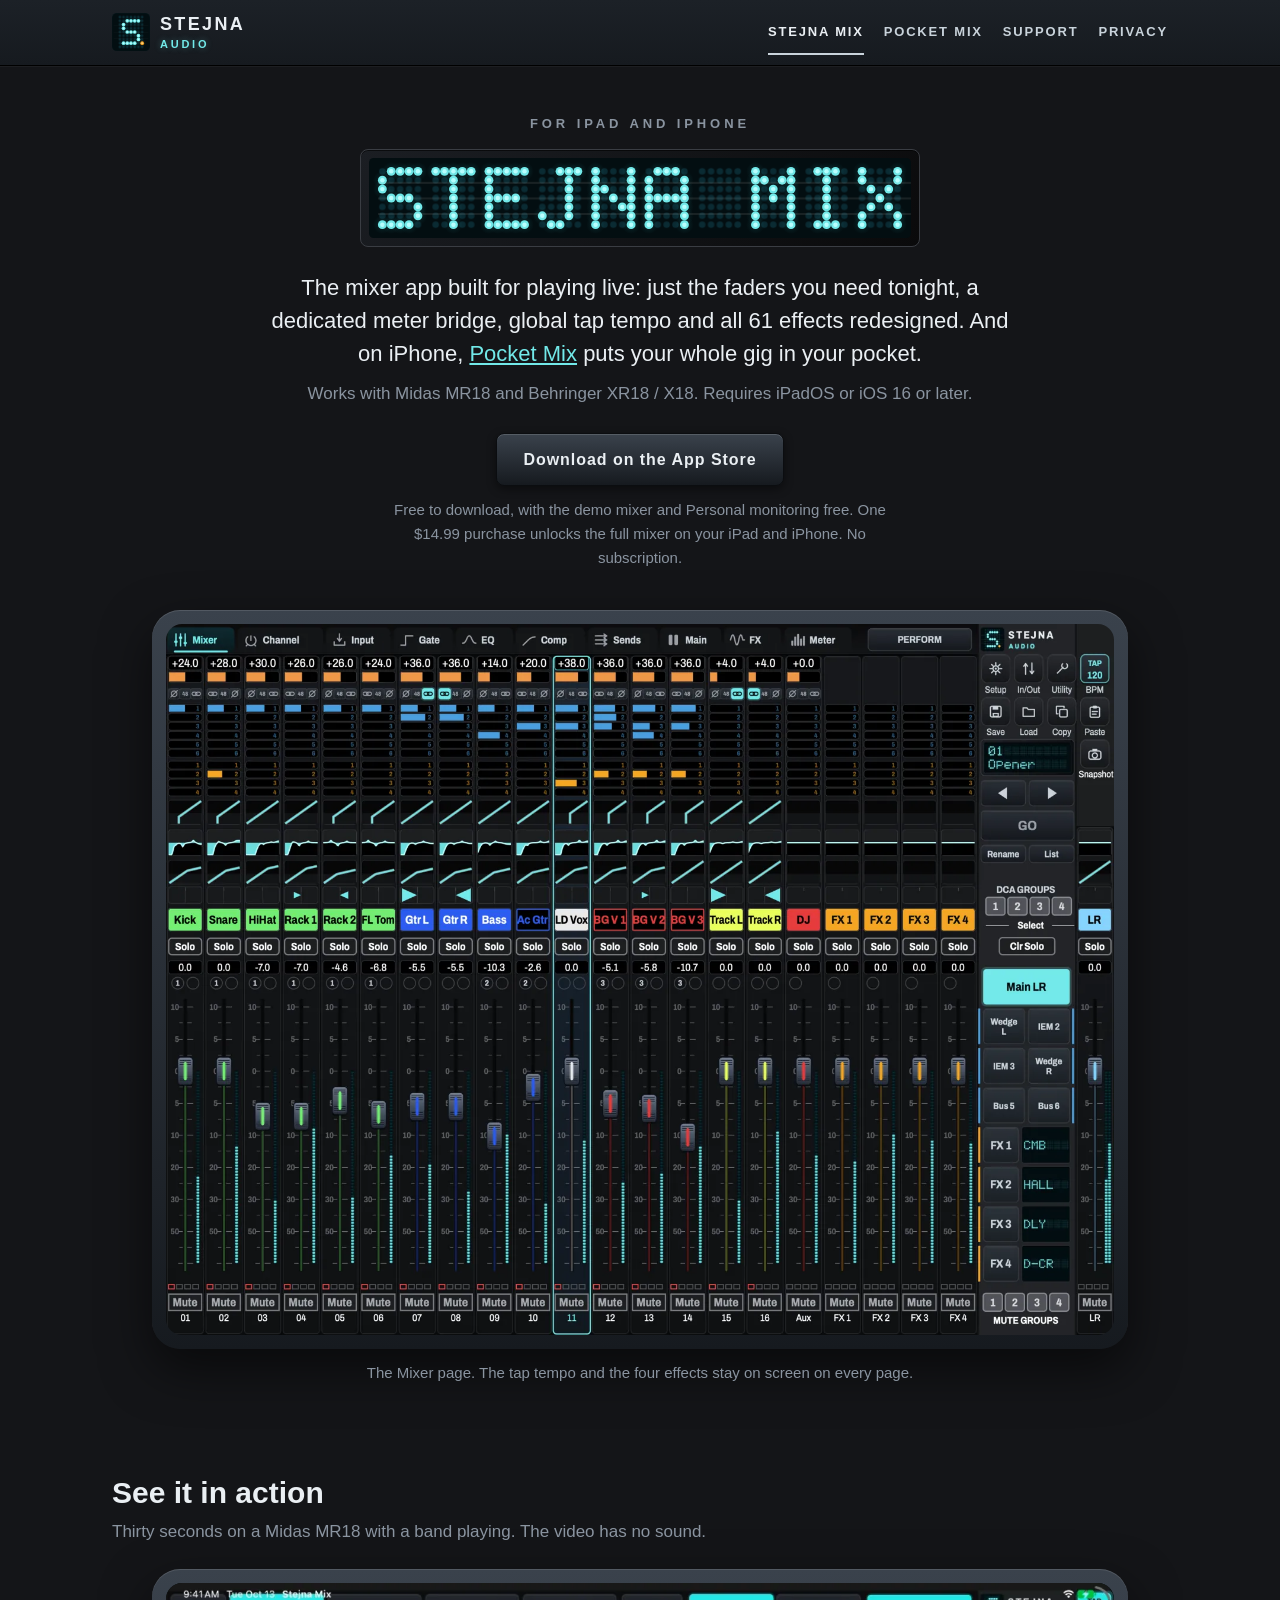
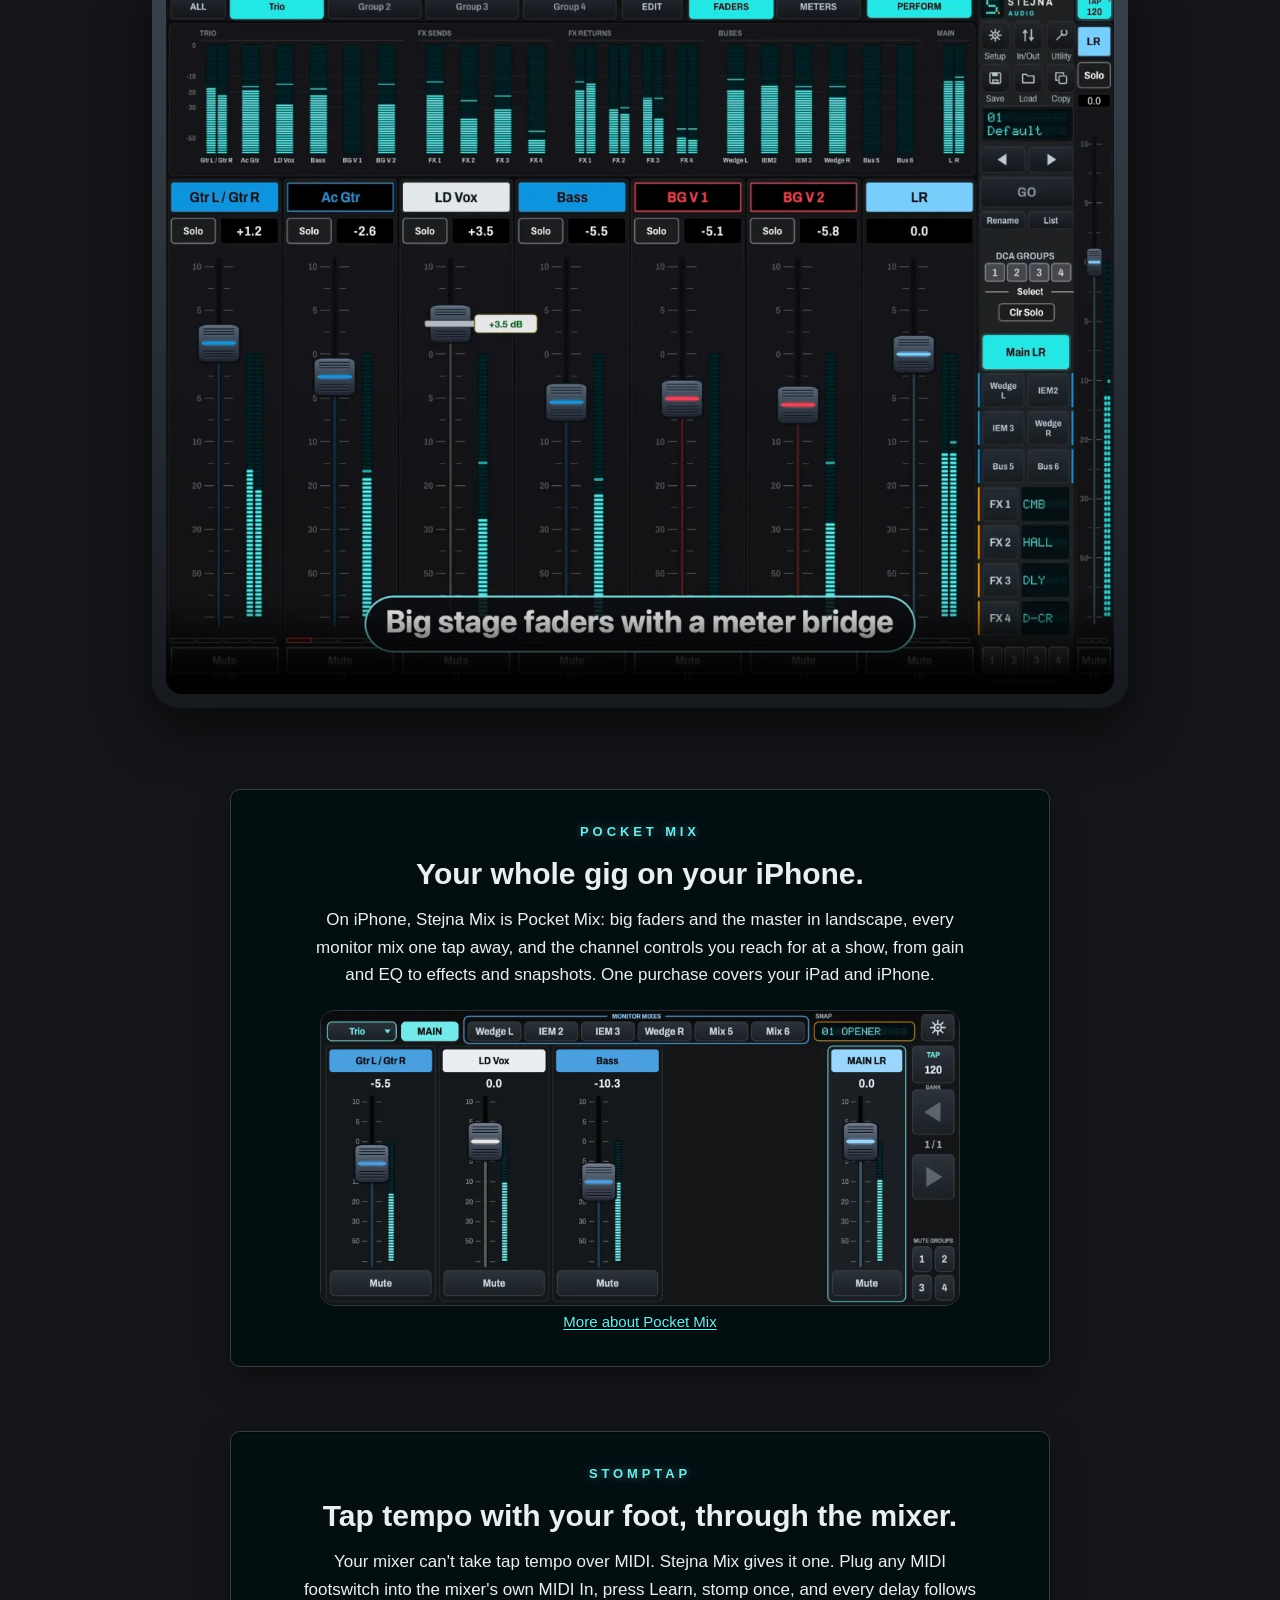
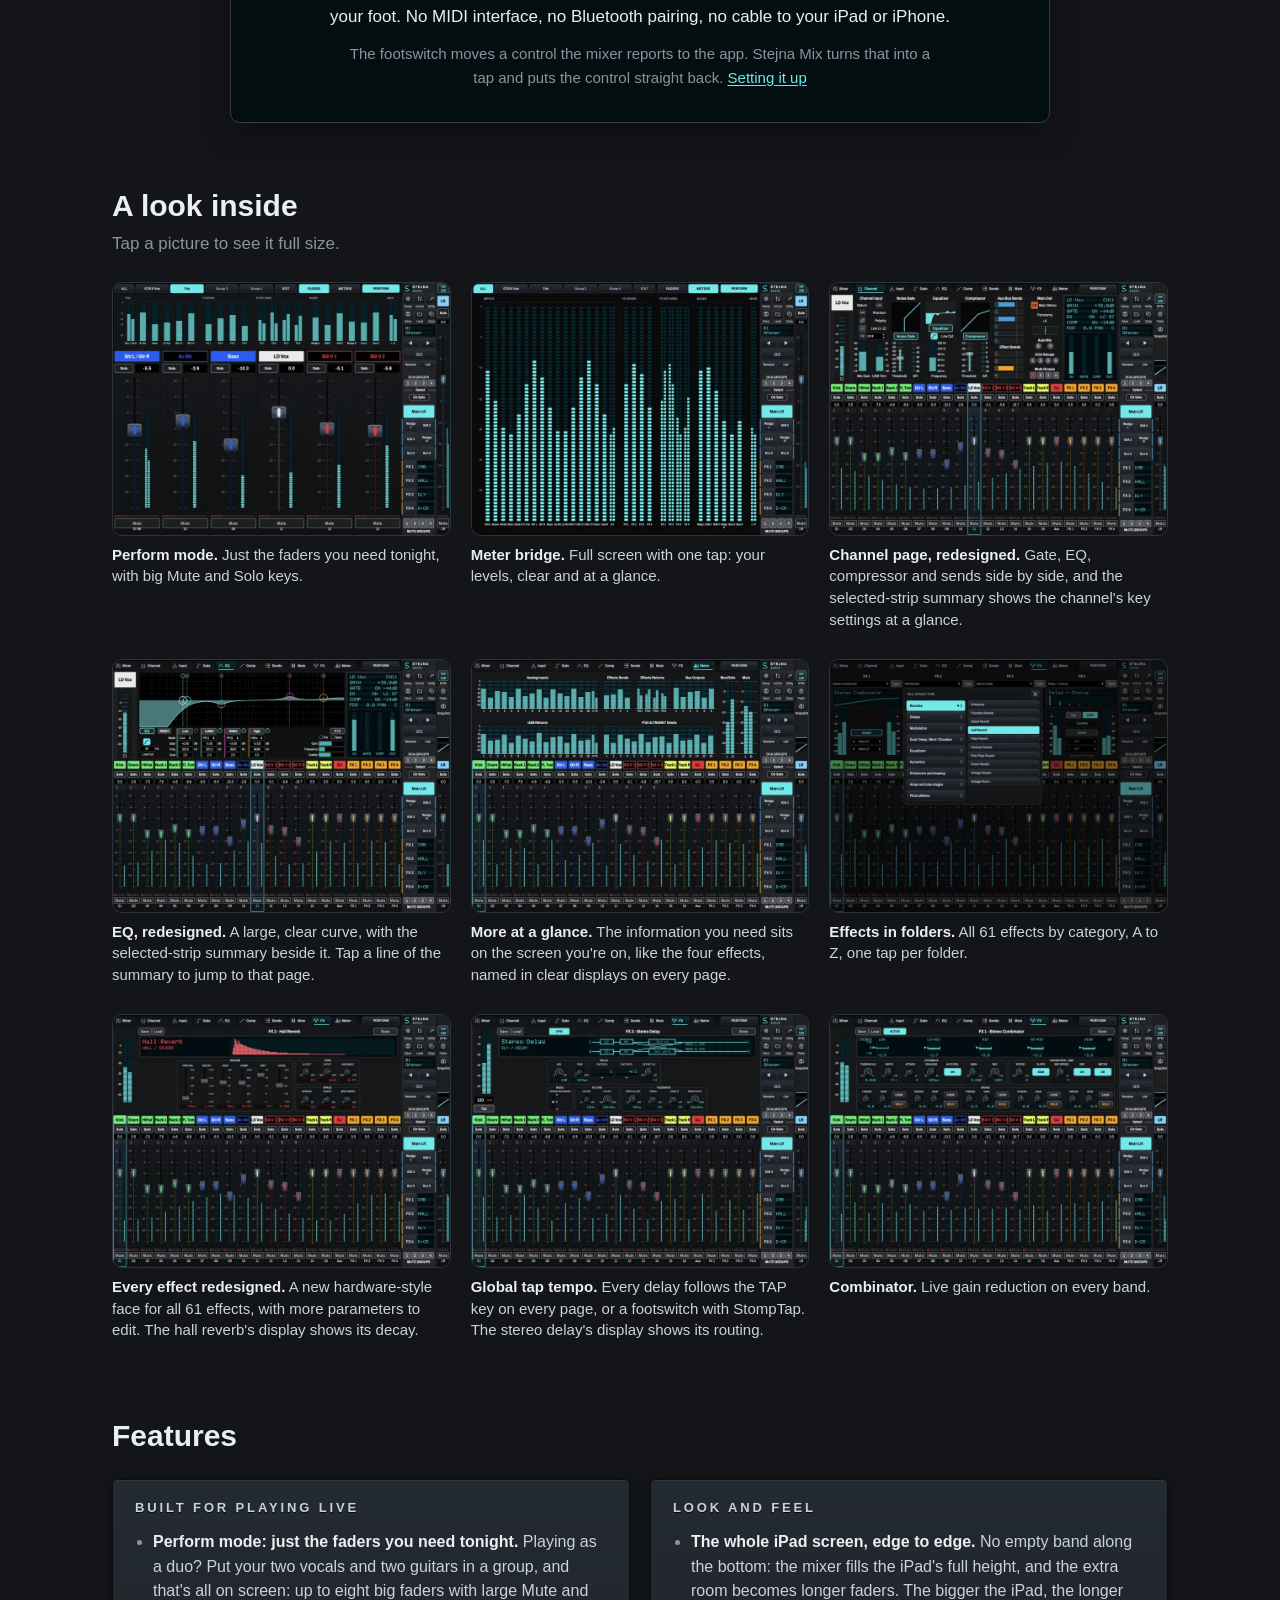
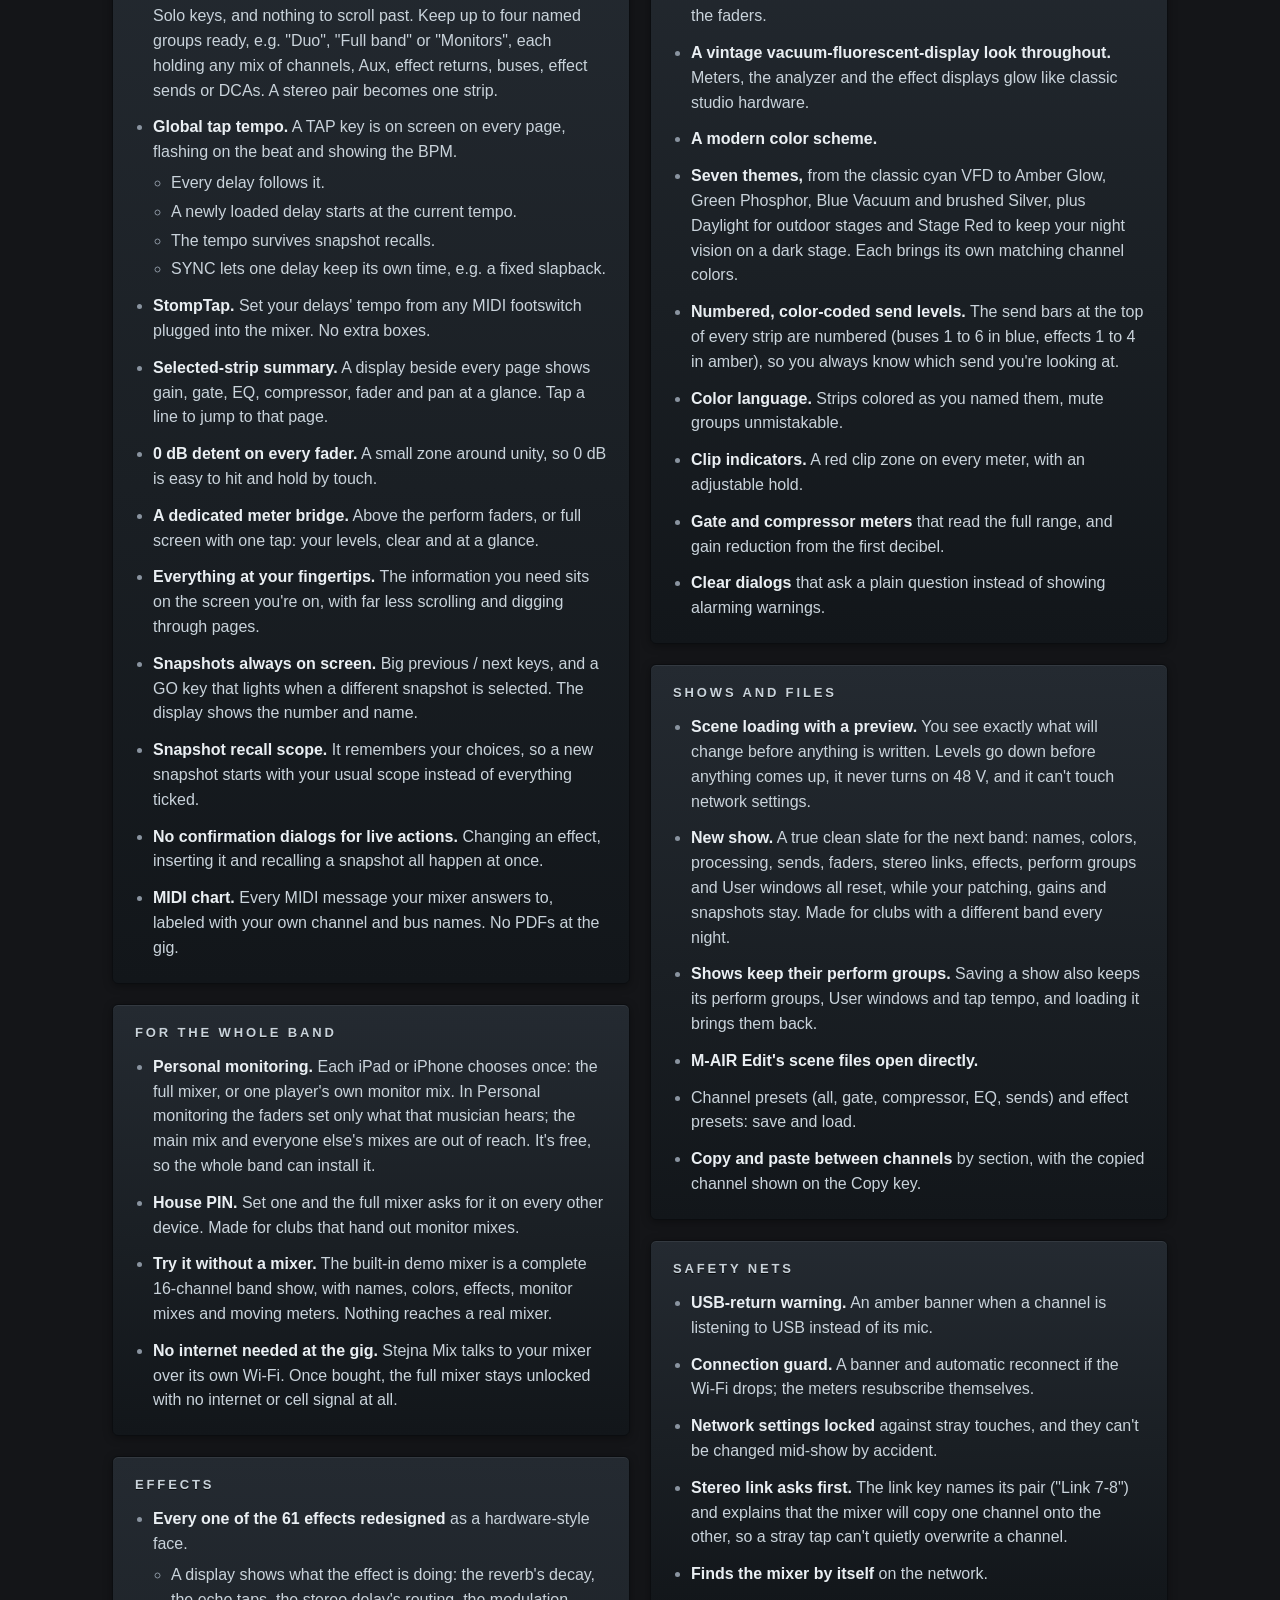
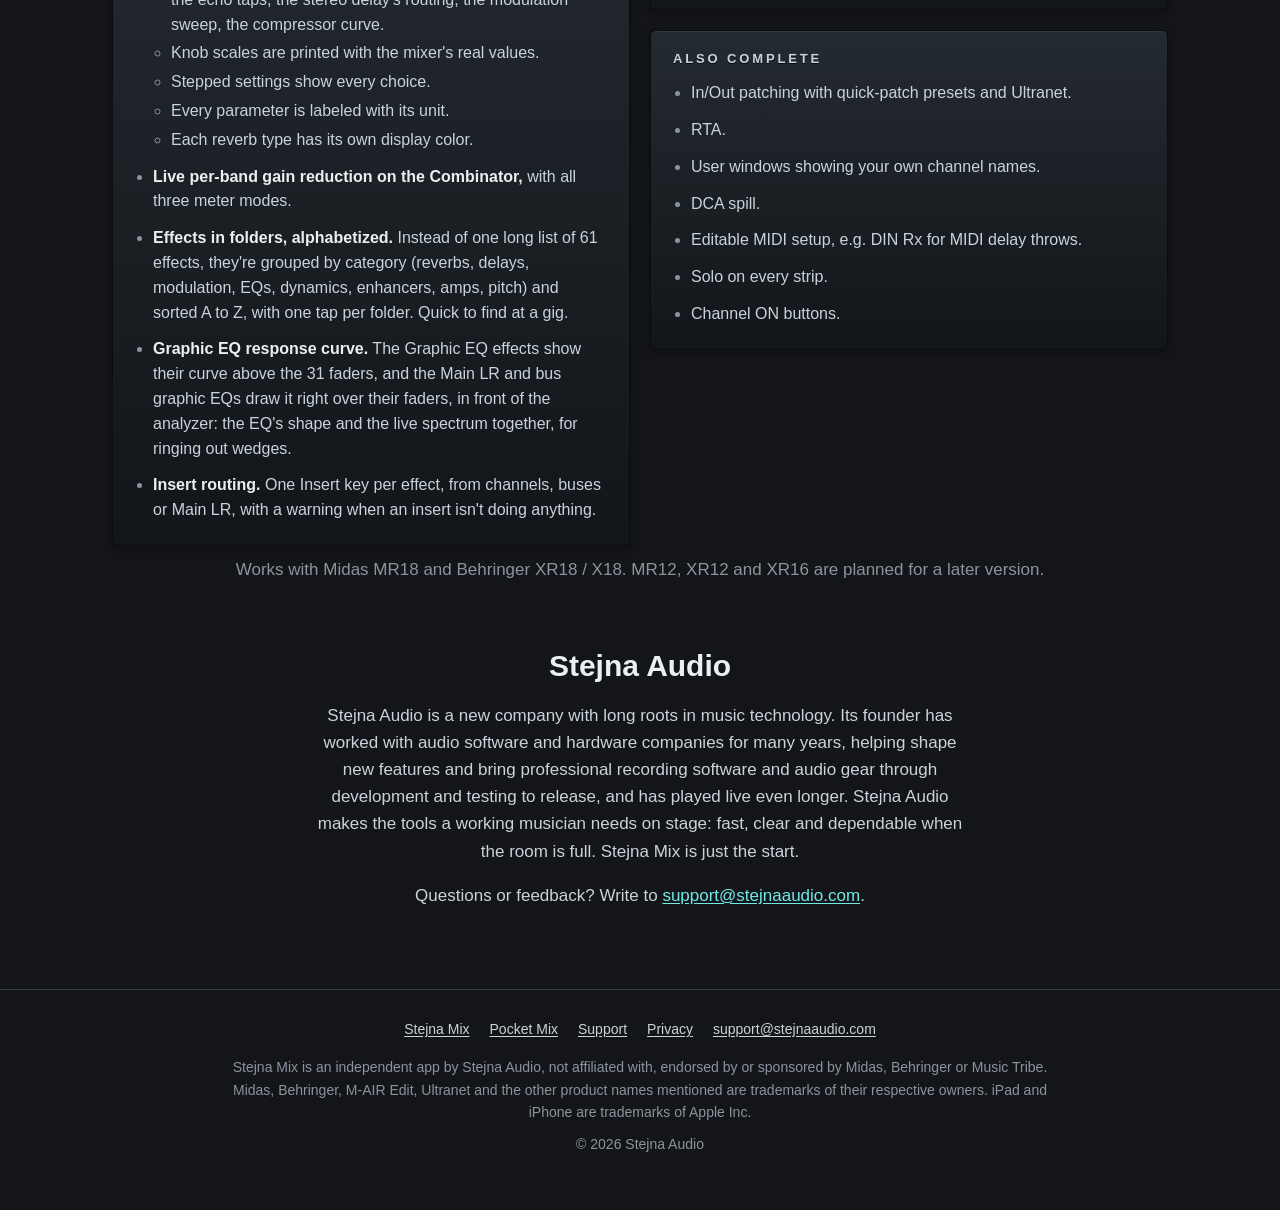
==== index.html @ 7a287438 "App Store links: Stejna Mix is id6821115687 Co-Authored-By: Claude Opus 5.5 <noreply@anthropic.com>" ====
<!doctype html>
<html lang="en">
<head>
<meta charset="utf-8">
<meta name="viewport" content="width=device-width, initial-scale=1">
<title>Stejna Mix for iPad and iPhone · Stejna Audio</title>
<meta name="description" content="Stejna Mix is a mixer app for iPad and iPhone, made for playing live: control a Midas MR18 or Behringer XR18 / X18 over Wi-Fi, with just the faders you need tonight, a dedicated meter bridge, global tap tempo, all 61 effects redesigned, and Pocket Mix on iPhone.">
<link rel="canonical" href="https://stejnaaudio.com/">
<meta name="theme-color" content="#141518">
<link rel="icon" href="/img/emblem.svg" type="image/svg+xml">
<link rel="apple-touch-icon" href="/img/apple-touch-icon.png">
<meta property="og:type" content="website">
<meta property="og:site_name" content="Stejna Audio">
<meta property="og:title" content="Stejna Mix for iPad and iPhone">
<meta property="og:description" content="The mixer app built for playing live, on iPad and iPhone. Works with Midas MR18 and Behringer XR18 / X18.">
<meta property="og:url" content="https://stejnaaudio.com/">
<meta property="og:image" content="https://stejnaaudio.com/img/og.jpg">
<meta name="twitter:card" content="summary_large_image">
<link rel="stylesheet" href="/style.css">
</head>
<body>
<a class="skip" href="#main">Skip to content</a>
<header class="site-head">
  <div class="wrap">
    <a class="masthead" href="/" aria-label="Stejna Audio home"><img src="/img/emblem.svg" alt="" width="38" height="38"><span><span class="top">STEJNA</span><span class="sub">AUDIO</span></span></a>
    <nav aria-label="Site">
      <ul>
        <li><a href="/" aria-current="page">Stejna Mix</a></li>
        <li><a href="/pocket-mix/">Pocket Mix</a></li>
        <li><a href="/support/">Support</a></li>
        <li><a href="/privacy/">Privacy</a></li>
      </ul>
    </nav>
  </div>
</header>

<main id="main">
  <section class="hero wrap">
    <p class="kicker">For iPad and iPhone</p>
    <h1 class="vfd-well"><img src="/img/vfd-title.svg" alt="Stejna Mix" width="610" height="90"></h1>
    <p class="lede">The mixer app built for playing live: just the faders you need tonight, a dedicated meter bridge, global tap tempo and all 61 effects redesigned. And on iPhone, <a href="/pocket-mix/">Pocket Mix</a> puts your whole gig in your pocket.</p>
    <p class="compat">Works with Midas MR18 and Behringer XR18&nbsp;/&nbsp;X18. Requires iPadOS or iOS&nbsp;16 or later.</p>
    <p class="get"><a class="key" href="https://apps.apple.com/app/id6821115687">Download on the App Store</a></p>
    <p class="price">Free to download, with the demo mixer and Personal monitoring free. One $14.99 purchase unlocks the full mixer on your iPad and iPhone. No subscription.</p>
    <figure>
      <div class="device">
        <img src="/img/shots/01_mixer-1600.webp" srcset="/img/shots/01_mixer-800.webp 800w, /img/shots/01_mixer-1600.webp 1600w" sizes="(min-width: 1104px) 1040px, 94vw" width="1600" height="1200" alt="The Stejna Mix mixer page on iPad: sixteen channel strips with faders, sends and meters, and snapshot and tap-tempo controls at the right." fetchpriority="high">
      </div>
      <figcaption>The Mixer page. The tap tempo and the four effects stay on screen on every page.</figcaption>
    </figure>
  </section>

  <section class="section wrap video" aria-labelledby="watch">
    <div class="section-head">
      <h2 id="watch">See it in action</h2>
      <p>Thirty seconds on a Midas MR18 with a band playing. The video has no sound.</p>
    </div>
    <figure>
      <div class="device">
        <video controls muted playsinline preload="none" poster="/video/stejna-mix-ipad-poster.webp" width="1280" height="960" aria-label="Stejna Mix on iPad: the house PIN, the mixer, a channel's detail panel, the effects, building a Perform group with big faders and a meter bridge, and Personal monitoring.">
          <source src="/video/stejna-mix-ipad.mp4" type="video/mp4">
        </video>
      </div>
    </figure>
  </section>

  <section class="section wrap" aria-labelledby="pocket">
    <div class="spotlight with-shot">
      <p class="kicker">Pocket Mix</p>
      <h2 id="pocket">Your whole gig on your iPhone.</h2>
      <p>On iPhone, Stejna Mix is Pocket Mix: big faders and the master in landscape, every monitor mix one tap away, and the channel controls you reach for at a show, from gain and EQ to effects and snapshots. One purchase covers your iPad and iPhone.</p>
      <img src="/img/phone/01_trio-1800.webp" srcset="/img/phone/01_trio-900.webp 900w, /img/phone/01_trio-1800.webp 1800w" sizes="(min-width: 760px) 640px, 90vw" width="1800" height="829" loading="lazy" alt="Pocket Mix on iPhone: three faders for a trio, the master and the mute groups.">
      <p class="how"><a href="/pocket-mix/">More about Pocket Mix</a></p>
    </div>
  </section>

  <section class="section wrap" aria-labelledby="stomptap">
    <div class="spotlight">
      <p class="kicker">StompTap</p>
      <h2 id="stomptap">Tap tempo with your foot, through the mixer.</h2>
      <p>Your mixer can't take tap tempo over MIDI. Stejna Mix gives it one. Plug any MIDI footswitch into the mixer's own MIDI In, press Learn, stomp once, and every delay follows your foot. No MIDI interface, no Bluetooth pairing, no cable to your iPad or iPhone.</p>
      <p class="how">The footswitch moves a control the mixer reports to the app. Stejna Mix turns that into a tap and puts the control straight back. <a href="/support/#stomptap">Setting it up</a></p>
    </div>
  </section>

  <section class="section wrap" aria-labelledby="look">
    <div class="section-head">
      <h2 id="look">A look inside</h2>
      <p>Tap a picture to see it full size.</p>
    </div>
    <ul class="shots">
      <li><figure><a href="/img/shots/02_perform-1600.webp"><img src="/img/shots/02_perform-800.webp" width="800" height="600" loading="lazy" alt="Perform mode: six big faders for a trio, with large Mute and Solo keys."></a>
        <figcaption><strong>Perform mode.</strong> Just the faders you need tonight, with big Mute and Solo keys.</figcaption></figure></li>
      <li><figure><a href="/img/shots/03_perform_meters-1600.webp"><img src="/img/shots/03_perform_meters-800.webp" width="800" height="600" loading="lazy" alt="The meter bridge full screen: every input, effect, bus and main level."></a>
        <figcaption><strong>Meter bridge.</strong> Full screen with one tap: your levels, clear and at a glance.</figcaption></figure></li>
      <li><figure><a href="/img/shots/08_channel-1600.webp"><img src="/img/shots/08_channel-800.webp" width="800" height="600" loading="lazy" alt="The channel page: input, gate, EQ, compressor and sends for one channel."></a>
        <figcaption><strong>Channel page, redesigned.</strong> Gate, EQ, compressor and sends side by side, and the selected-strip summary shows the channel's key settings at a glance.</figcaption></figure></li>
      <li><figure><a href="/img/shots/09_eq-1600.webp"><img src="/img/shots/09_eq-800.webp" width="800" height="600" loading="lazy" alt="The EQ page: a four-band EQ curve with a low cut, and the selected-strip summary display."></a>
        <figcaption><strong>EQ, redesigned.</strong> A large, clear curve, with the selected-strip summary beside it. Tap a line of the summary to jump to that page.</figcaption></figure></li>
      <li><figure><a href="/img/shots/10_meters-1600.webp"><img src="/img/shots/10_meters-800.webp" width="800" height="600" loading="lazy" alt="The meters page, with every level at once, and the four effects named in clear displays at the right."></a>
        <figcaption><strong>More at a glance.</strong> The information you need sits on the screen you're on, like the four effects, named in clear displays on every page.</figcaption></figure></li>
      <li><figure><a href="/img/shots/07_effect_browser-1600.webp"><img src="/img/shots/07_effect_browser-800.webp" width="800" height="600" loading="lazy" alt="The effect browser: folders for reverbs, delays, modulation, EQs, dynamics, enhancers, amps and pitch."></a>
        <figcaption><strong>Effects in folders.</strong> All 61 effects by category, A to Z, one tap per folder.</figcaption></figure></li>
      <li><figure><a href="/img/shots/04_hall_reverb-1600.webp"><img src="/img/shots/04_hall_reverb-800.webp" width="800" height="600" loading="lazy" alt="The Hall Reverb effect face, with a display drawing the reverb's decay."></a>
        <figcaption><strong>Every effect redesigned.</strong> A new hardware-style face for all 61 effects, with more parameters to edit. The hall reverb's display shows its decay.</figcaption></figure></li>
      <li><figure><a href="/img/shots/05_delay-1600.webp"><img src="/img/shots/05_delay-800.webp" width="800" height="600" loading="lazy" alt="The Stereo Delay effect face, with a display showing the delay's routing."></a>
        <figcaption><strong>Global tap tempo.</strong> Every delay follows the TAP key on every page, or a footswitch with StompTap. The stereo delay's display shows its routing.</figcaption></figure></li>
      <li><figure><a href="/img/shots/06_combinator-1600.webp"><img src="/img/shots/06_combinator-800.webp" width="800" height="600" loading="lazy" alt="The Stereo Combinator effect face, with five bands and gain-reduction meters."></a>
        <figcaption><strong>Combinator.</strong> Live gain reduction on every band.</figcaption></figure></li>
    </ul>
  </section>

  <section class="section wrap" aria-labelledby="features">
    <h2 id="features">Features</h2>
    <div class="features">
      <article class="card">
        <h3>Built for playing live</h3>
        <ul>
          <li><strong>Perform mode: just the faders you need tonight.</strong> Playing as a duo? Put your two vocals and two guitars in a group, and that's all on screen: up to eight big faders with large Mute and Solo keys, and nothing to scroll past. Keep up to four named groups ready, e.g. "Duo", "Full band" or "Monitors", each holding any mix of channels, Aux, effect returns, buses, effect sends or DCAs. A stereo pair becomes one strip.</li>
          <li><strong>Global tap tempo.</strong> A TAP key is on screen on every page, flashing on the beat and showing the BPM.
            <ul>
              <li>Every delay follows it.</li>
              <li>A newly loaded delay starts at the current tempo.</li>
              <li>The tempo survives snapshot recalls.</li>
              <li>SYNC lets one delay keep its own time, e.g. a fixed slapback.</li>
            </ul>
          </li>
          <li><strong>StompTap.</strong> Set your delays' tempo from any MIDI footswitch plugged into the mixer. No extra boxes.</li>
          <li><strong>Selected-strip summary.</strong> A display beside every page shows gain, gate, EQ, compressor, fader and pan at a glance. Tap a line to jump to that page.</li>
          <li><strong>0 dB detent on every fader.</strong> A small zone around unity, so 0 dB is easy to hit and hold by touch.</li>
          <li><strong>A dedicated meter bridge.</strong> Above the perform faders, or full screen with one tap: your levels, clear and at a glance.</li>
          <li><strong>Everything at your fingertips.</strong> The information you need sits on the screen you're on, with far less scrolling and digging through pages.</li>
          <li><strong>Snapshots always on screen.</strong> Big previous / next keys, and a GO key that lights when a different snapshot is selected. The display shows the number and name.</li>
          <li><strong>Snapshot recall scope.</strong> It remembers your choices, so a new snapshot starts with your usual scope instead of everything ticked.</li>
          <li><strong>No confirmation dialogs for live actions.</strong> Changing an effect, inserting it and recalling a snapshot all happen at once.</li>
          <li><strong>MIDI chart.</strong> Every MIDI message your mixer answers to, labeled with your own channel and bus names. No PDFs at the gig.</li>
        </ul>
      </article>

      <article class="card">
        <h3>For the whole band</h3>
        <ul>
          <li><strong>Personal monitoring.</strong> Each iPad or iPhone chooses once: the full mixer, or one player's own monitor mix. In Personal monitoring the faders set only what that musician hears; the main mix and everyone else's mixes are out of reach. It's free, so the whole band can install it.</li>
          <li><strong>House PIN.</strong> Set one and the full mixer asks for it on every other device. Made for clubs that hand out monitor mixes.</li>
          <li><strong>Try it without a mixer.</strong> The built-in demo mixer is a complete 16-channel band show, with names, colors, effects, monitor mixes and moving meters. Nothing reaches a real mixer.</li>
          <li><strong>No internet needed at the gig.</strong> Stejna Mix talks to your mixer over its own Wi-Fi. Once bought, the full mixer stays unlocked with no internet or cell signal at all.</li>
        </ul>
      </article>

      <article class="card">
        <h3>Effects</h3>
        <ul>
          <li><strong>Every one of the 61 effects redesigned</strong> as a hardware-style face.
            <ul>
              <li>A display shows what the effect is doing: the reverb's decay, the echo taps, the stereo delay's routing, the modulation sweep, the compressor curve.</li>
              <li>Knob scales are printed with the mixer's real values.</li>
              <li>Stepped settings show every choice.</li>
              <li>Every parameter is labeled with its unit.</li>
              <li>Each reverb type has its own display color.</li>
            </ul>
          </li>
          <li><strong>Live per-band gain reduction on the Combinator,</strong> with all three meter modes.</li>
          <li><strong>Effects in folders, alphabetized.</strong> Instead of one long list of 61 effects, they're grouped by category (reverbs, delays, modulation, EQs, dynamics, enhancers, amps, pitch) and sorted A to Z, with one tap per folder. Quick to find at a gig.</li>
          <li><strong>Graphic EQ response curve.</strong> The Graphic EQ effects show their curve above the 31 faders, and the Main LR and bus graphic EQs draw it right over their faders, in front of the analyzer: the EQ's shape and the live spectrum together, for ringing out wedges.</li>
          <li><strong>Insert routing.</strong> One Insert key per effect, from channels, buses or Main LR, with a warning when an insert isn't doing anything.</li>
        </ul>
      </article>

      <article class="card">
        <h3>Look and feel</h3>
        <ul>
          <li><strong>The whole iPad screen, edge to edge.</strong> No empty band along the bottom: the mixer fills the iPad's full height, and the extra room becomes longer faders. The bigger the iPad, the longer the faders.</li>
          <li><strong>A vintage vacuum-fluorescent-display look throughout.</strong> Meters, the analyzer and the effect displays glow like classic studio hardware.</li>
          <li><strong>A modern color scheme.</strong></li>
          <li><strong>Seven themes,</strong> from the classic cyan VFD to Amber Glow, Green Phosphor, Blue Vacuum and brushed Silver, plus Daylight for outdoor stages and Stage Red to keep your night vision on a dark stage. Each brings its own matching channel colors.</li>
          <li><strong>Numbered, color-coded send levels.</strong> The send bars at the top of every strip are numbered (buses 1 to 6 in blue, effects 1 to 4 in amber), so you always know which send you're looking at.</li>
          <li><strong>Color language.</strong> Strips colored as you named them, mute groups unmistakable.</li>
          <li><strong>Clip indicators.</strong> A red clip zone on every meter, with an adjustable hold.</li>
          <li><strong>Gate and compressor meters</strong> that read the full range, and gain reduction from the first decibel.</li>
          <li><strong>Clear dialogs</strong> that ask a plain question instead of showing alarming warnings.</li>
        </ul>
      </article>

      <article class="card">
        <h3>Shows and files</h3>
        <ul>
          <li><strong>Scene loading with a preview.</strong> You see exactly what will change before anything is written. Levels go down before anything comes up, it never turns on 48 V, and it can't touch network settings.</li>
          <li><strong>New show.</strong> A true clean slate for the next band: names, colors, processing, sends, faders, stereo links, effects, perform groups and User windows all reset, while your patching, gains and snapshots stay. Made for clubs with a different band every night.</li>
          <li><strong>Shows keep their perform groups.</strong> Saving a show also keeps its perform groups, User windows and tap tempo, and loading it brings them back.</li>
          <li><strong>M-AIR Edit's scene files open directly.</strong></li>
          <li>Channel presets (all, gate, compressor, EQ, sends) and effect presets: save and load.</li>
          <li><strong>Copy and paste between channels</strong> by section, with the copied channel shown on the Copy key.</li>
        </ul>
      </article>

      <article class="card">
        <h3>Safety nets</h3>
        <ul>
          <li><strong>USB-return warning.</strong> An amber banner when a channel is listening to USB instead of its mic.</li>
          <li><strong>Connection guard.</strong> A banner and automatic reconnect if the Wi-Fi drops; the meters resubscribe themselves.</li>
          <li><strong>Network settings locked</strong> against stray touches, and they can't be changed mid-show by accident.</li>
          <li><strong>Stereo link asks first.</strong> The link key names its pair ("Link 7-8") and explains that the mixer will copy one channel onto the other, so a stray tap can't quietly overwrite a channel.</li>
          <li><strong>Finds the mixer by itself</strong> on the network.</li>
        </ul>
      </article>

      <article class="card">
        <h3>Also complete</h3>
        <ul>
          <li>In/Out patching with quick-patch presets and Ultranet.</li>
          <li>RTA.</li>
          <li>User windows showing your own channel names.</li>
          <li>DCA spill.</li>
          <li>Editable MIDI setup, e.g. DIN Rx for MIDI delay throws.</li>
          <li>Solo on every strip.</li>
          <li>Channel ON buttons.</li>
        </ul>
      </article>
    </div>
    <p class="compat">Works with Midas MR18 and Behringer XR18&nbsp;/&nbsp;X18. MR12, XR12 and XR16 are planned for a later version.</p>
  </section>

  <section class="section wrap about" aria-labelledby="about">
    <h2 id="about">Stejna Audio</h2>
    <p>Stejna Audio is a new company with long roots in music technology. Its founder has worked with audio software and hardware companies for many years, helping shape new features and bring professional recording software and audio gear through development and testing to release, and has played live even longer. Stejna Audio makes the tools a working musician needs on stage: fast, clear and dependable when the room is full. Stejna Mix is just the start.</p>
    <p>Questions or feedback? Write to <a href="mailto:support@stejnaaudio.com">support@stejnaaudio.com</a>.</p>
  </section>
</main>

<footer class="site-foot">
  <div class="wrap">
    <ul>
      <li><a href="/">Stejna Mix</a></li>
      <li><a href="/pocket-mix/">Pocket Mix</a></li>
      <li><a href="/support/">Support</a></li>
      <li><a href="/privacy/">Privacy</a></li>
      <li><a href="mailto:support@stejnaaudio.com">support@stejnaaudio.com</a></li>
    </ul>
    <p>Stejna Mix is an independent app by Stejna Audio, not affiliated with, endorsed by or sponsored by Midas, Behringer or Music Tribe. Midas, Behringer, M-AIR Edit, Ultranet and the other product names mentioned are trademarks of their respective owners. iPad and iPhone are trademarks of Apple Inc.</p>
    <p>© 2026 Stejna Audio</p>
  </div>
</footer>
</body>
</html>
---- style.css ----
/* stejnaaudio.com -- one stylesheet for every page.
   Colours are the app's (app/Source/Vfd.h, Brand.h), which cite the brand's source of truth; change them there first.
   Colour lives on the glass; the metal stays neutral. Amber appears only inside the mark (the emblem's anode, the
   wordmark's dot): what amber means elsewhere is still an open brand decision. */

:root {
  color-scheme: dark;
  --metal: #141518;                       /* the page: the editor background */
  --face-top: #242A31; --face-mid: #1A1F24; --face-bot: #12161A;   /* a module face, lit from the top */
  --bezel-top: #3A424C; --bezel-bot: #161A1F;                      /* machined metal (the emblem's bezel) */
  --glass: #030E11;                       /* never black */
  --cyan: #72E9E9;                        /* the measured phosphor */
  --core: #B9FFFF;
  --ink: #EAEFF3;                         /* white ink: headings */
  --text: #C9D3DB;                        /* silkscreen: body text */
  --dim: #8A94A0;                         /* labels */
  --rule: #3A3D43;
  --pill-off: #11151A; --pill-rim: #39434E;
  --wrap: 1120px;
  --gutter: clamp(16px, 4vw, 32px);
}

* { box-sizing: border-box; }
html { -webkit-text-size-adjust: 100%; }
body {
  margin: 0; background: var(--metal); color: var(--text);
  font: 17px/1.6 -apple-system, BlinkMacSystemFont, "Segoe UI", Helvetica, Arial, sans-serif;
}
img { max-width: 100%; height: auto; display: block; }
a { color: var(--cyan); text-underline-offset: 2px; }
a:hover { color: var(--core); }
:focus-visible { outline: 2px solid var(--cyan); outline-offset: 3px; border-radius: 2px; }
h1, h2, h3 { color: var(--ink); line-height: 1.25; }
strong { color: var(--ink); }
.wrap { max-width: var(--wrap); margin: 0 auto; padding: 0 var(--gutter); }
.skip { position: absolute; left: -9999px; }
.skip:focus { left: 16px; top: 8px; z-index: 1; background: var(--glass); padding: 8px 12px; }

/* ---- header: the masthead (the app's: emblem, STEJNA in white ink over AUDIO in cyan) and the page links */
.site-head {
  background: linear-gradient(#1C2127, #161A1F);
  border-bottom: 1px solid #000; box-shadow: 0 1px 0 rgba(255, 255, 255, .04);
}
.site-head .wrap {
  display: flex; flex-wrap: wrap; align-items: center; justify-content: space-between;
  gap: 4px 24px; min-height: 64px; padding-top: 10px; padding-bottom: 10px;
}
.masthead { display: flex; align-items: center; gap: 10px; text-decoration: none; }
.masthead img { width: 38px; height: 38px; }
.masthead span { display: flex; flex-direction: column; font-weight: 700; line-height: 1; }
.masthead .top { color: var(--ink); font-size: 18px; letter-spacing: .13em; }
.masthead .sub { color: var(--cyan); font-size: 11px; letter-spacing: .25em; margin-top: 6px; text-shadow: 0 0 6px rgba(114, 233, 233, .35); }
.site-head ul { list-style: none; display: flex; flex-wrap: wrap; gap: 0 20px; margin: 0; padding: 0; }
.site-head nav a {
  display: block; padding: 12px 0; color: var(--text); text-decoration: none;
  font-size: 13px; font-weight: 700; letter-spacing: .14em; text-transform: uppercase;
}
.site-head nav a:hover { color: var(--ink); }
.site-head nav a[aria-current="page"] { color: var(--ink); box-shadow: inset 0 -2px 0 var(--text); }

/* ---- hero */
.hero { padding-top: 48px; padding-bottom: 8px; text-align: center; }
.kicker { margin: 0; color: var(--dim); font-size: 13px; font-weight: 700; letter-spacing: .3em; text-transform: uppercase; }
.vfd-well {      /* the well a VFD sits in (Vfd.h): dark metal, a hairline rim */
  margin: 14px auto 0; max-width: 560px; padding: 8px; border-radius: 8px;
  background: linear-gradient(135deg, #1B1E23, #0A0A0B); border: 1px solid var(--rule);
  box-shadow: inset 0 1px 0 rgba(0, 0, 0, .6);
}
.vfd-well img { width: 100%; }
.lede { margin: 24px auto 0; max-width: 34em; color: var(--ink); font-size: clamp(19px, 2.4vw, 22px); line-height: 1.5; }
.compat { margin: 10px auto 0; color: var(--dim); text-align: center; }
.status { display: flex; flex-wrap: wrap; justify-content: center; gap: 10px; margin: 24px 0 0; padding: 0; list-style: none; }
.pill {          /* pills show a STATE, never an action */
  display: inline-block; padding: 7px 16px; border-radius: 999px; font-size: 13px; font-weight: 700;
  letter-spacing: .1em; text-transform: uppercase; background: var(--pill-off); border: 1px solid var(--pill-rim); color: var(--dim);
}
.pill.on { color: var(--cyan); border-color: rgba(114, 233, 233, .55); box-shadow: 0 0 10px rgba(114, 233, 233, .15); }

/* an iPad screen in a machined bezel */
.device {
  margin: 40px auto 0; max-width: 1040px; padding: clamp(6px, 1.2vw, 14px); border-radius: clamp(14px, 2.4vw, 28px);
  background: linear-gradient(var(--bezel-top), var(--bezel-bot));
  box-shadow: inset 0 1px 0 rgba(255, 255, 255, .12), 0 20px 50px rgba(0, 0, 0, .55);
}
.device img { width: 100%; border-radius: clamp(8px, 1.4vw, 16px); background: var(--glass); }
.hero figcaption { margin-top: 12px; color: var(--dim); font-size: 15px; }

/* ---- sections */
.section { padding-top: 64px; }
.section > h2, .section-head h2 { margin: 0; font-size: clamp(24px, 3vw, 30px); }
.section-head p { margin: 6px 0 0; color: var(--dim); }

/* screenshots: a swipeable row on phones, a grid from tablet width */
.shots {
  list-style: none; margin: 24px 0 0; padding: 0 0 12px;
  display: grid; gap: 16px; grid-auto-flow: column; grid-auto-columns: min(84%, 420px);
  overflow-x: auto; scroll-snap-type: x mandatory; overscroll-behavior-x: contain;
}
.shots li { scroll-snap-align: start; }
.shots figure { margin: 0; }
.shots a { display: block; border-radius: 10px; }
.shots img { width: 100%; aspect-ratio: 4 / 3; border-radius: 10px; border: 1px solid #2C333B; background: var(--glass); }
.shots figcaption { margin-top: 8px; font-size: 15px; line-height: 1.45; }
@media (min-width: 760px) {
  .shots { grid-auto-flow: row; grid-template-columns: repeat(3, 1fr); overflow: visible; gap: 28px 20px; }
}

/* features: rack-module cards in balanced columns */
.features { margin-top: 24px; columns: 2 380px; column-gap: 20px; }
.card {
  break-inside: avoid; margin: 0 0 20px; padding: 20px 22px 10px; border-radius: 6px;
  background: linear-gradient(var(--face-top), var(--face-mid) 55%, var(--face-bot));
  border: 1px solid #0B0D10; box-shadow: inset 0 1px 0 rgba(255, 255, 255, .07), 0 2px 8px rgba(0, 0, 0, .35);
}
.card h3, .silk {    /* engraved silkscreen: neutral ink, never a phosphor */
  margin: 0 0 14px; color: var(--text); font-size: 13px; font-weight: 700; letter-spacing: .22em; text-transform: uppercase;
  text-shadow: 0 1px 0 rgba(0, 0, 0, .75), 0 -1px 0 rgba(255, 255, 255, .06);
}
.card ul { margin: 0; padding-left: 18px; }
.card li { margin: 0 0 12px; font-size: 16px; line-height: 1.55; }
.card li ul { margin-top: 6px; }
.card li li { margin-bottom: 4px; }
li::marker { color: var(--dim); }

.about { max-width: 720px; text-align: center; }

/* a feature spotlight: a pane of glass, the phosphor on it */
.spotlight {
  max-width: 820px; margin: 0 auto; padding: 32px clamp(18px, 4vw, 44px); text-align: center; border-radius: 10px;
  background: var(--glass); border: 1px solid var(--rule); box-shadow: inset 0 1px 0 rgba(0, 0, 0, .6), 0 10px 30px rgba(0, 0, 0, .35);
}
.spotlight .kicker { color: var(--cyan); text-shadow: 0 0 8px rgba(114, 233, 233, .45); }
.spotlight h2 { margin: 10px 0 14px; font-size: clamp(22px, 3vw, 30px); }
.spotlight p { margin: 0 auto 12px; max-width: 40em; color: var(--ink); }
.spotlight .how { margin-bottom: 0; color: var(--dim); font-size: 15px; }

/* ---- reading pages (support, privacy) */
.prose { max-width: 720px; padding-top: 48px; }
.prose h1 { margin: 6px 0 6px; font-size: clamp(28px, 4vw, 34px); }
.prose h2 { margin: 40px 0 8px; font-size: 21px; }
.prose h3 { margin: 28px 0 6px; font-size: 18px; }
.prose p, .prose li { margin: 0 0 12px; }
.prose ul, .prose ol { padding-left: 22px; }
.date { margin: 0 0 32px; color: var(--dim); }
.summary {     /* a line on the glass */
  margin: 0 0 8px; padding: 14px 18px; border-radius: 6px; background: var(--glass);
  border: 1px solid #0F2A31; border-left: 3px solid var(--cyan);
}
.contact { margin: 16px 0 0; padding: 18px 20px; border-radius: 6px; background: linear-gradient(var(--face-top), var(--face-bot)); border: 1px solid #0B0D10; }
.contact p:last-child { margin-bottom: 0; }
.big-link { font-size: 20px; font-weight: 700; }

/* ---- footer */
.site-foot { margin-top: 80px; border-top: 1px solid var(--rule); padding: 28px 0 44px; color: var(--dim); font-size: 14px; text-align: center; }
.site-foot p { margin: 0 auto 10px; max-width: 60em; }
.site-foot ul { list-style: none; display: flex; flex-wrap: wrap; justify-content: center; gap: 4px 20px; margin: 0 0 16px; padding: 0; }
.site-foot a { color: var(--text); }
.site-foot a:hover { color: var(--ink); }

/* ---- launch (1.0): the App Store key, the price line, an iPhone in a bezel, the three-up, the phone screenshots, the video */
.get { margin: 26px 0 0; text-align: center; }
.key {           /* a raised-metal key: an ACTION (pills show state) */
  display: inline-block; padding: 13px 26px; border-radius: 8px; text-decoration: none;
  color: var(--ink); font-size: 16px; font-weight: 700; letter-spacing: .06em;
  background: linear-gradient(var(--bezel-top), var(--bezel-bot)); border: 1px solid #0B0D10;
  box-shadow: inset 0 1px 0 rgba(255, 255, 255, .14), 0 3px 10px rgba(0, 0, 0, .45);
}
.key:hover { color: var(--core); box-shadow: inset 0 1px 0 rgba(255, 255, 255, .18), 0 3px 14px rgba(114, 233, 233, .18); }
.price { margin: 12px auto 0; max-width: 34em; color: var(--dim); font-size: 15px; text-align: center; }
.device.phone { max-width: 980px; padding: clamp(6px, 1vw, 12px); border-radius: clamp(22px, 4.5vw, 52px); }
.device.phone img { border-radius: clamp(16px, 3.6vw, 42px); }
.trio { margin-top: 24px; display: grid; gap: 20px; }
@media (min-width: 860px) { .trio { grid-template-columns: repeat(3, 1fr); } }
.trio .card p { margin: 0 0 12px; font-size: 16px; line-height: 1.55; }
.phone-shots { grid-auto-columns: min(92%, 560px); }
.phone-shots img { aspect-ratio: 2868 / 1320; }
@media (min-width: 760px) { .phone-shots { grid-template-columns: repeat(2, 1fr); } }
.video .device { margin-top: 24px; }
.video video { display: block; width: 100%; height: auto; border-radius: clamp(8px, 1.4vw, 16px); background: var(--glass); }
.video figcaption { margin-top: 12px; color: var(--dim); font-size: 15px; text-align: center; }
.spotlight.with-shot img { margin: 22px auto 4px; max-width: 640px; width: 100%; border-radius: 14px; border: 1px solid #2C333B; }
.video .device.phone video { border-radius: clamp(16px, 3.6vw, 42px); }
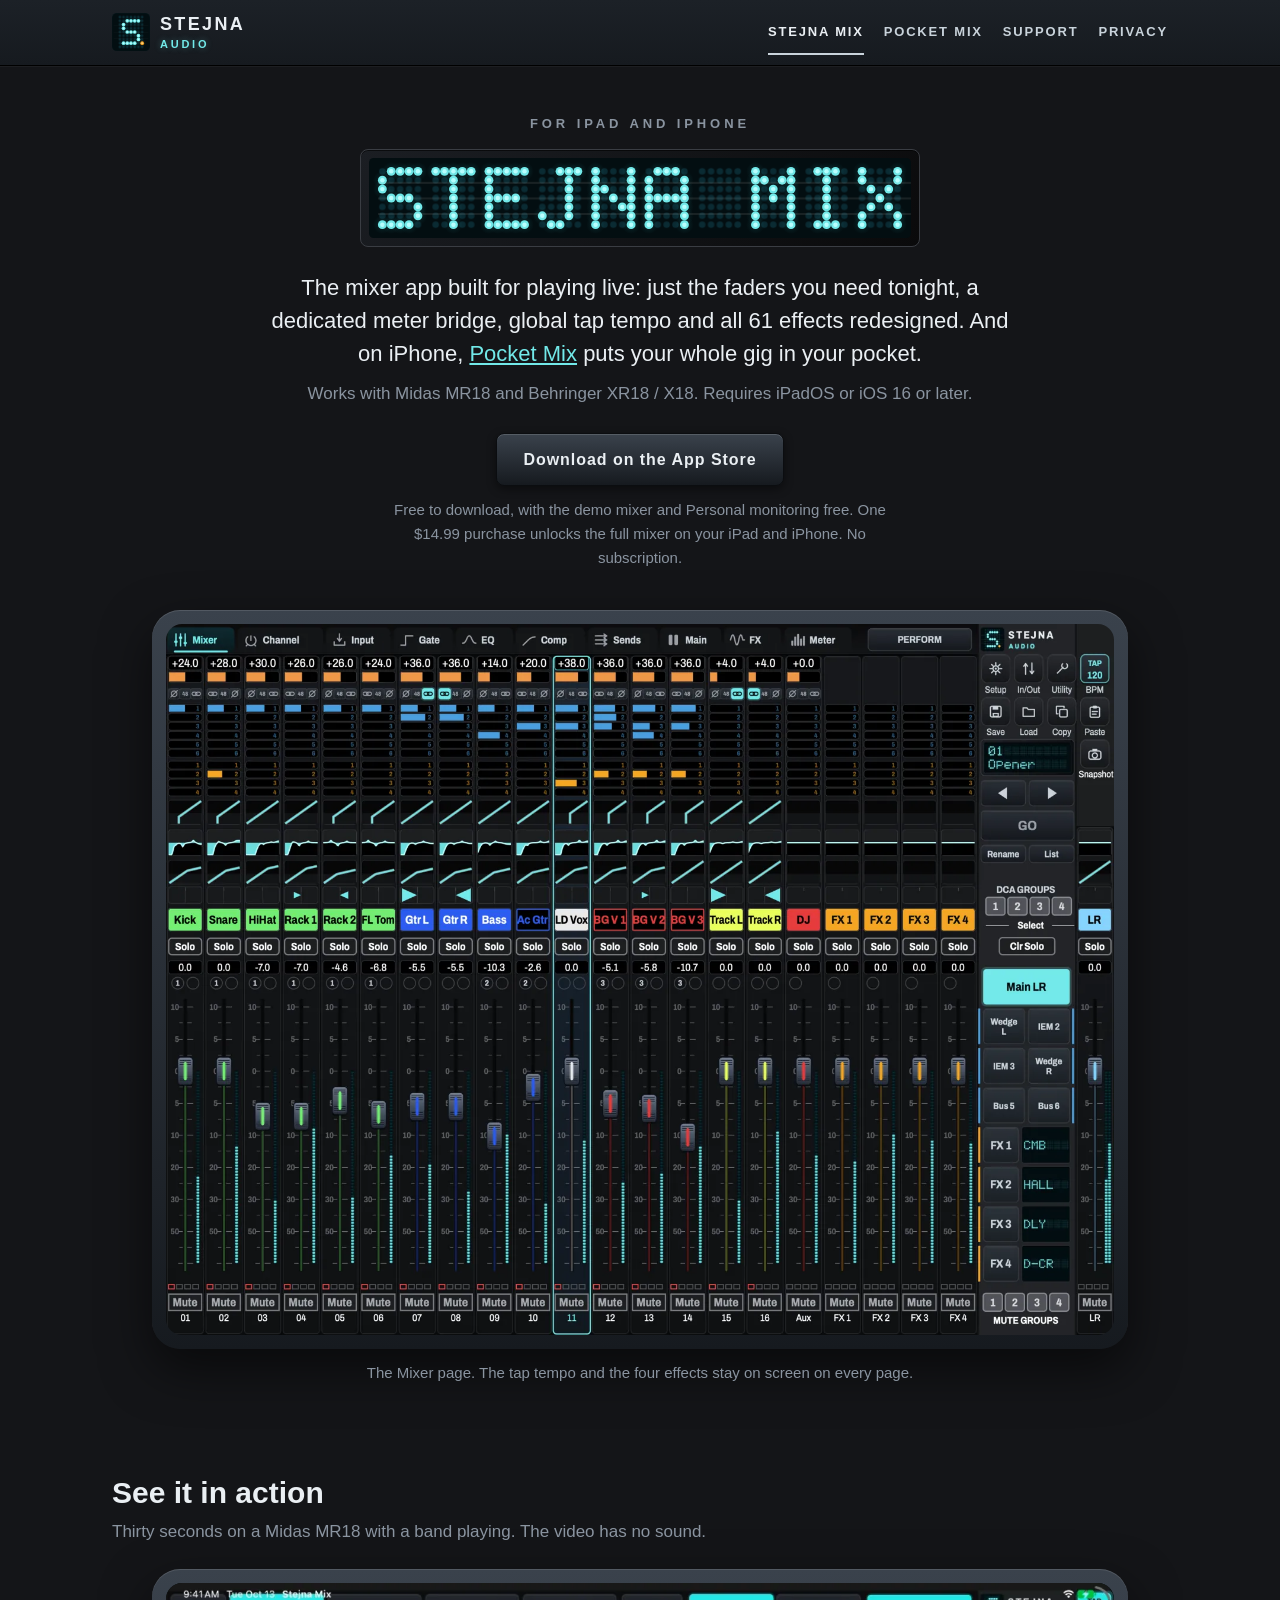
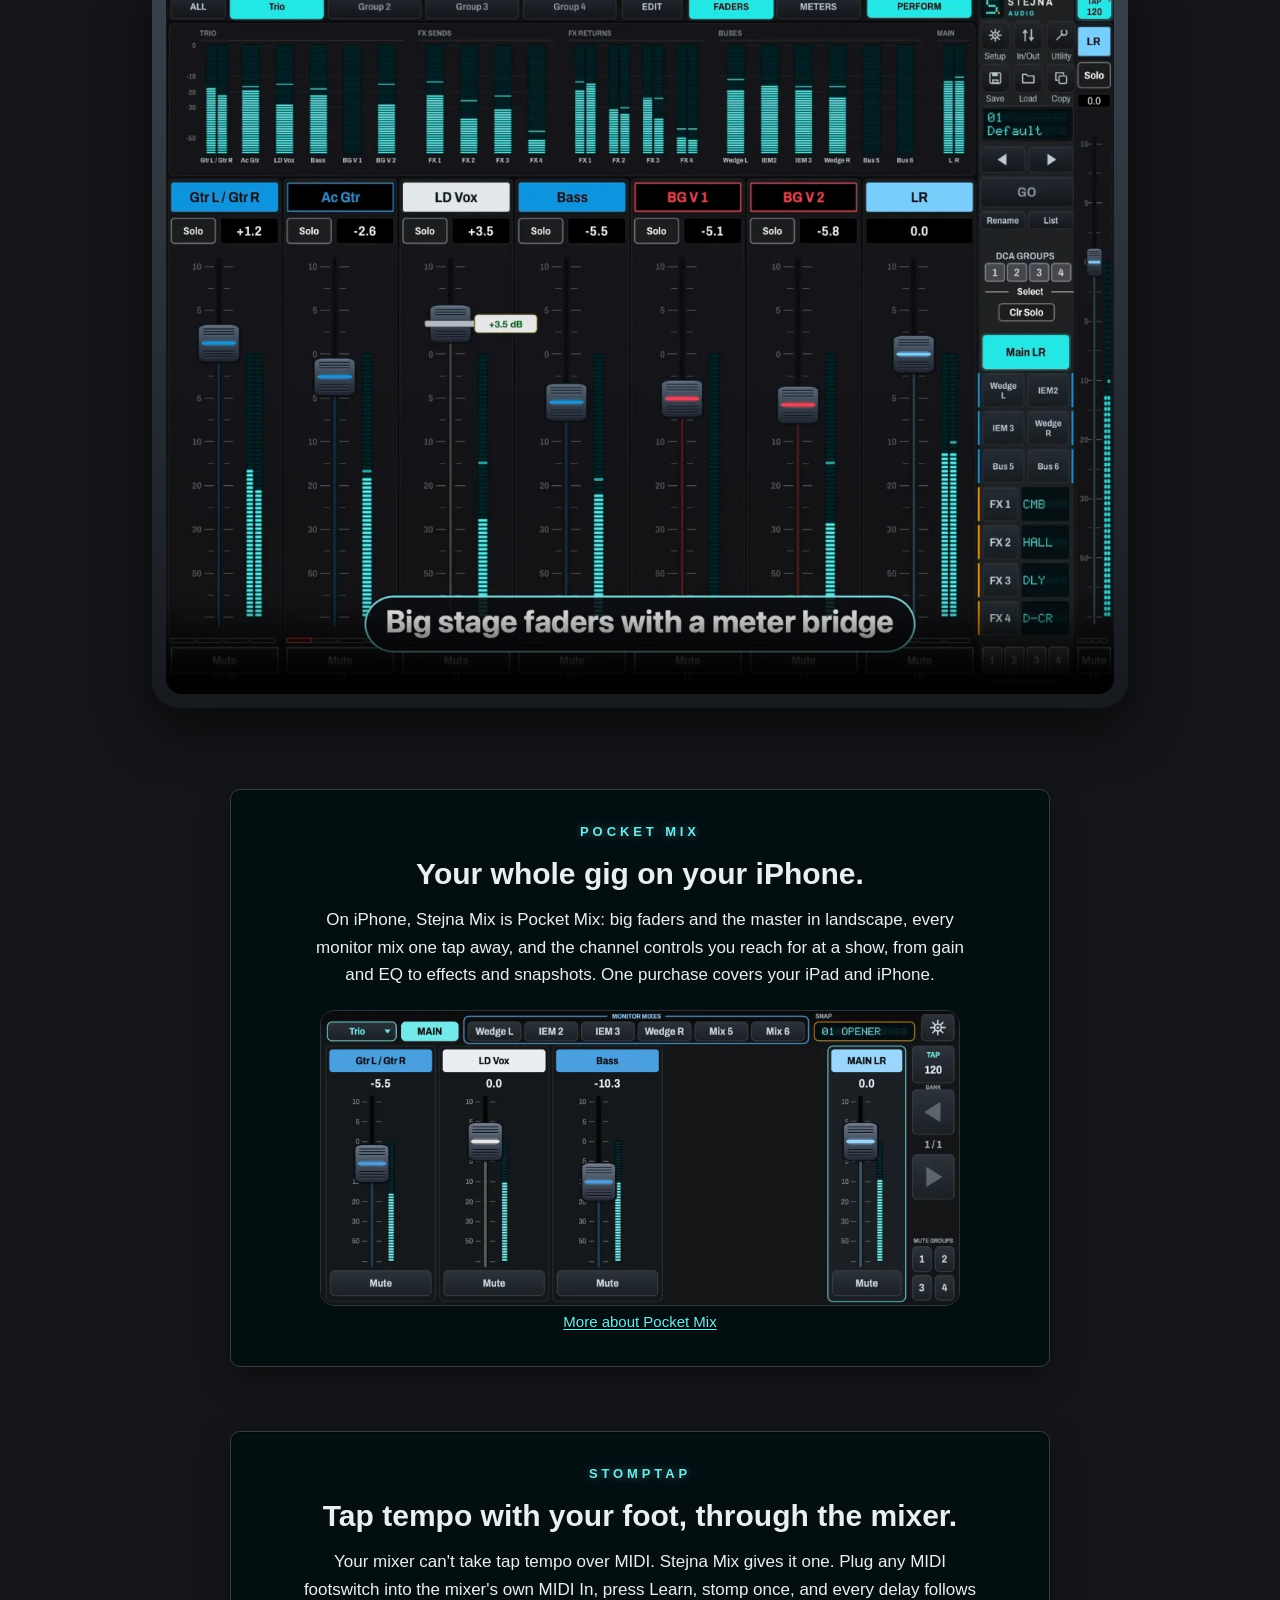
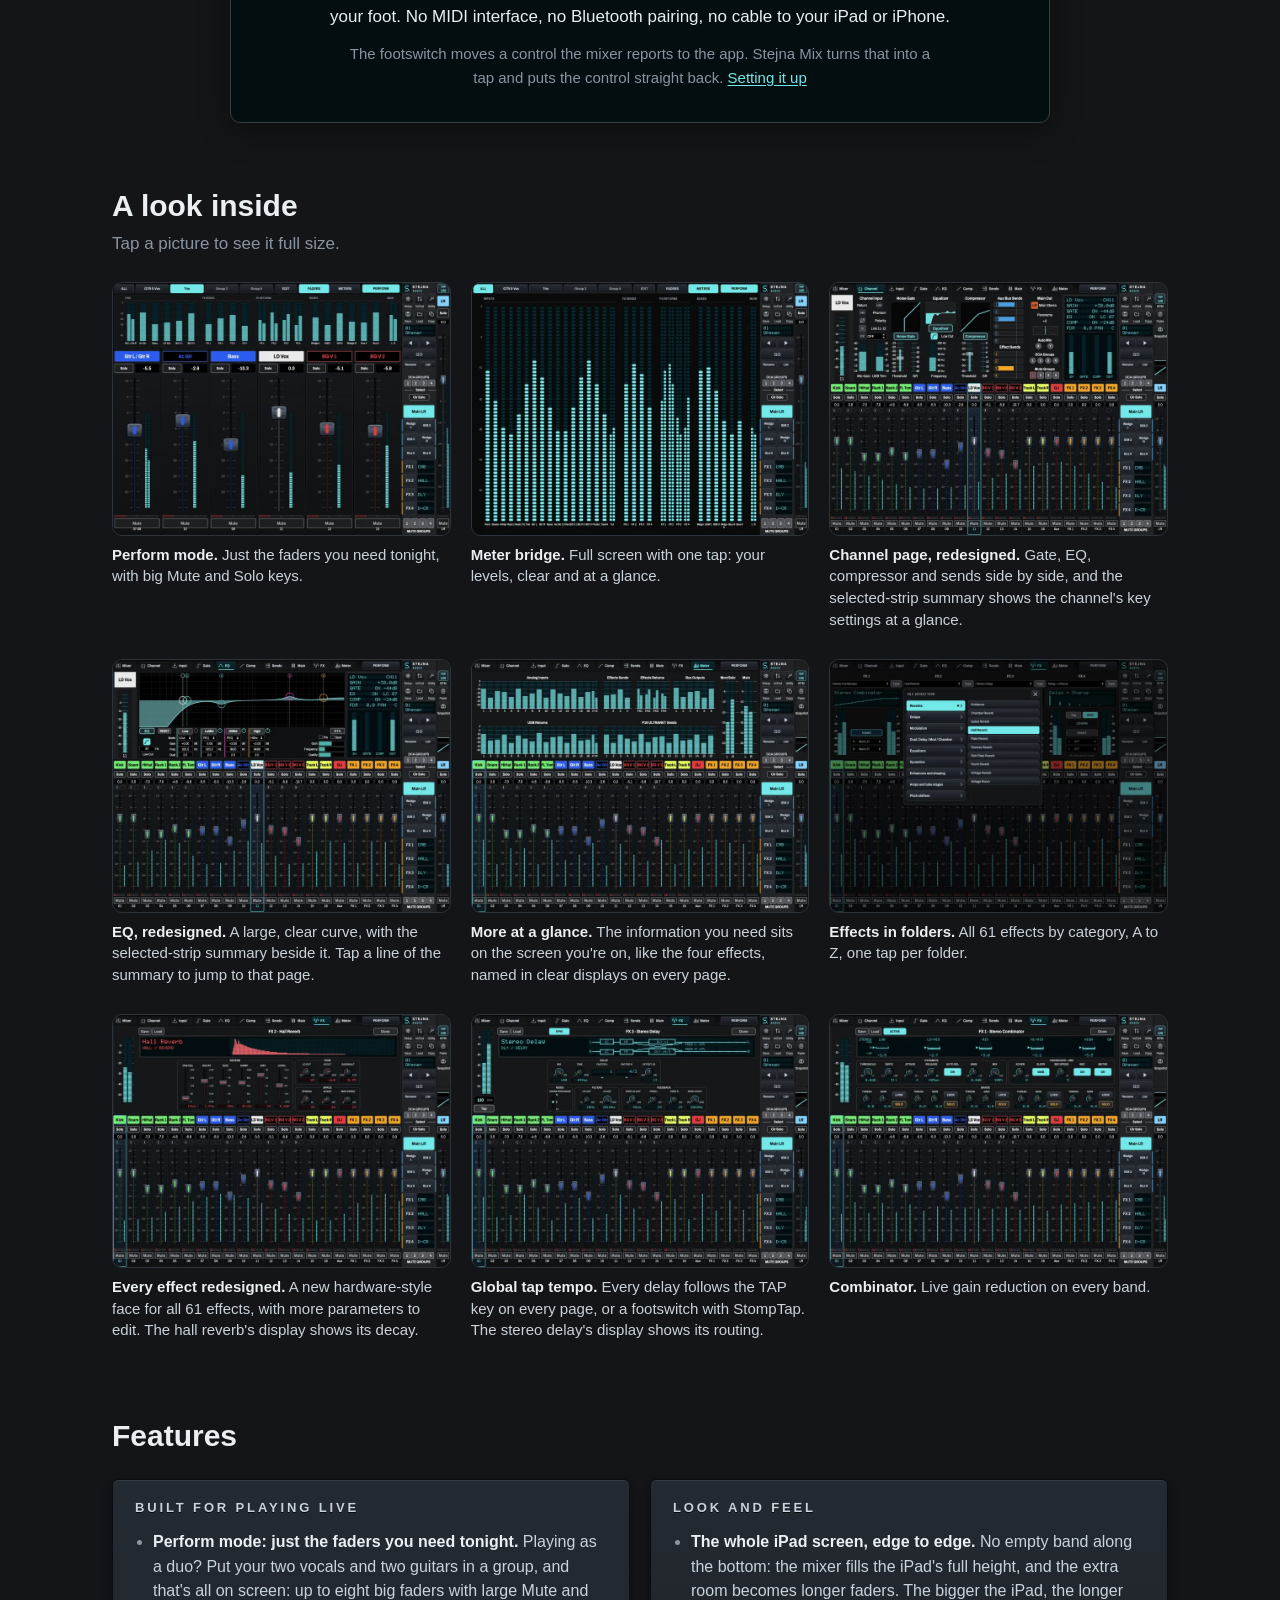
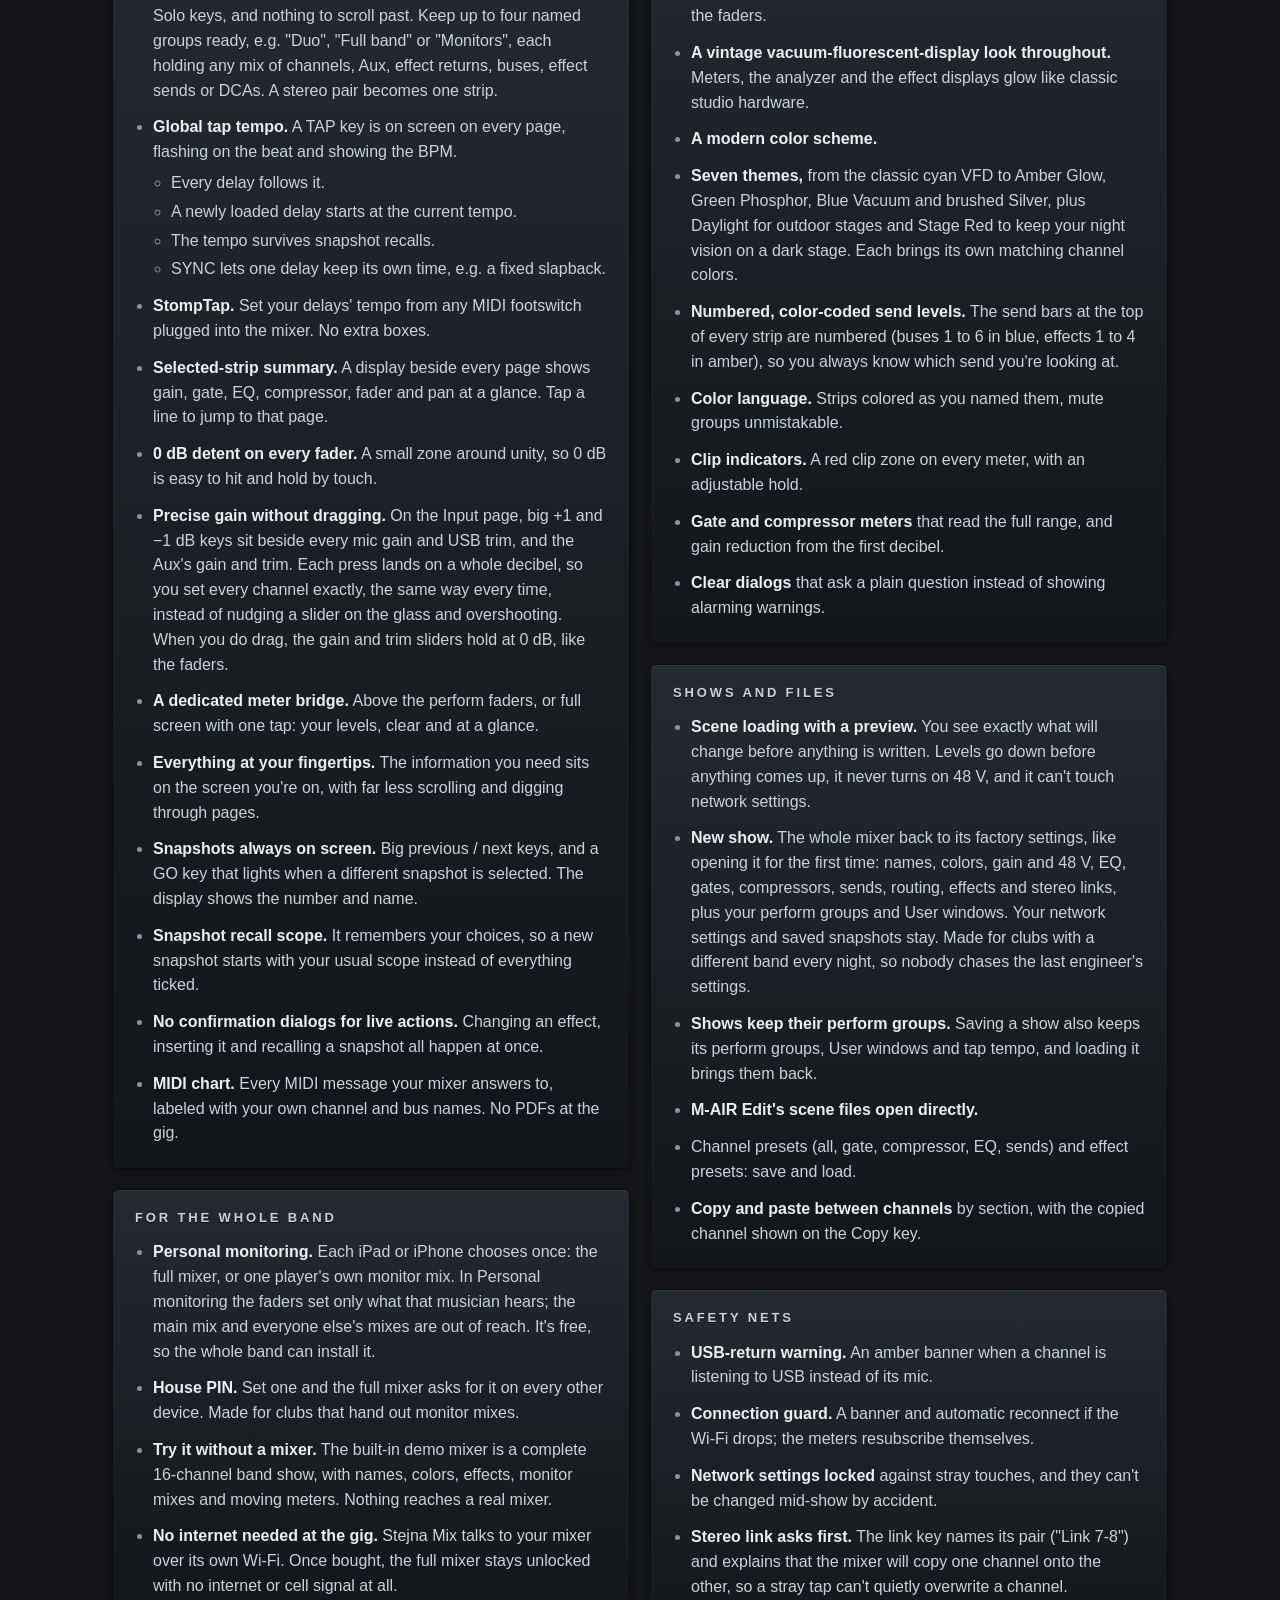
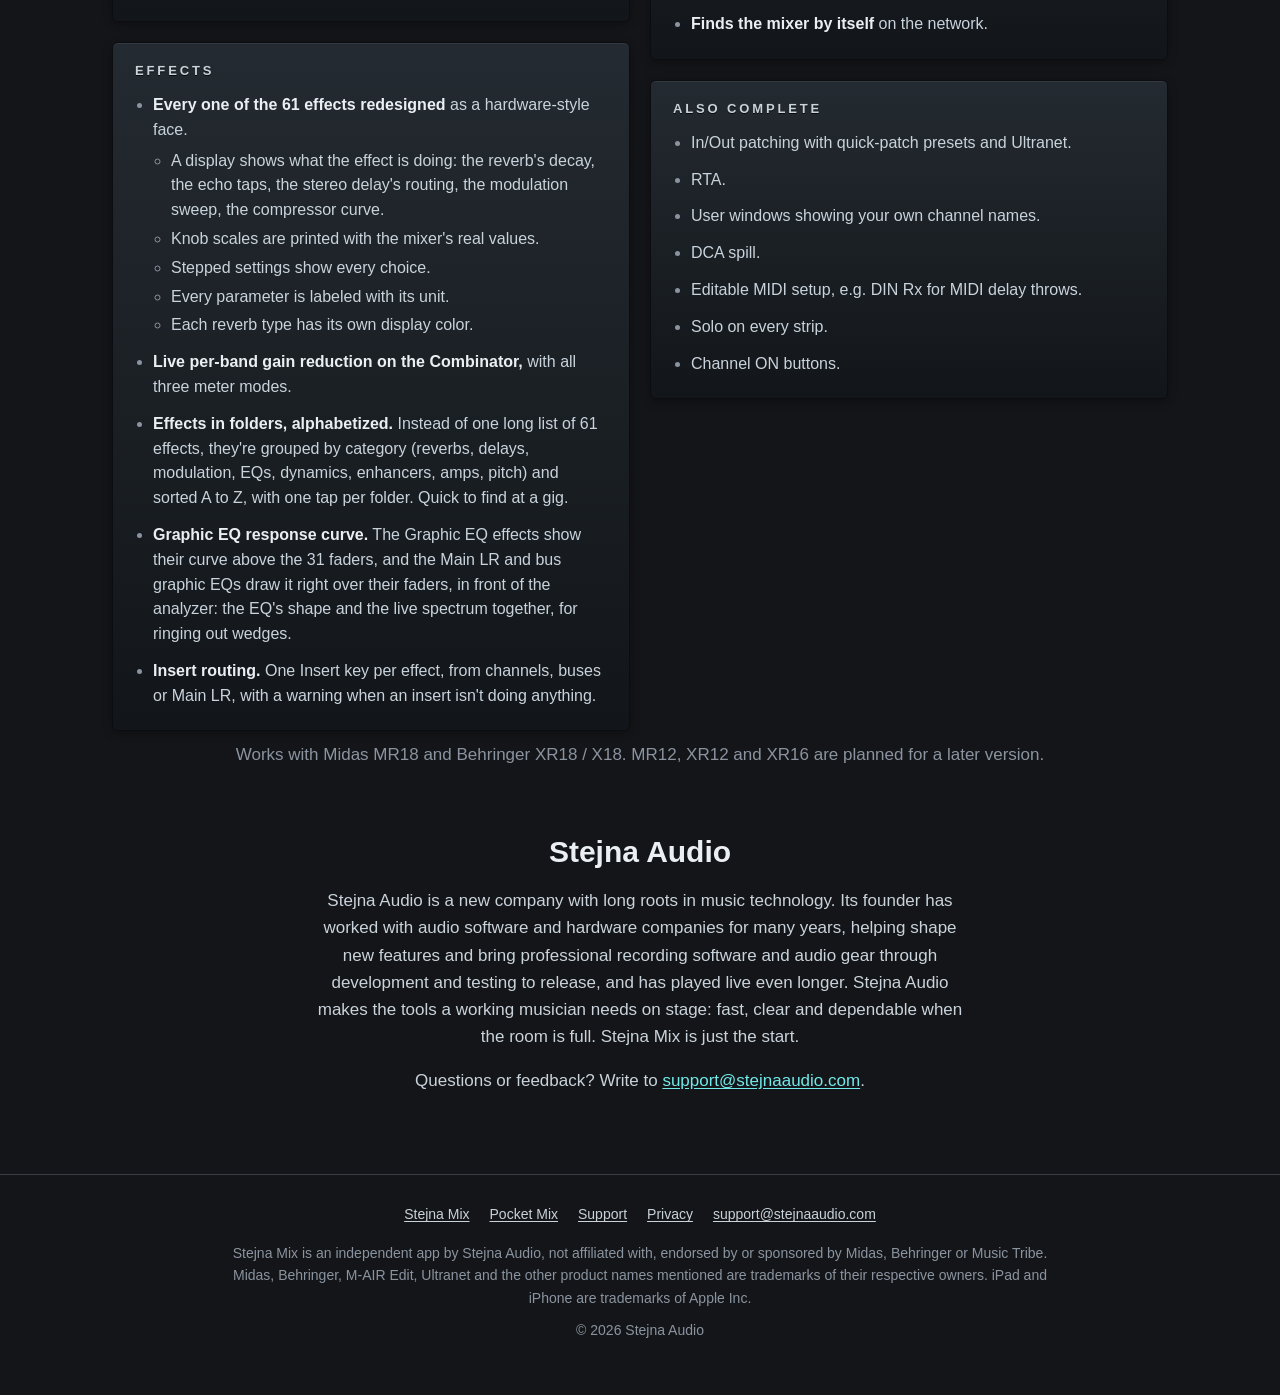
==== commit 67a591d3: "Features: precise gain (+1 / -1 dB keys, 0 dB detent); New show is now a factory reset Co-Authored-B" ====
--- a/index.html
+++ b/index.html
@@ -128,6 +128,7 @@
           <li><strong>StompTap.</strong> Set your delays' tempo from any MIDI footswitch plugged into the mixer. No extra boxes.</li>
           <li><strong>Selected-strip summary.</strong> A display beside every page shows gain, gate, EQ, compressor, fader and pan at a glance. Tap a line to jump to that page.</li>
           <li><strong>0 dB detent on every fader.</strong> A small zone around unity, so 0 dB is easy to hit and hold by touch.</li>
+          <li><strong>Precise gain without dragging.</strong> On the Input page, big +1 and &minus;1&nbsp;dB keys sit beside every mic gain and USB trim, and the Aux's gain and trim. Each press lands on a whole decibel, so you set every channel exactly, the same way every time, instead of nudging a slider on the glass and overshooting. When you do drag, the gain and trim sliders hold at 0&nbsp;dB, like the faders.</li>
           <li><strong>A dedicated meter bridge.</strong> Above the perform faders, or full screen with one tap: your levels, clear and at a glance.</li>
           <li><strong>Everything at your fingertips.</strong> The information you need sits on the screen you're on, with far less scrolling and digging through pages.</li>
           <li><strong>Snapshots always on screen.</strong> Big previous / next keys, and a GO key that lights when a different snapshot is selected. The display shows the number and name.</li>
@@ -185,7 +186,7 @@
         <h3>Shows and files</h3>
         <ul>
           <li><strong>Scene loading with a preview.</strong> You see exactly what will change before anything is written. Levels go down before anything comes up, it never turns on 48 V, and it can't touch network settings.</li>
-          <li><strong>New show.</strong> A true clean slate for the next band: names, colors, processing, sends, faders, stereo links, effects, perform groups and User windows all reset, while your patching, gains and snapshots stay. Made for clubs with a different band every night.</li>
+          <li><strong>New show.</strong> The whole mixer back to its factory settings, like opening it for the first time: names, colors, gain and 48&nbsp;V, EQ, gates, compressors, sends, routing, effects and stereo links, plus your perform groups and User windows. Your network settings and saved snapshots stay. Made for clubs with a different band every night, so nobody chases the last engineer's settings.</li>
           <li><strong>Shows keep their perform groups.</strong> Saving a show also keeps its perform groups, User windows and tap tempo, and loading it brings them back.</li>
           <li><strong>M-AIR Edit's scene files open directly.</strong></li>
           <li>Channel presets (all, gate, compressor, EQ, sends) and effect presets: save and load.</li>
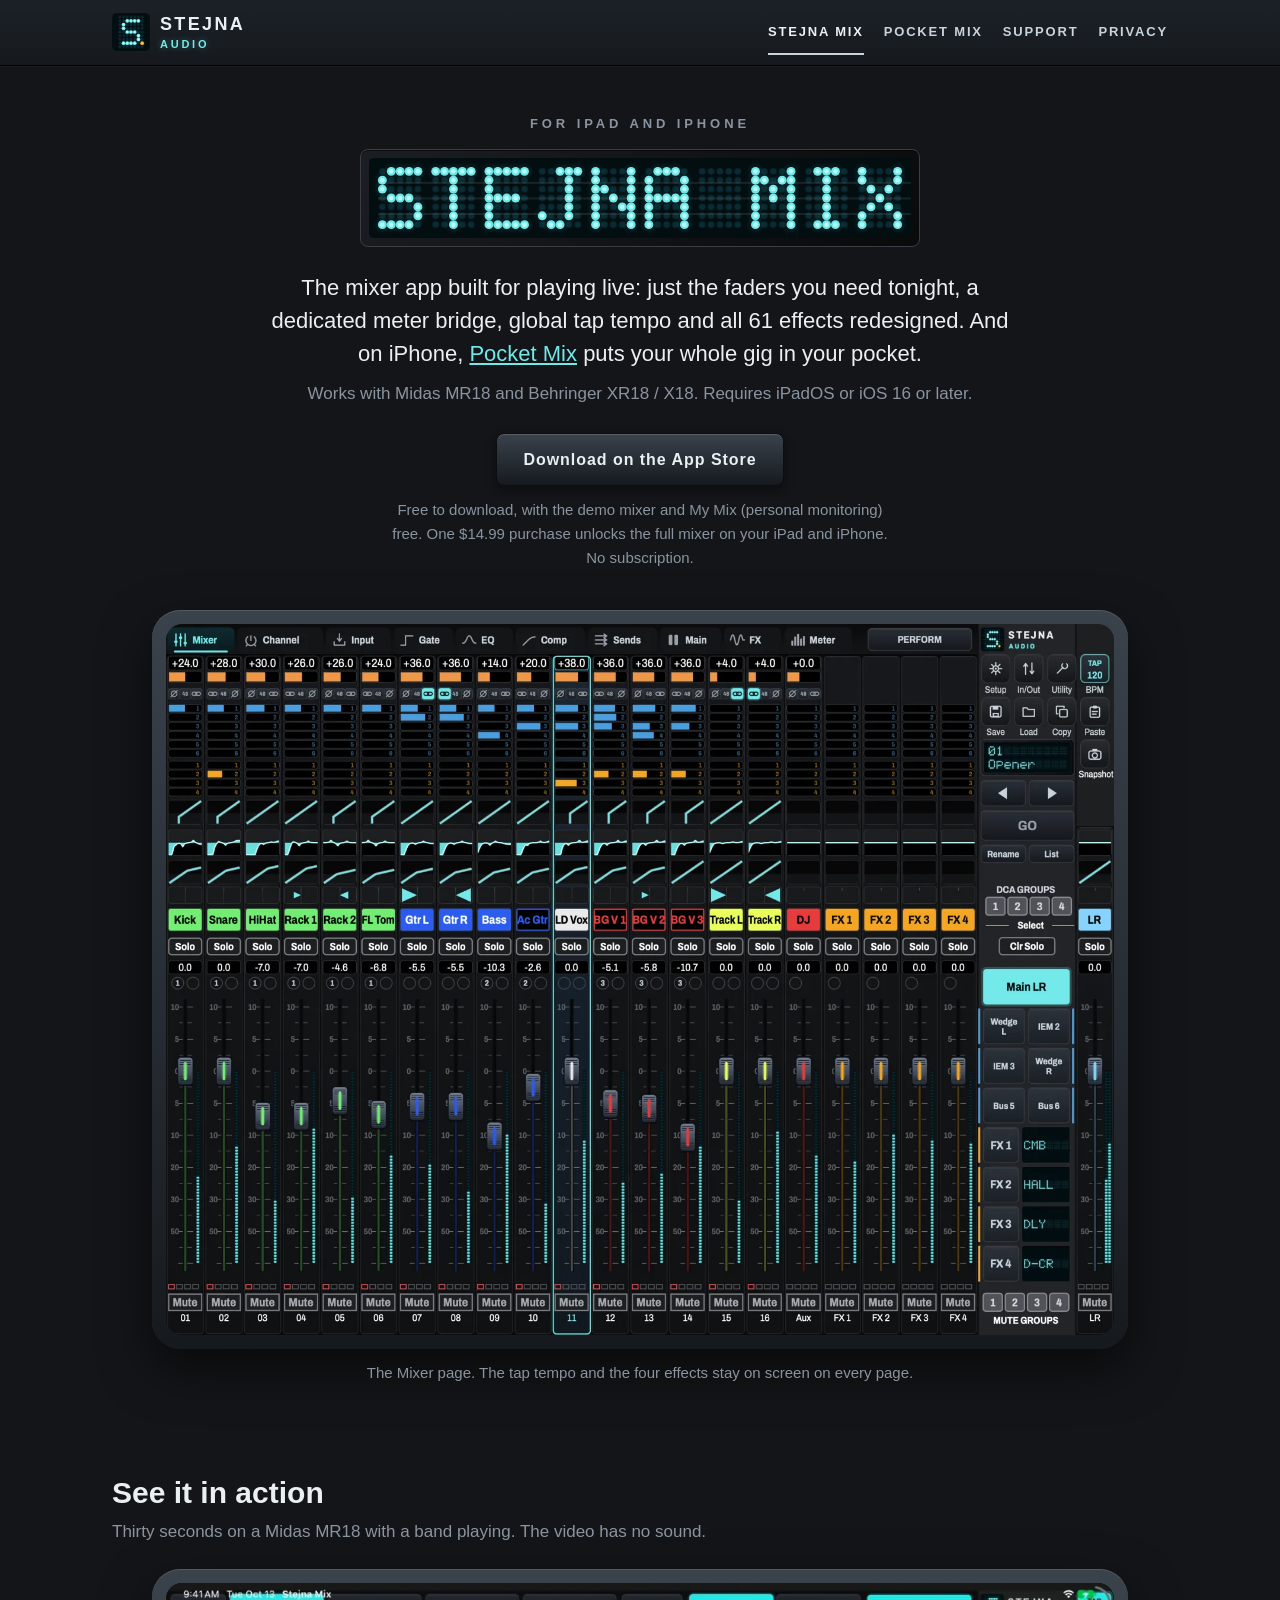
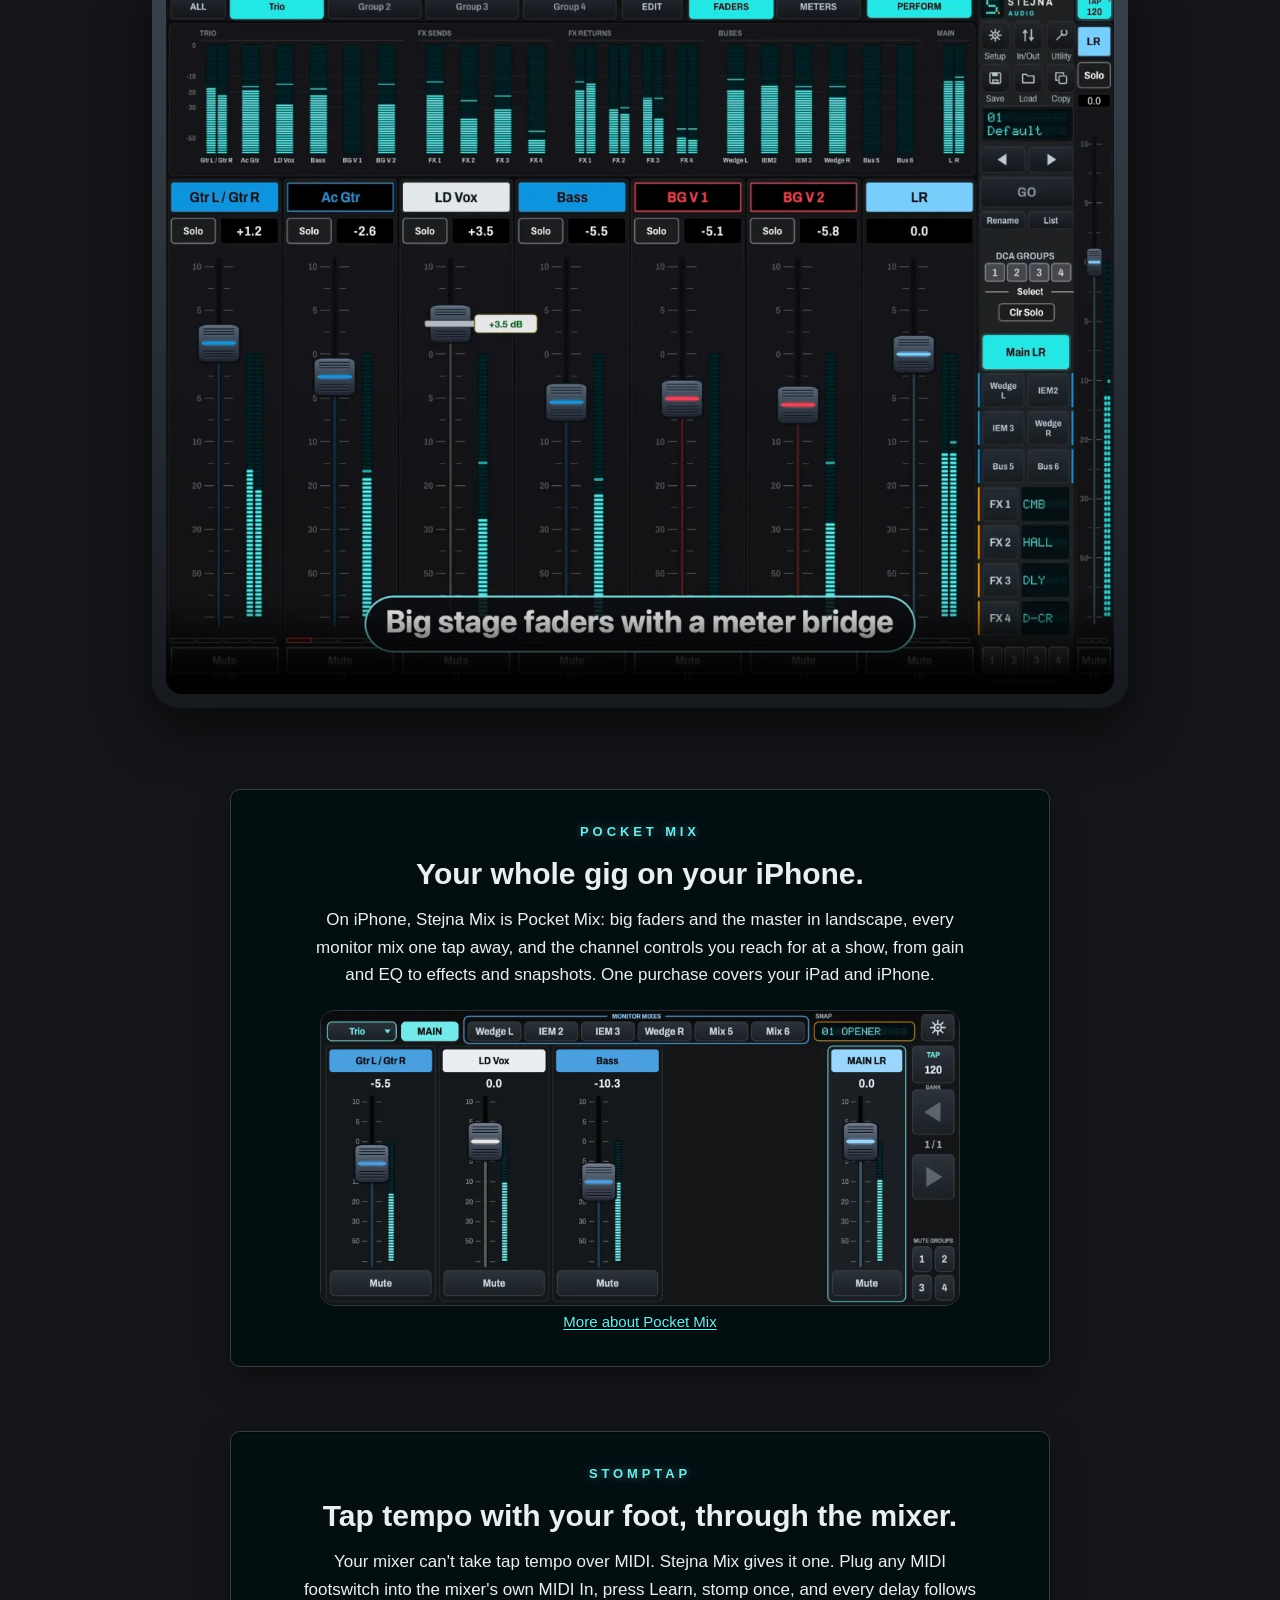
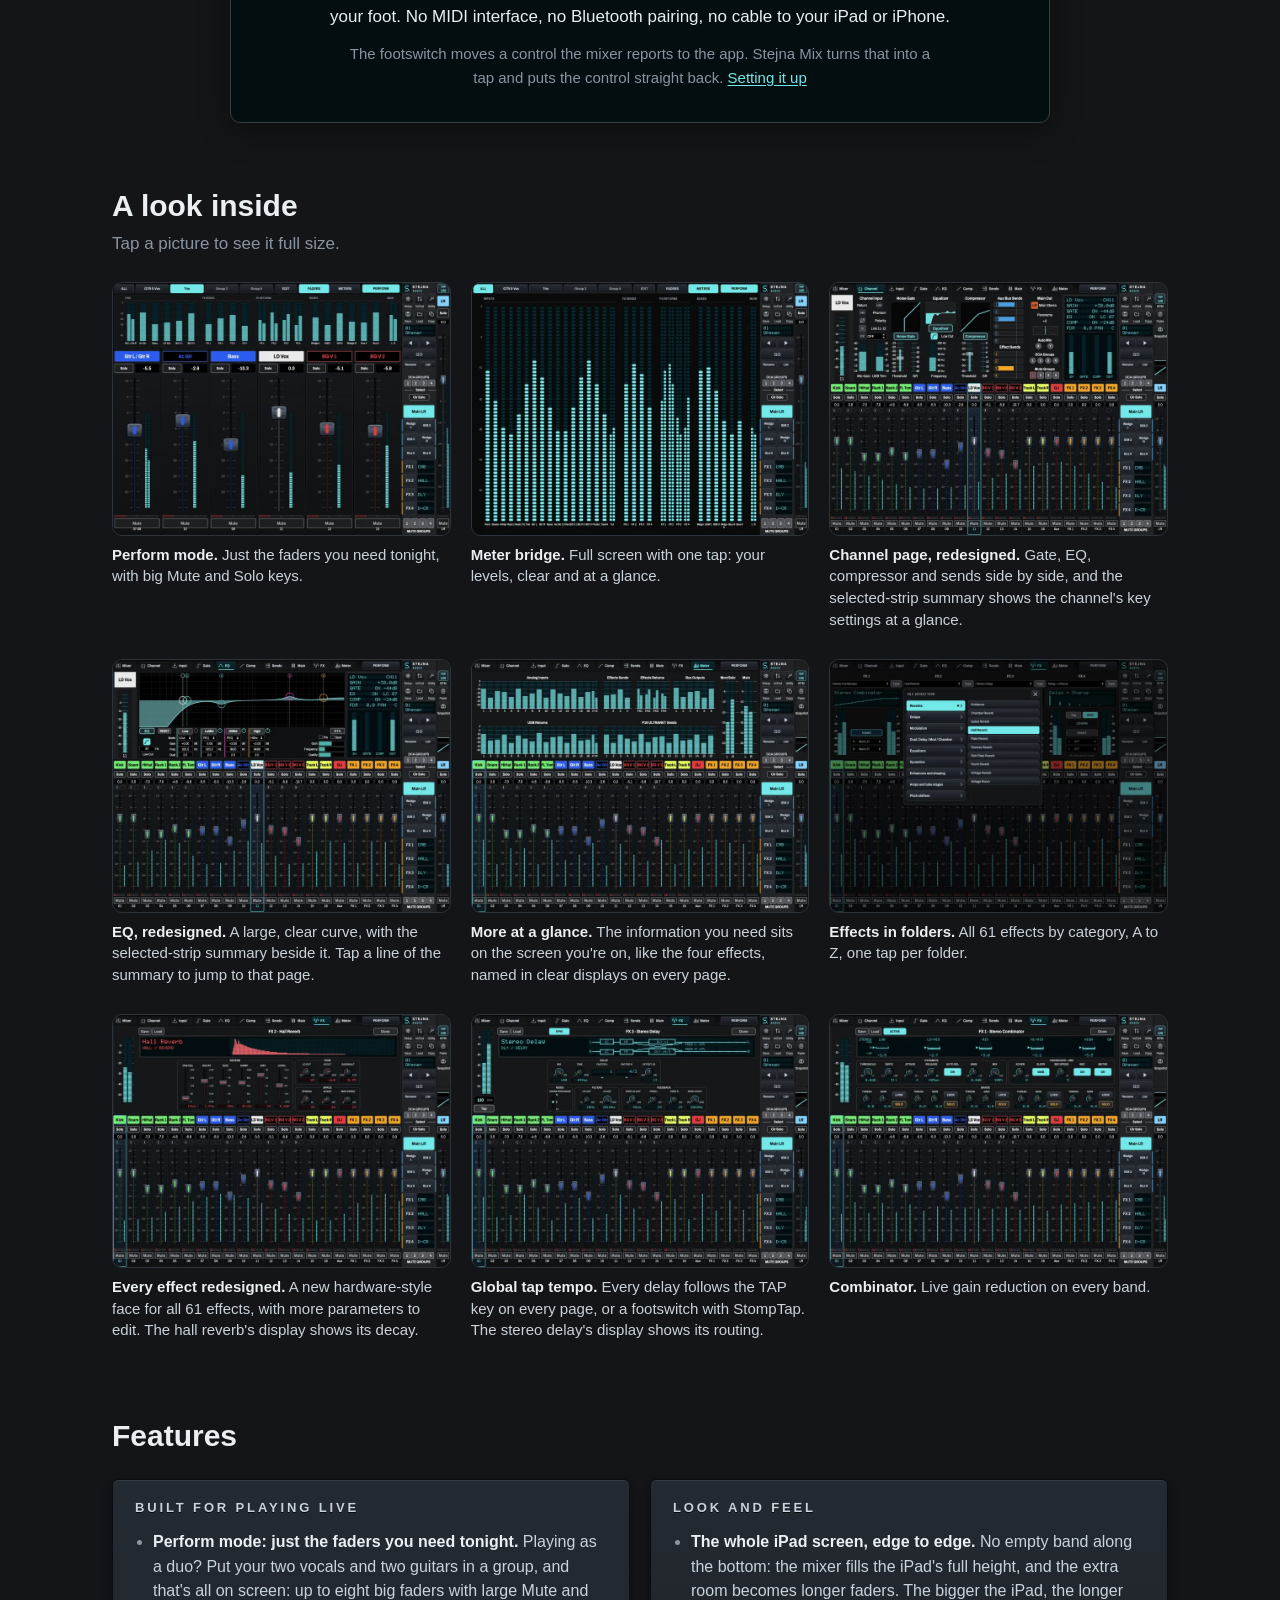
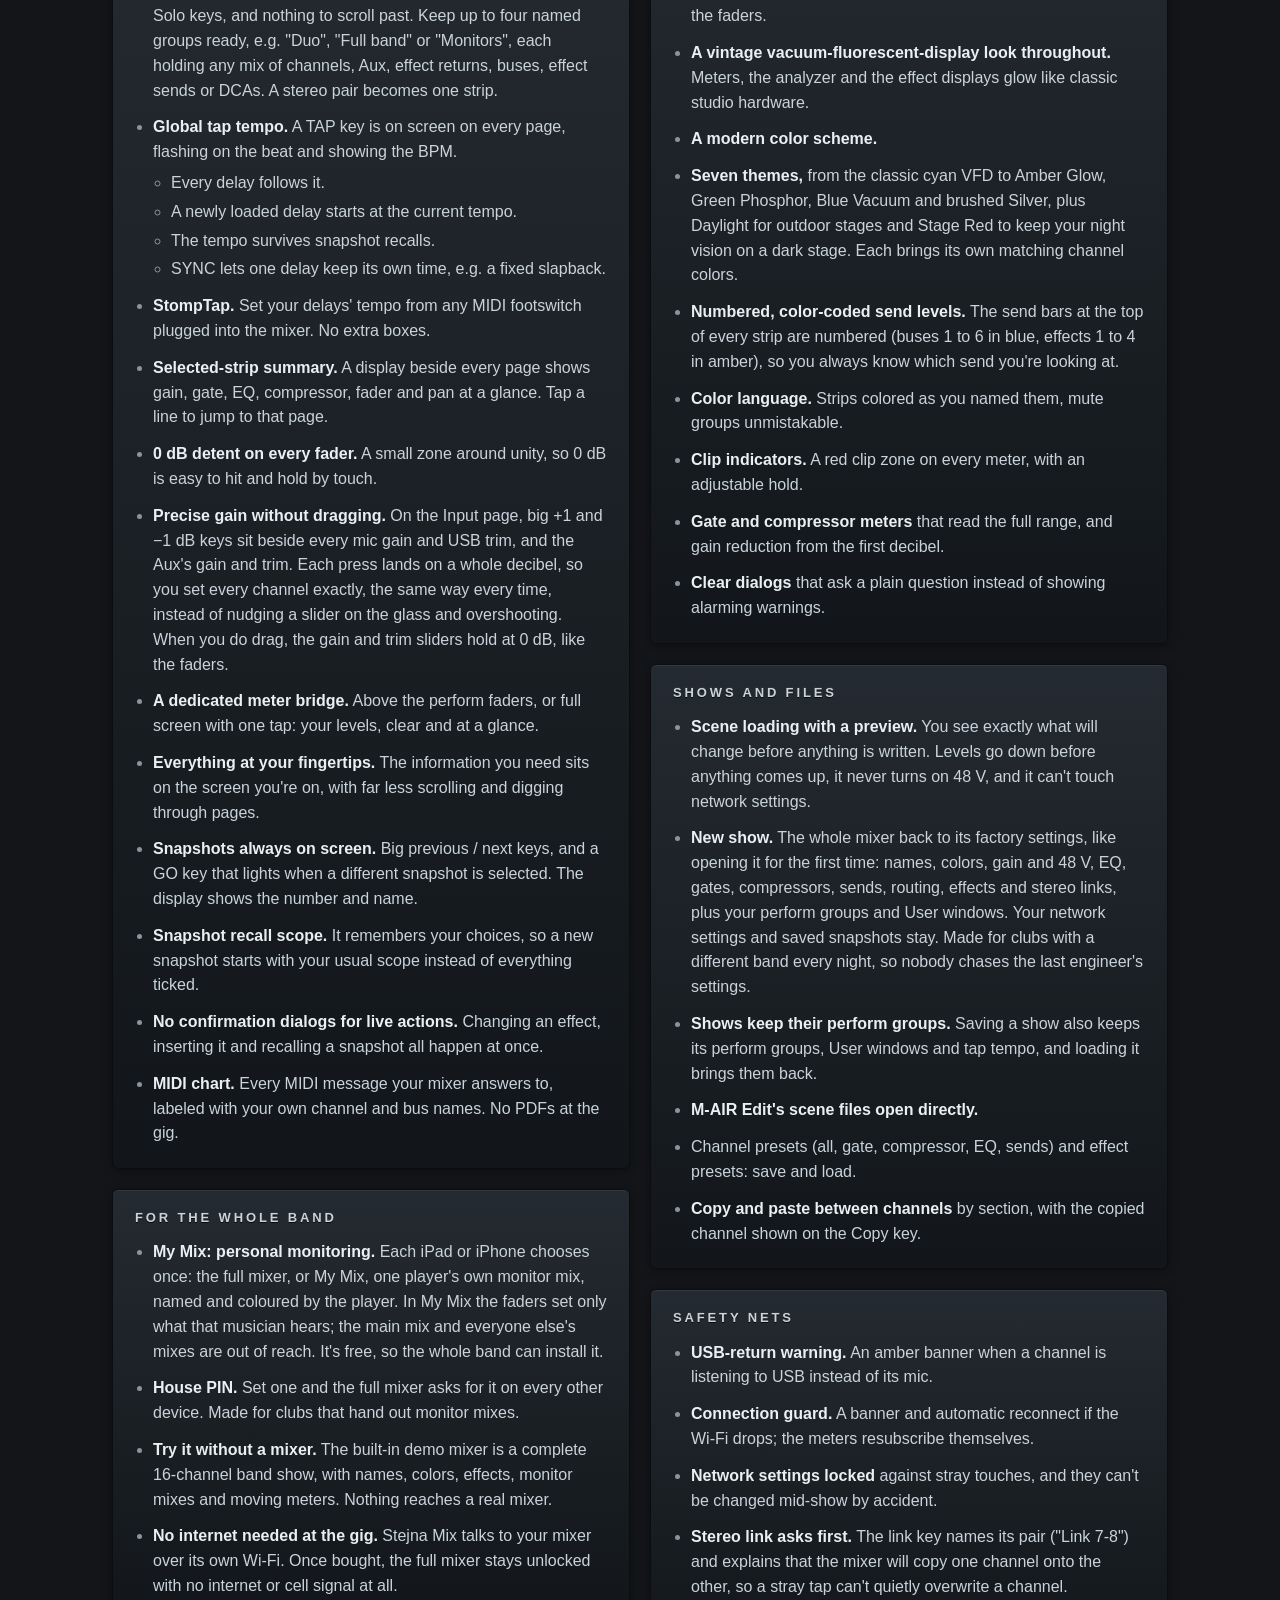
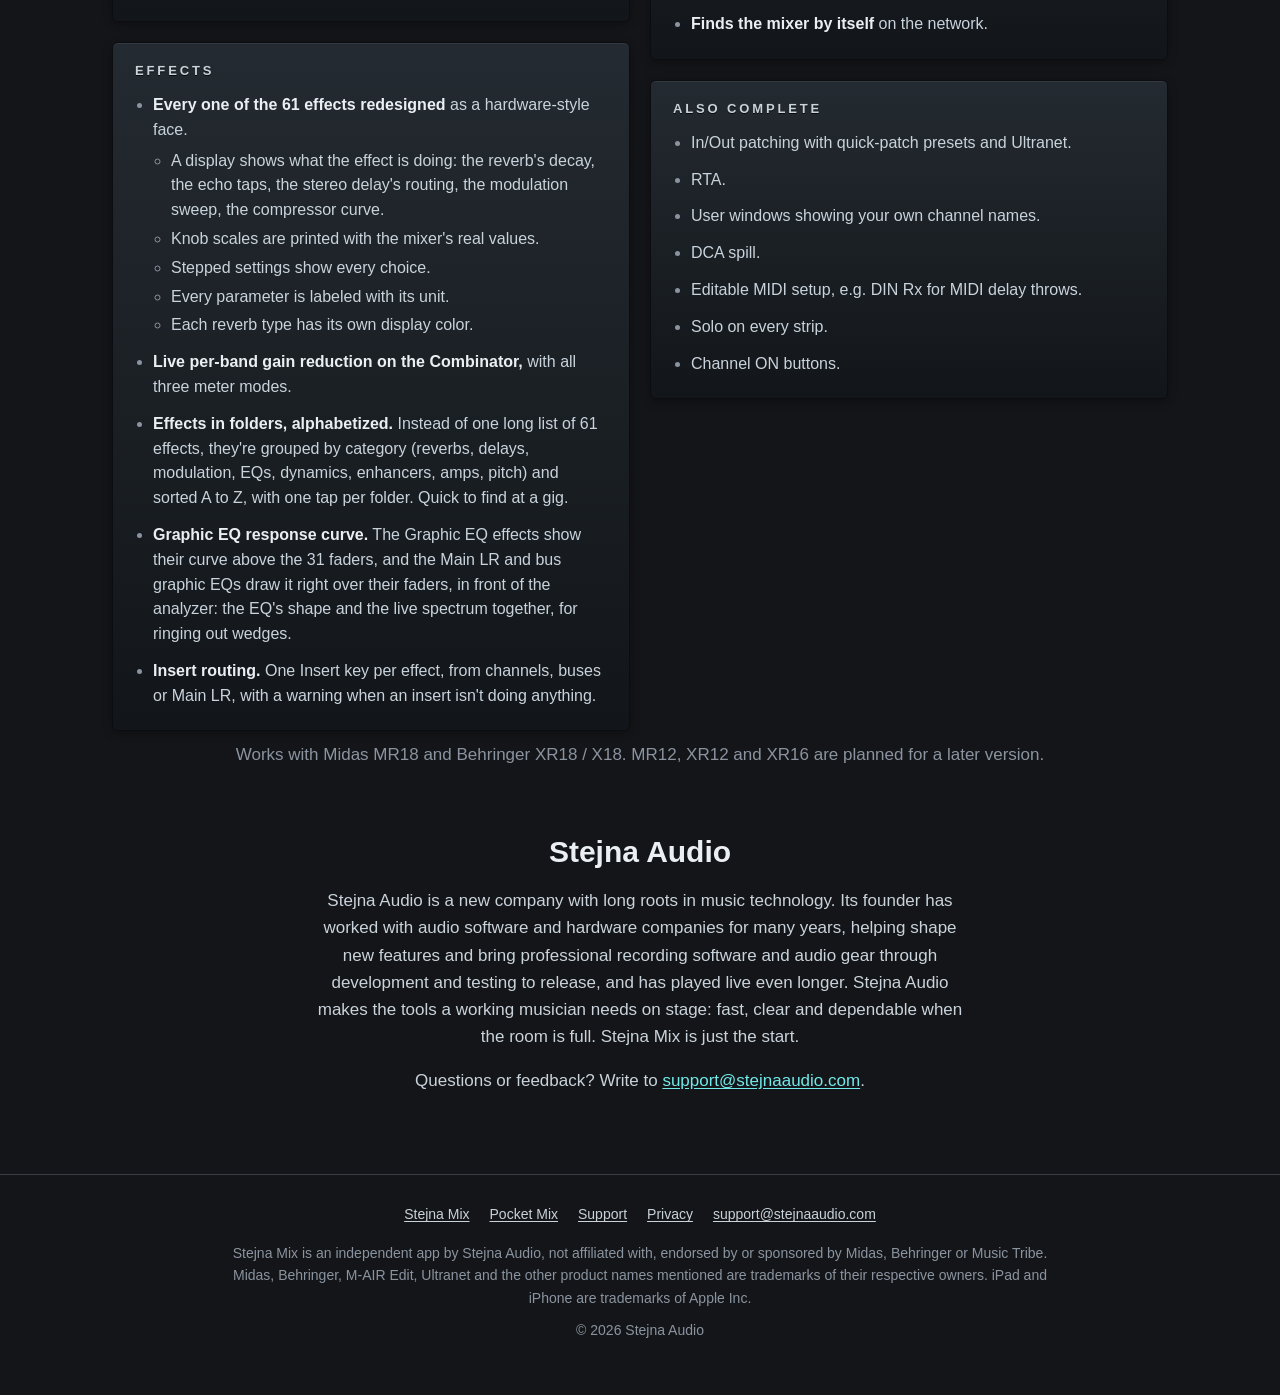
==== commit 480958d4: "Launch copy: Personal monitoring is now My Mix (players name and colour their own mix) Co-Authored-B" ====
--- a/index.html
+++ b/index.html
@@ -41,7 +41,7 @@
     <p class="lede">The mixer app built for playing live: just the faders you need tonight, a dedicated meter bridge, global tap tempo and all 61 effects redesigned. And on iPhone, <a href="/pocket-mix/">Pocket Mix</a> puts your whole gig in your pocket.</p>
     <p class="compat">Works with Midas MR18 and Behringer XR18&nbsp;/&nbsp;X18. Requires iPadOS or iOS&nbsp;16 or later.</p>
     <p class="get"><a class="key" href="https://apps.apple.com/app/id6821115687">Download on the App Store</a></p>
-    <p class="price">Free to download, with the demo mixer and Personal monitoring free. One $14.99 purchase unlocks the full mixer on your iPad and iPhone. No subscription.</p>
+    <p class="price">Free to download, with the demo mixer and My Mix (personal monitoring) free. One $14.99 purchase unlocks the full mixer on your iPad and iPhone. No subscription.</p>
     <figure>
       <div class="device">
         <img src="/img/shots/01_mixer-1600.webp" srcset="/img/shots/01_mixer-800.webp 800w, /img/shots/01_mixer-1600.webp 1600w" sizes="(min-width: 1104px) 1040px, 94vw" width="1600" height="1200" alt="The Stejna Mix mixer page on iPad: sixteen channel strips with faders, sends and meters, and snapshot and tap-tempo controls at the right." fetchpriority="high">
@@ -57,7 +57,7 @@
     </div>
     <figure>
       <div class="device">
-        <video controls muted playsinline preload="none" poster="/video/stejna-mix-ipad-poster.webp" width="1280" height="960" aria-label="Stejna Mix on iPad: the house PIN, the mixer, a channel's detail panel, the effects, building a Perform group with big faders and a meter bridge, and Personal monitoring.">
+        <video controls muted playsinline preload="none" poster="/video/stejna-mix-ipad-poster.webp" width="1280" height="960" aria-label="Stejna Mix on iPad: the house PIN, the mixer, a channel's detail panel, the effects, building a Perform group with big faders and a meter bridge, and My Mix, a player's own monitor mix.">
           <source src="/video/stejna-mix-ipad.mp4" type="video/mp4">
         </video>
       </div>
@@ -141,7 +141,7 @@
       <article class="card">
         <h3>For the whole band</h3>
         <ul>
-          <li><strong>Personal monitoring.</strong> Each iPad or iPhone chooses once: the full mixer, or one player's own monitor mix. In Personal monitoring the faders set only what that musician hears; the main mix and everyone else's mixes are out of reach. It's free, so the whole band can install it.</li>
+          <li><strong>My Mix: personal monitoring.</strong> Each iPad or iPhone chooses once: the full mixer, or My Mix, one player's own monitor mix, named and coloured by the player. In My Mix the faders set only what that musician hears; the main mix and everyone else's mixes are out of reach. It's free, so the whole band can install it.</li>
           <li><strong>House PIN.</strong> Set one and the full mixer asks for it on every other device. Made for clubs that hand out monitor mixes.</li>
           <li><strong>Try it without a mixer.</strong> The built-in demo mixer is a complete 16-channel band show, with names, colors, effects, monitor mixes and moving meters. Nothing reaches a real mixer.</li>
           <li><strong>No internet needed at the gig.</strong> Stejna Mix talks to your mixer over its own Wi-Fi. Once bought, the full mixer stays unlocked with no internet or cell signal at all.</li>
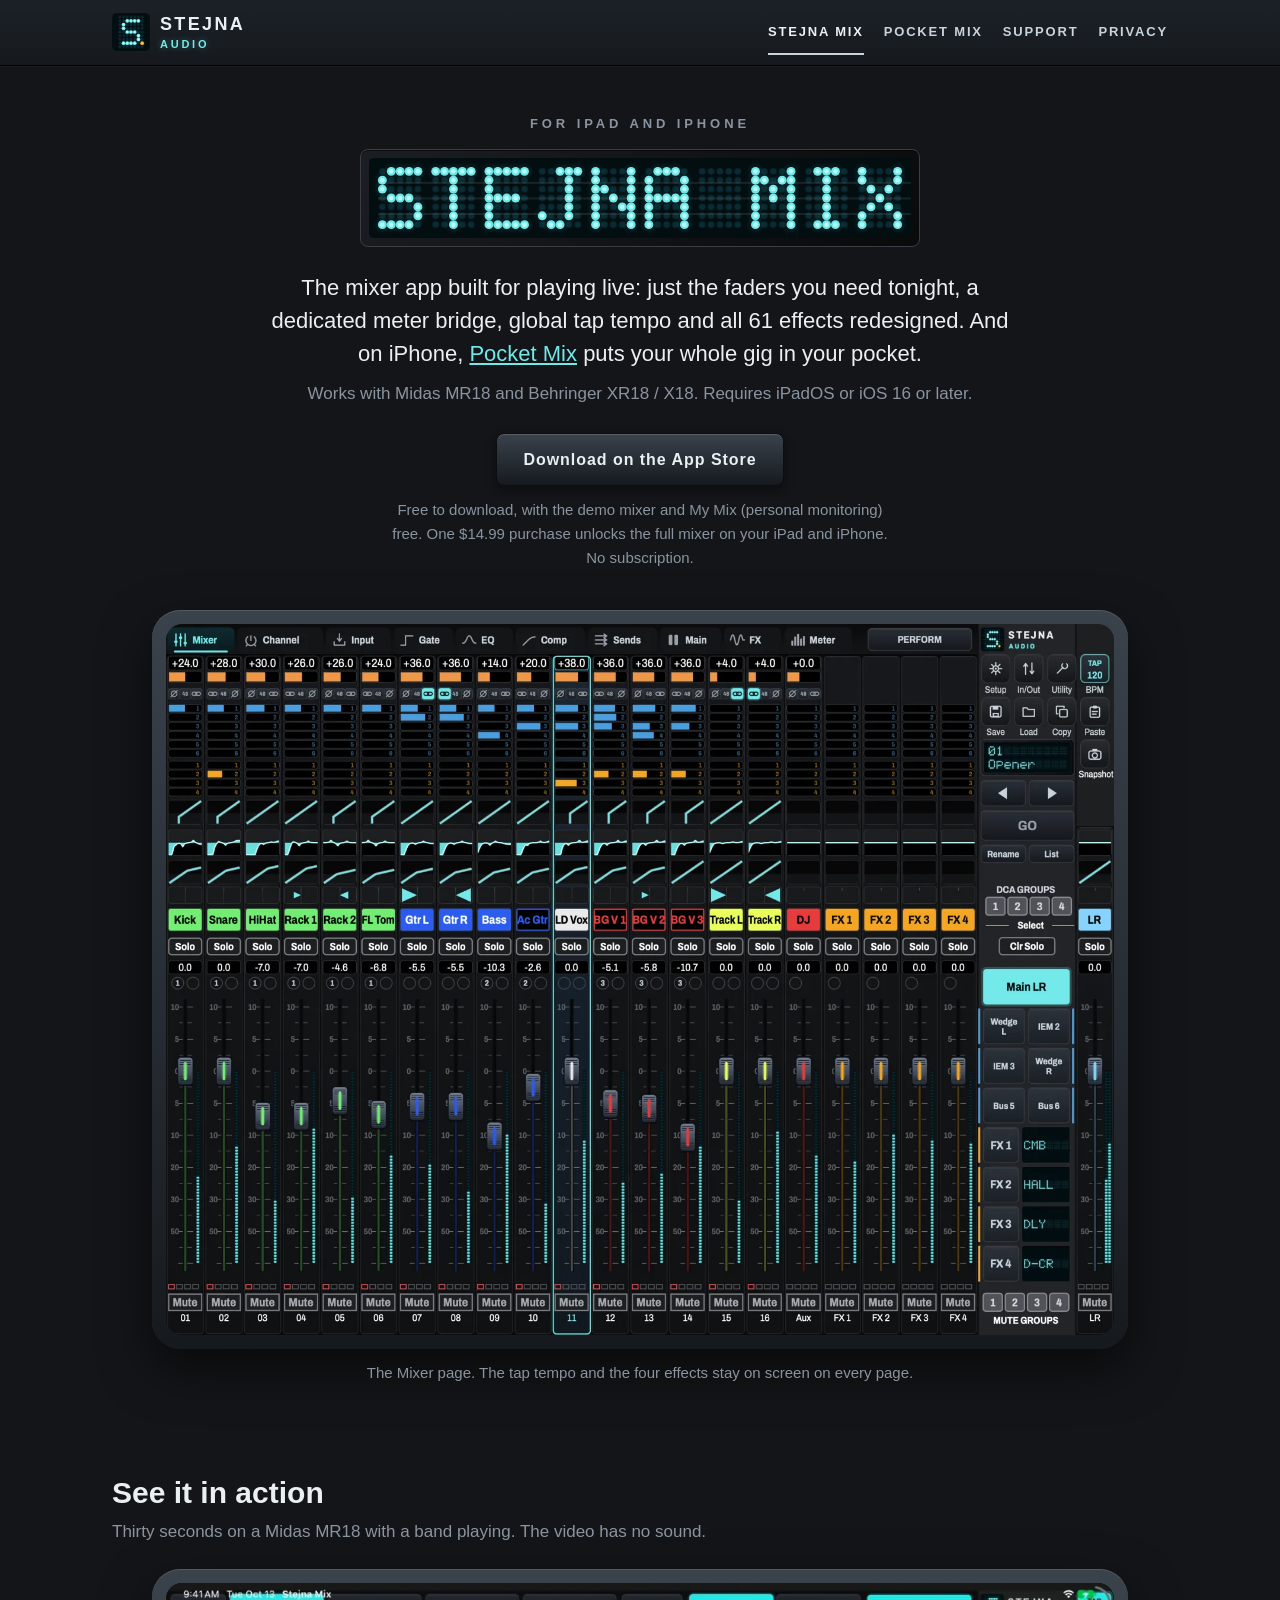
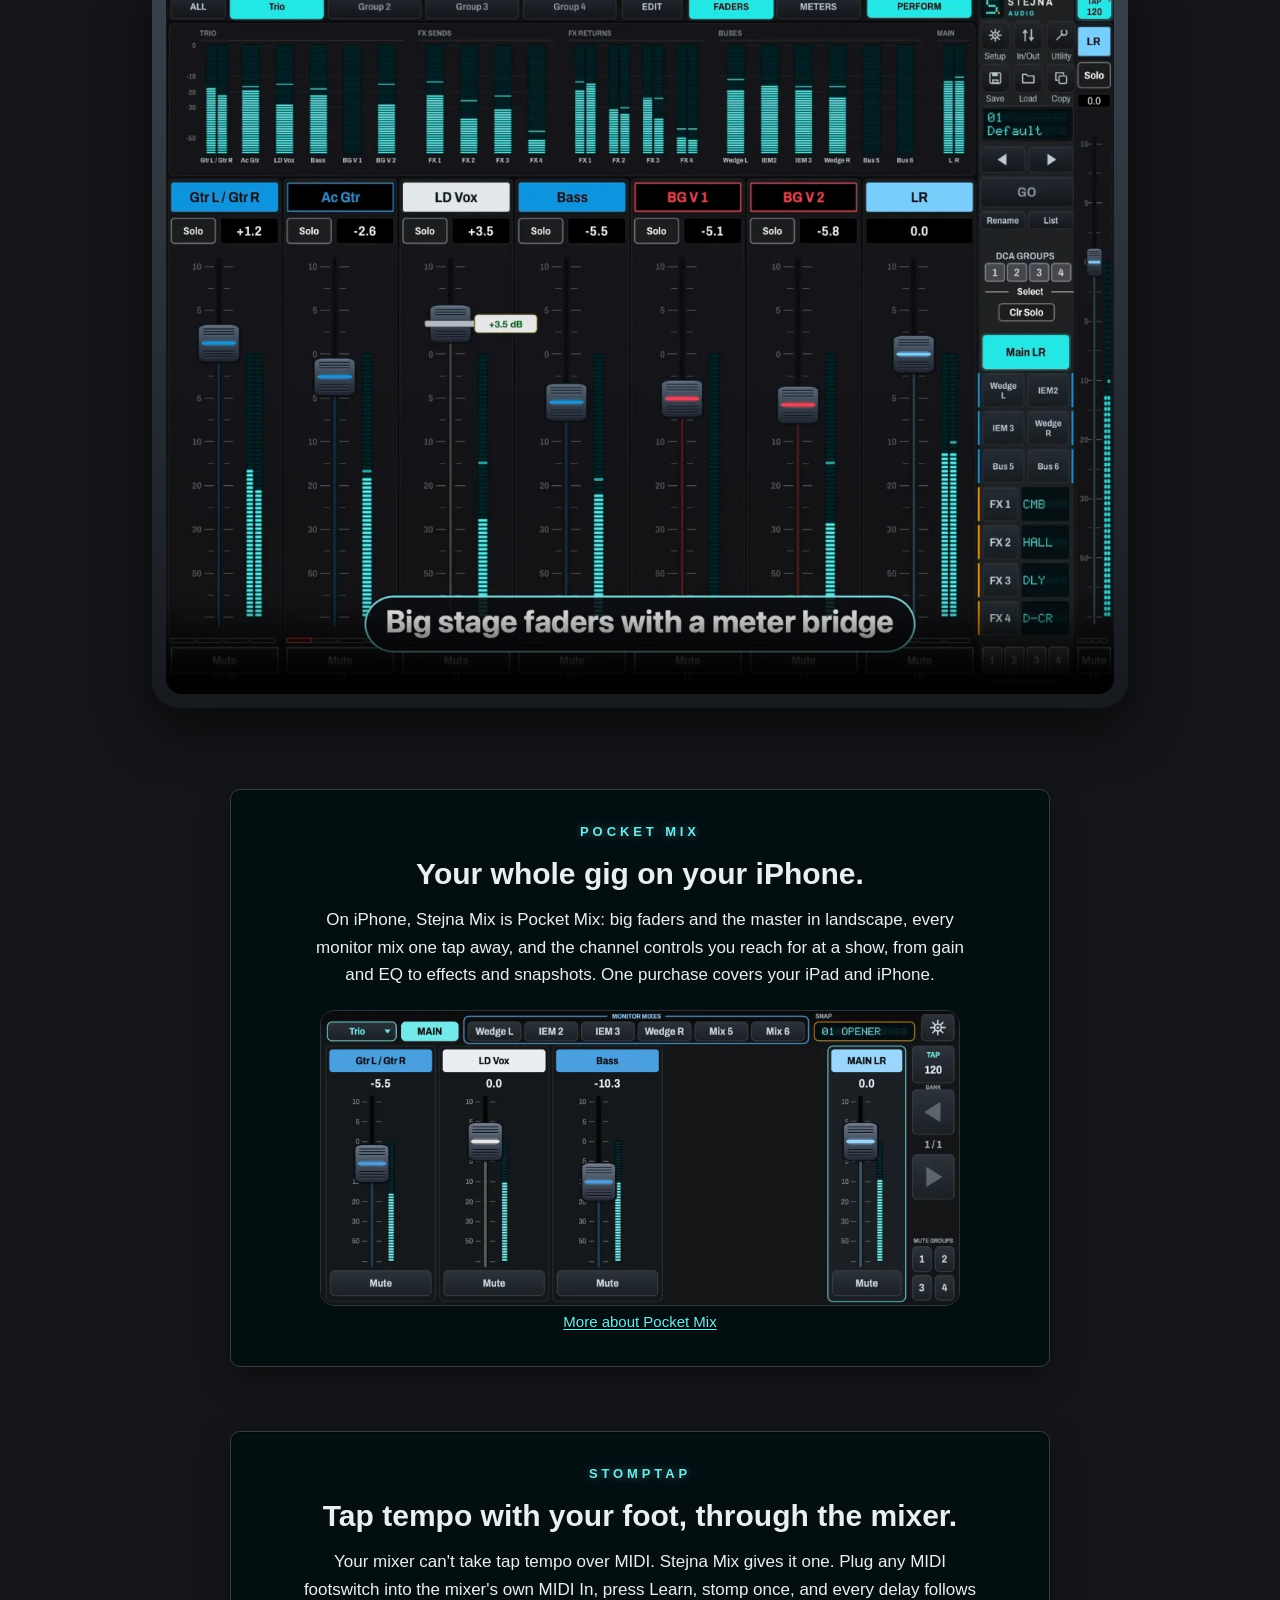
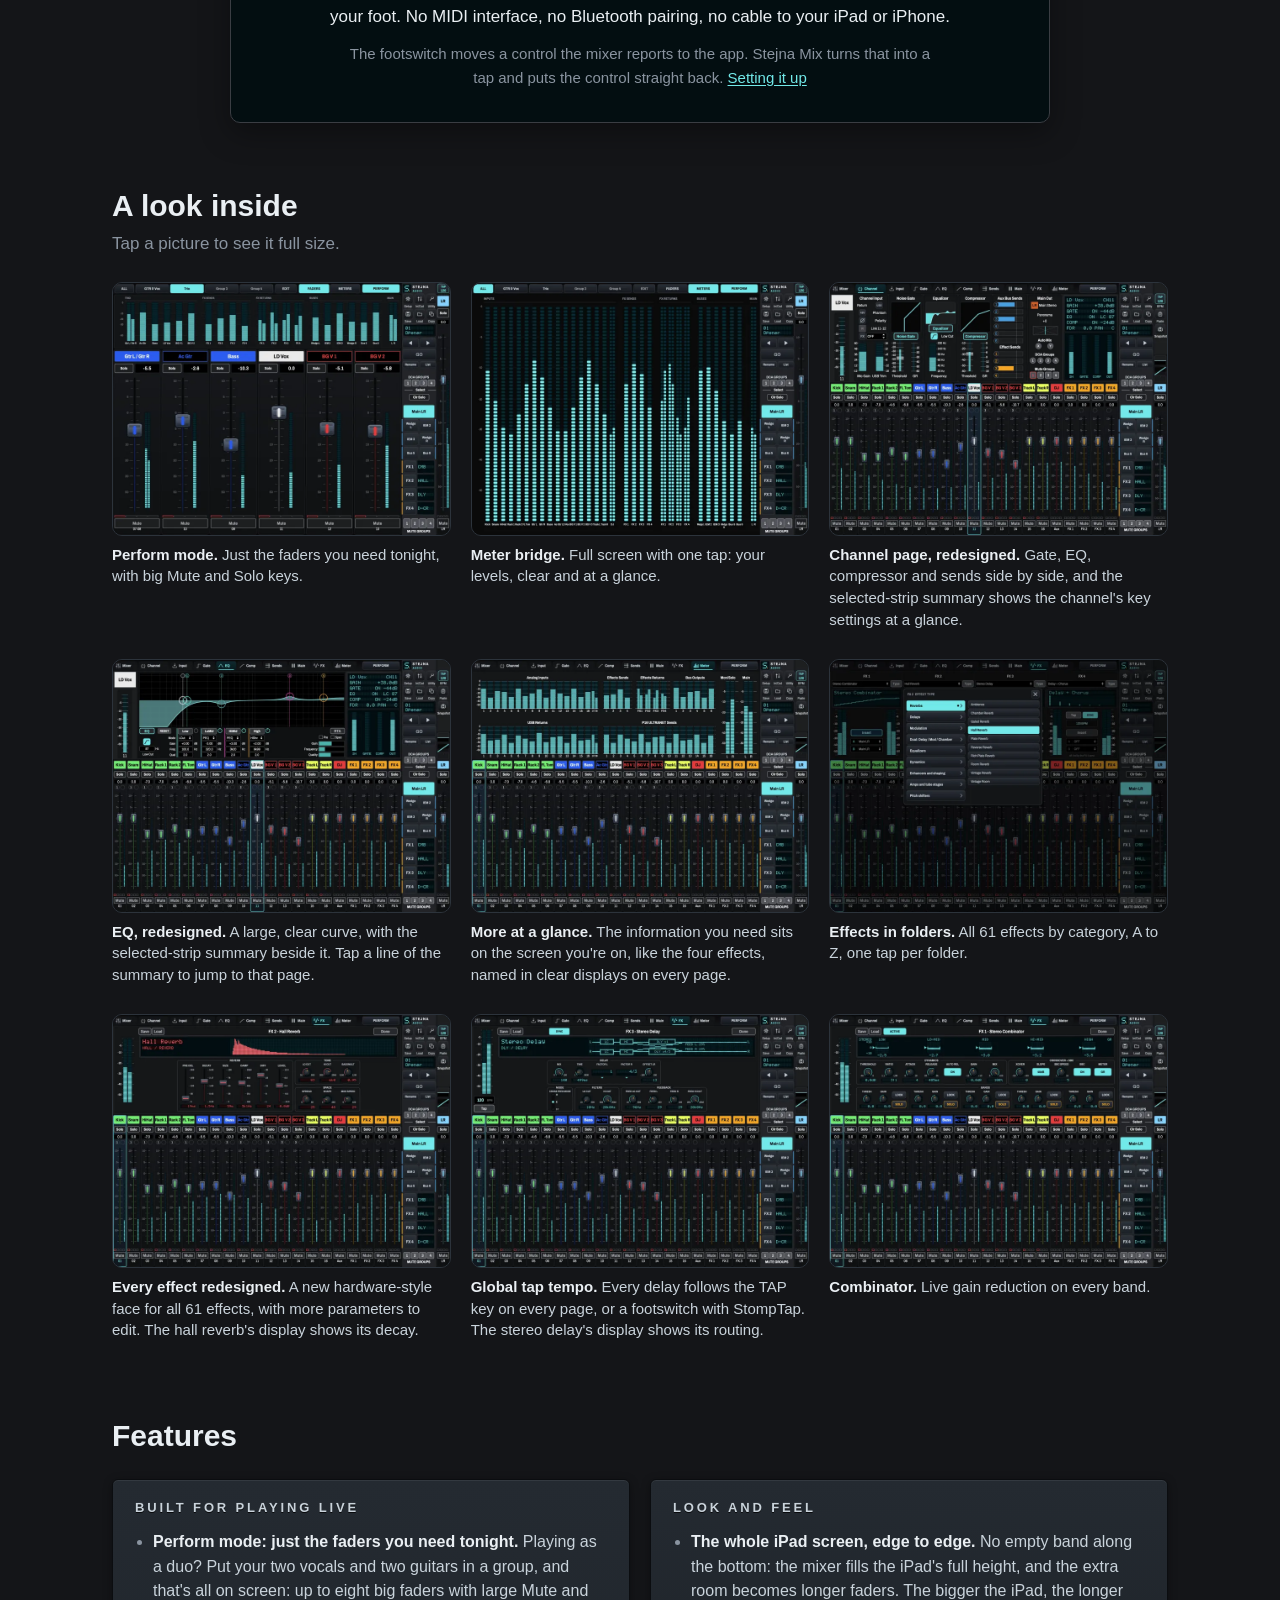
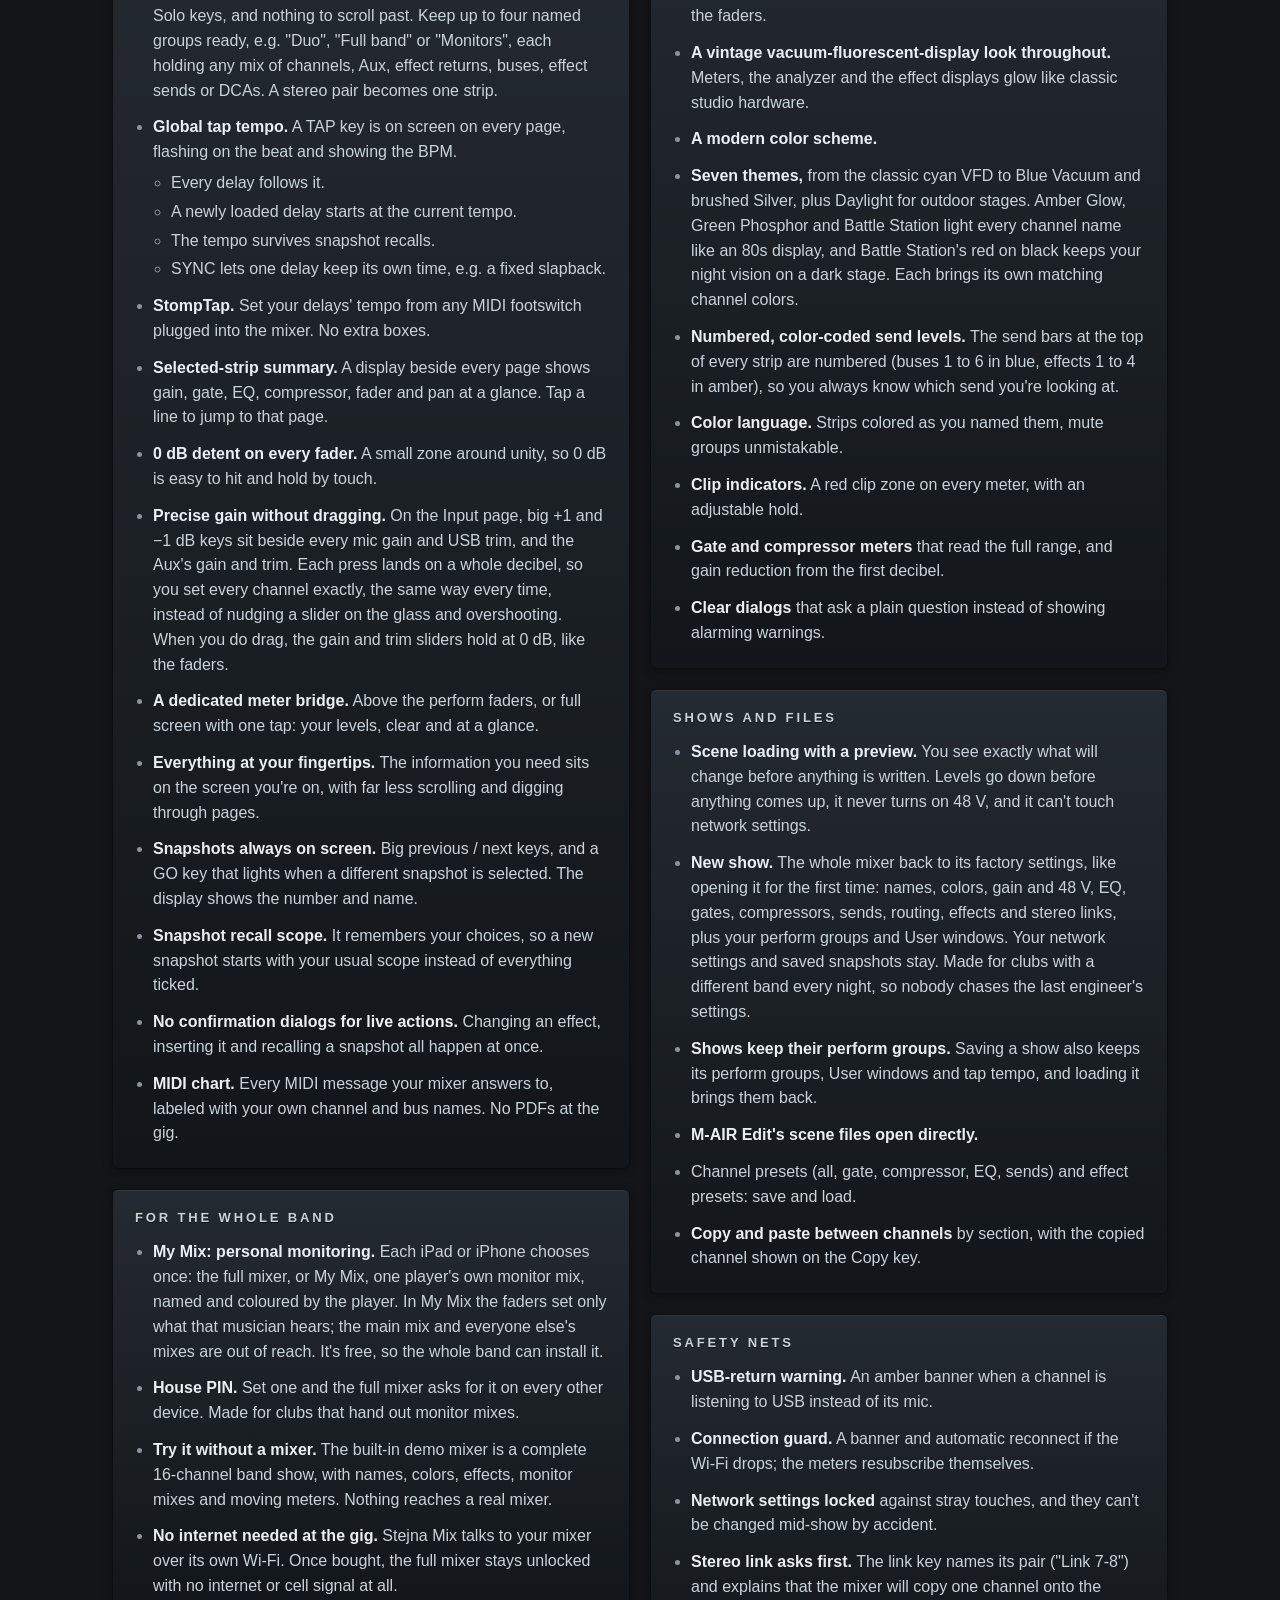
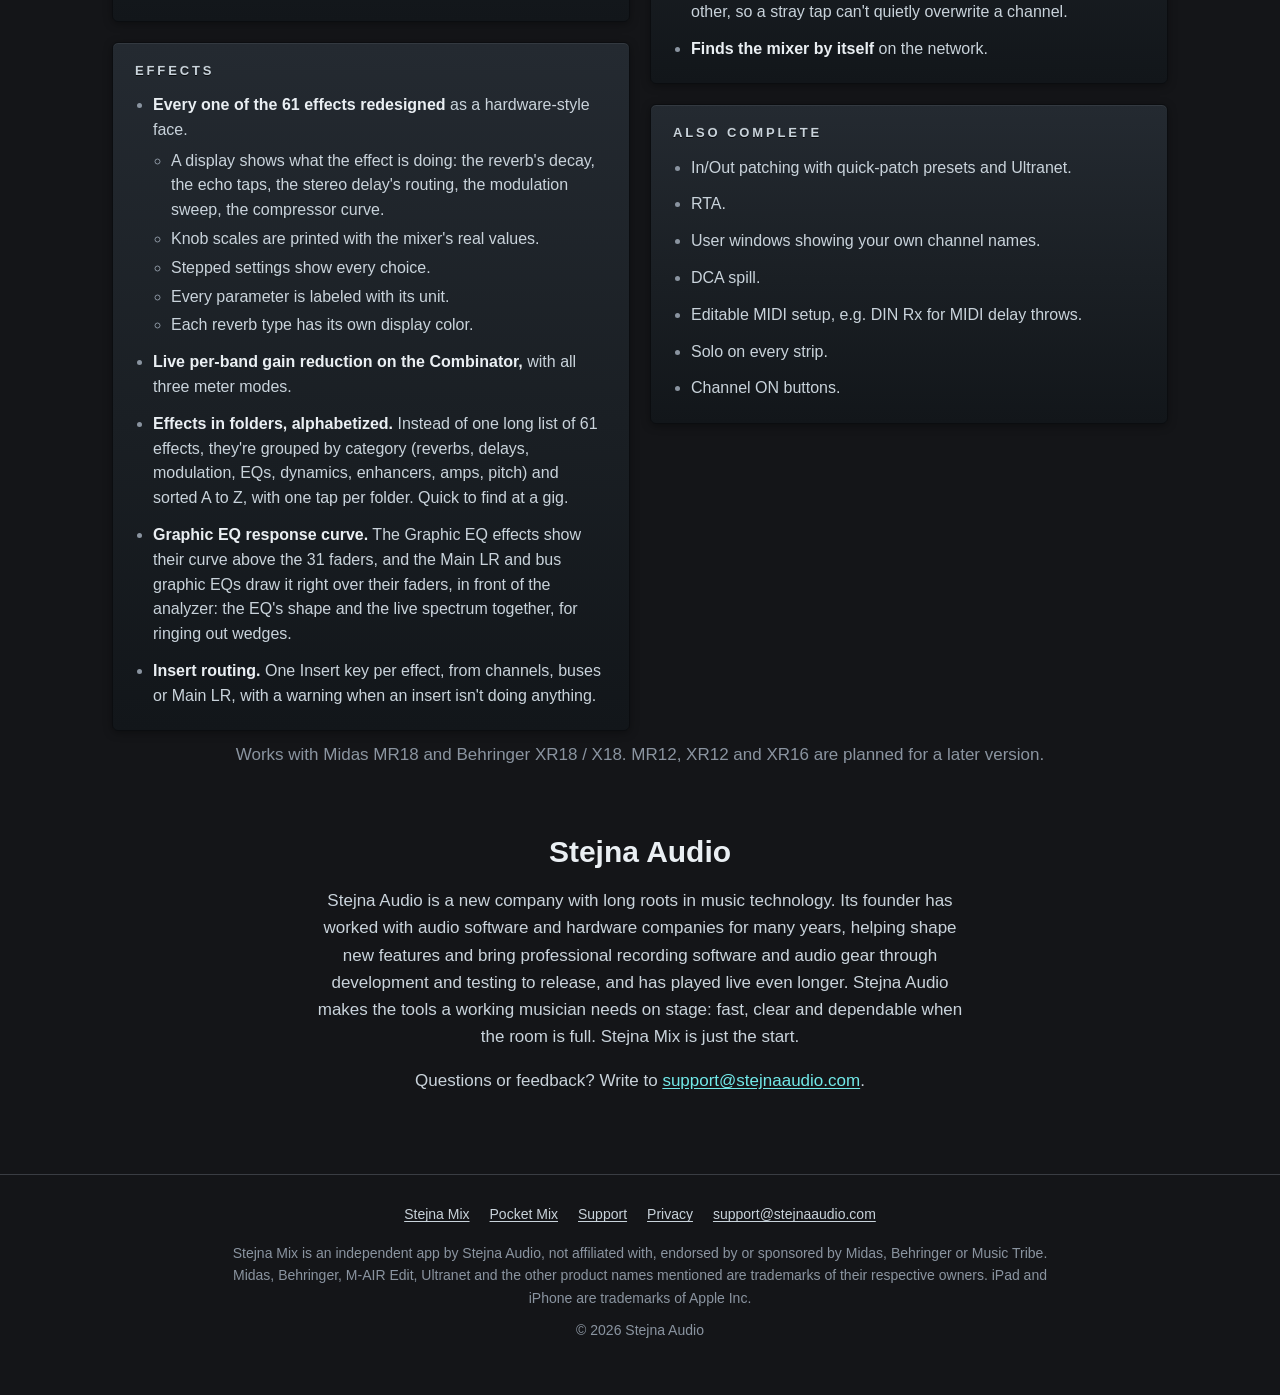
==== commit 110ba525: "Launch copy: the red theme is Battle Station; three themes light the channel names like an 80s displ" ====
--- a/index.html
+++ b/index.html
@@ -173,7 +173,7 @@
           <li><strong>The whole iPad screen, edge to edge.</strong> No empty band along the bottom: the mixer fills the iPad's full height, and the extra room becomes longer faders. The bigger the iPad, the longer the faders.</li>
           <li><strong>A vintage vacuum-fluorescent-display look throughout.</strong> Meters, the analyzer and the effect displays glow like classic studio hardware.</li>
           <li><strong>A modern color scheme.</strong></li>
-          <li><strong>Seven themes,</strong> from the classic cyan VFD to Amber Glow, Green Phosphor, Blue Vacuum and brushed Silver, plus Daylight for outdoor stages and Stage Red to keep your night vision on a dark stage. Each brings its own matching channel colors.</li>
+          <li><strong>Seven themes,</strong> from the classic cyan VFD to Blue Vacuum and brushed Silver, plus Daylight for outdoor stages. Amber Glow, Green Phosphor and Battle Station light every channel name like an 80s display, and Battle Station's red on black keeps your night vision on a dark stage. Each brings its own matching channel colors.</li>
           <li><strong>Numbered, color-coded send levels.</strong> The send bars at the top of every strip are numbered (buses 1 to 6 in blue, effects 1 to 4 in amber), so you always know which send you're looking at.</li>
           <li><strong>Color language.</strong> Strips colored as you named them, mute groups unmistakable.</li>
           <li><strong>Clip indicators.</strong> A red clip zone on every meter, with an adjustable hold.</li>
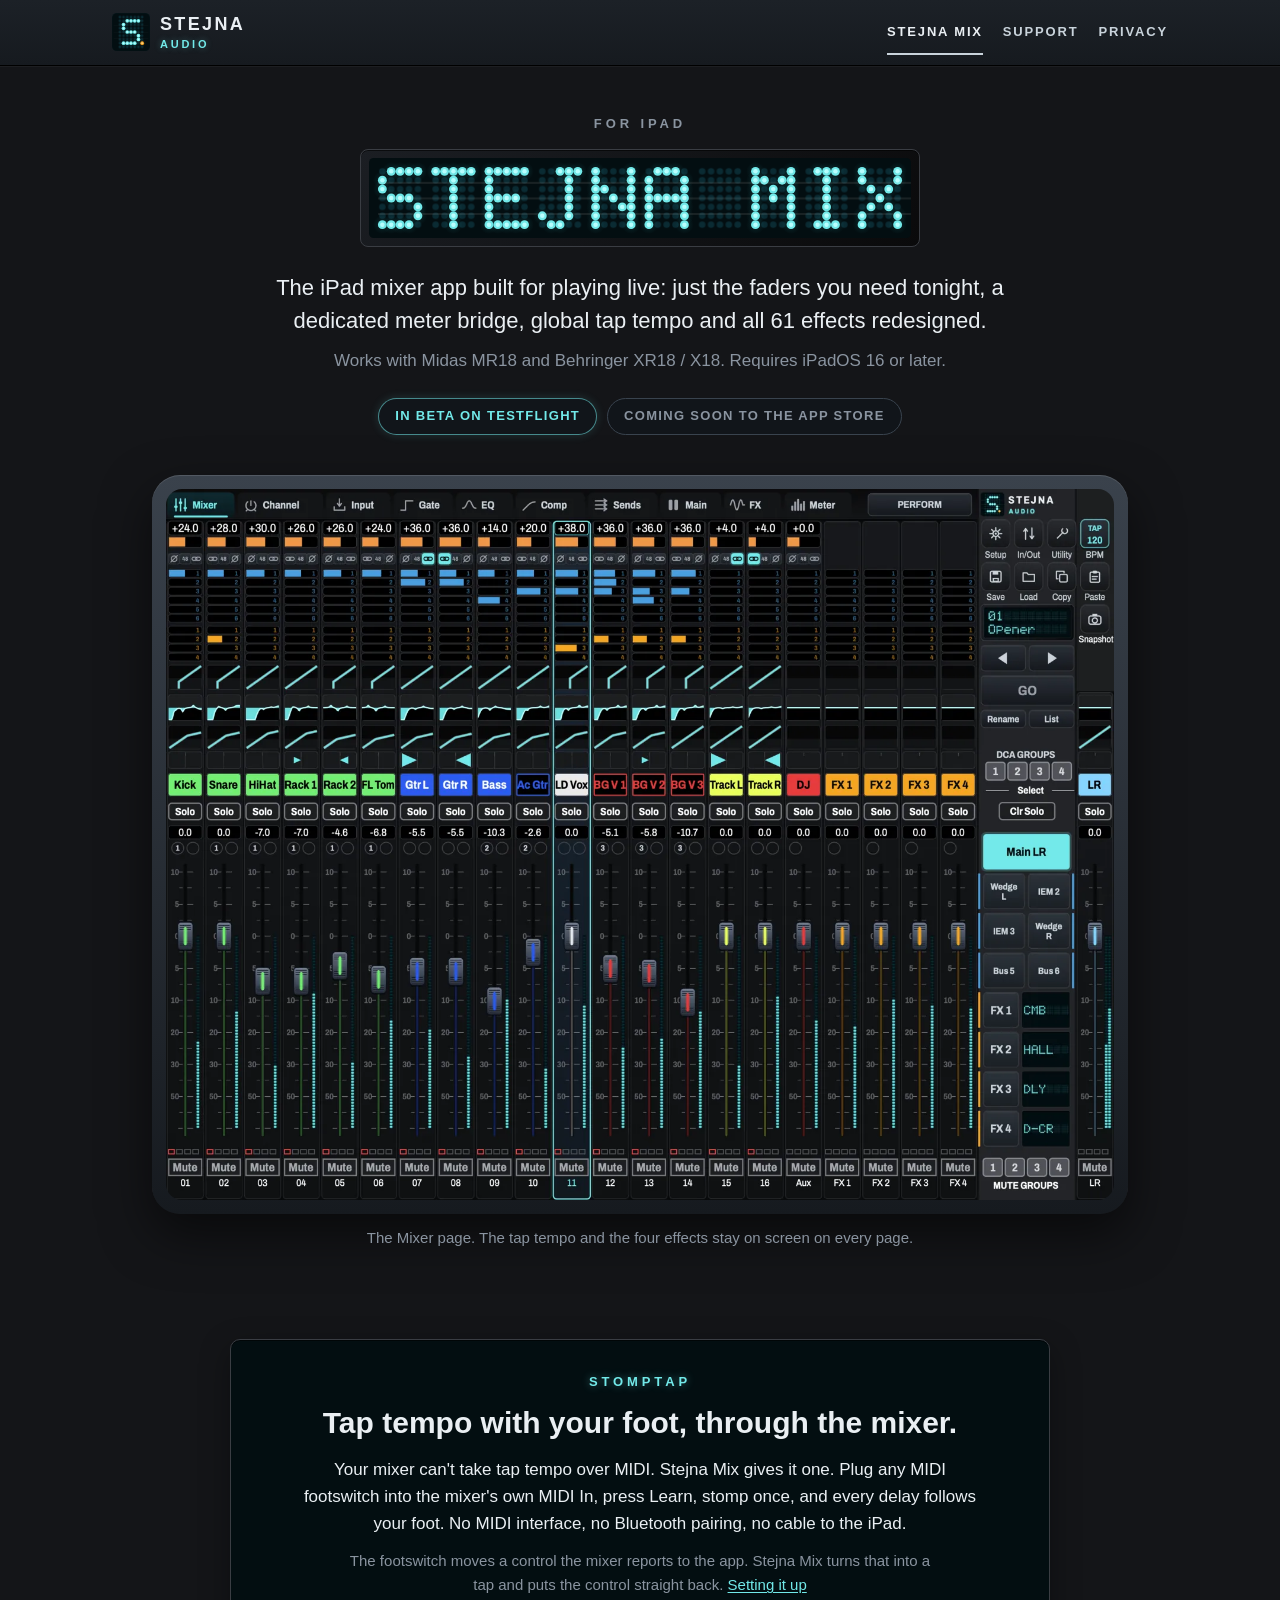
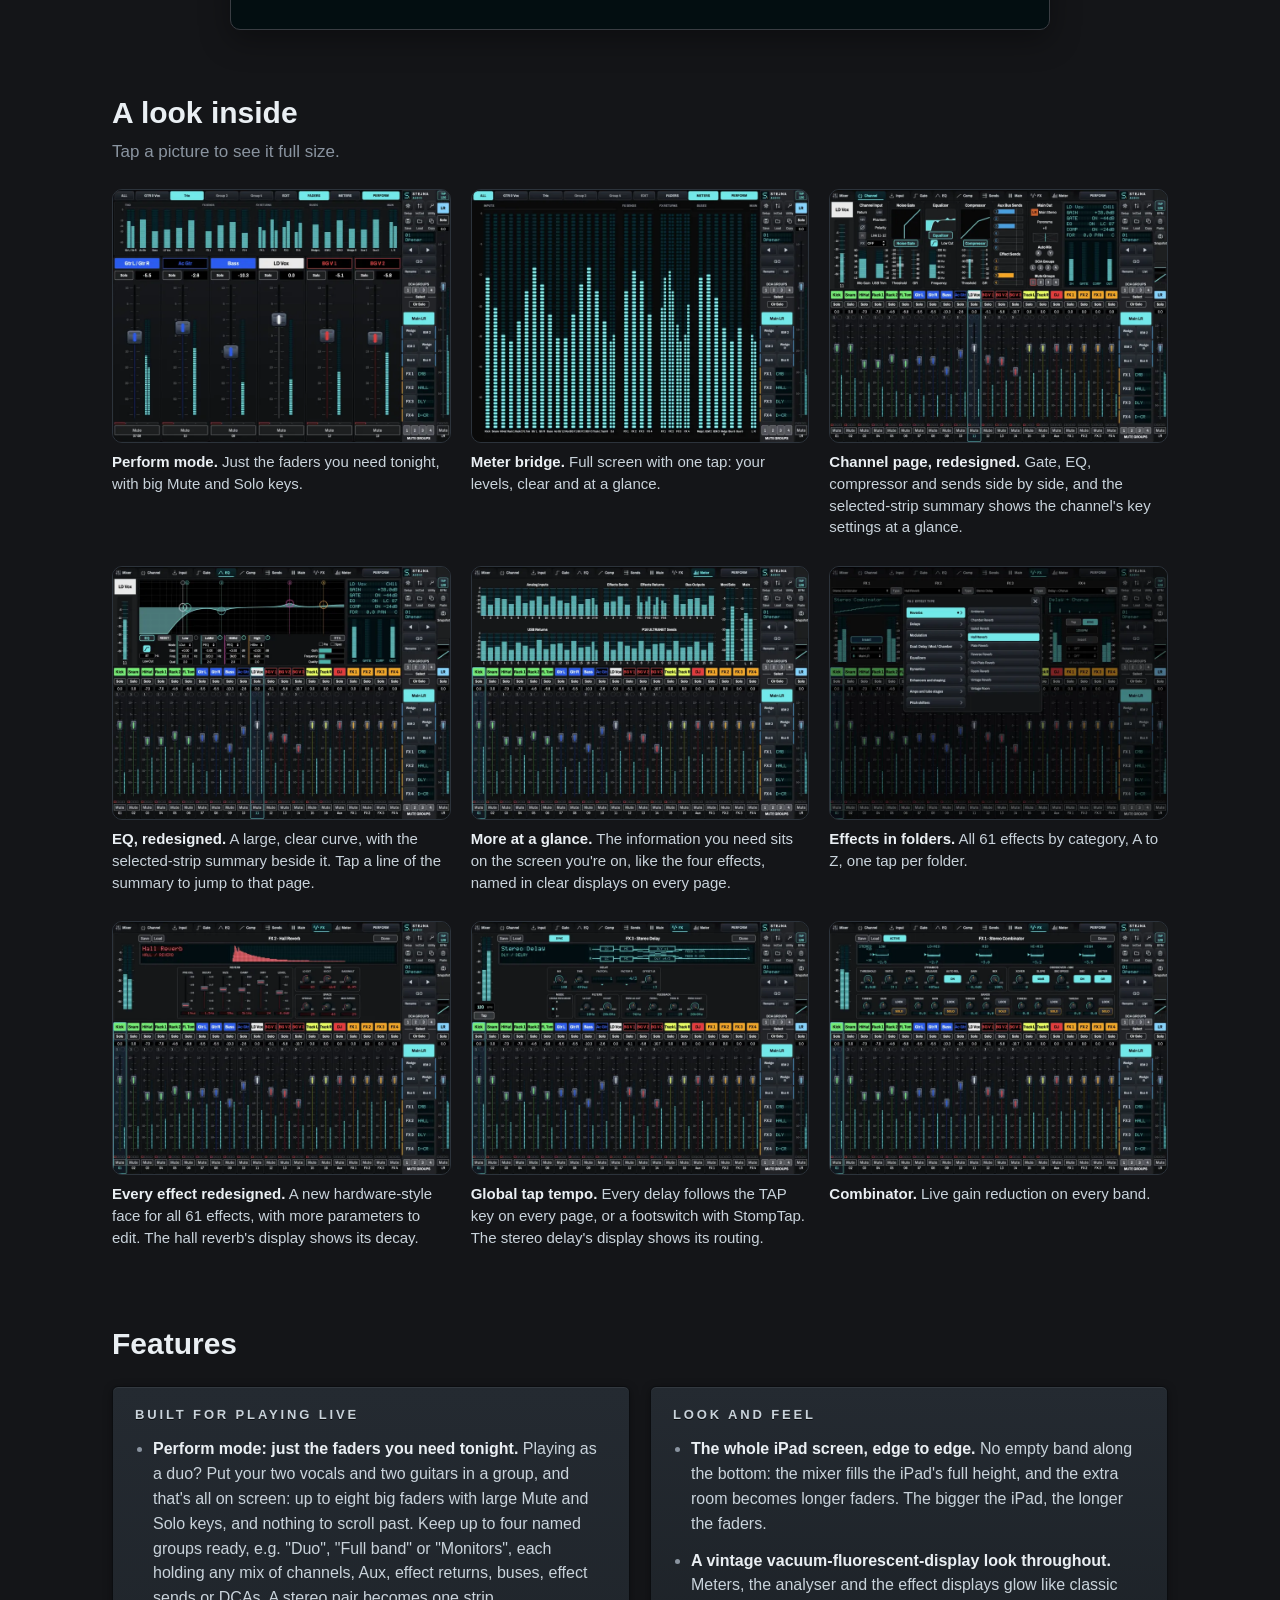
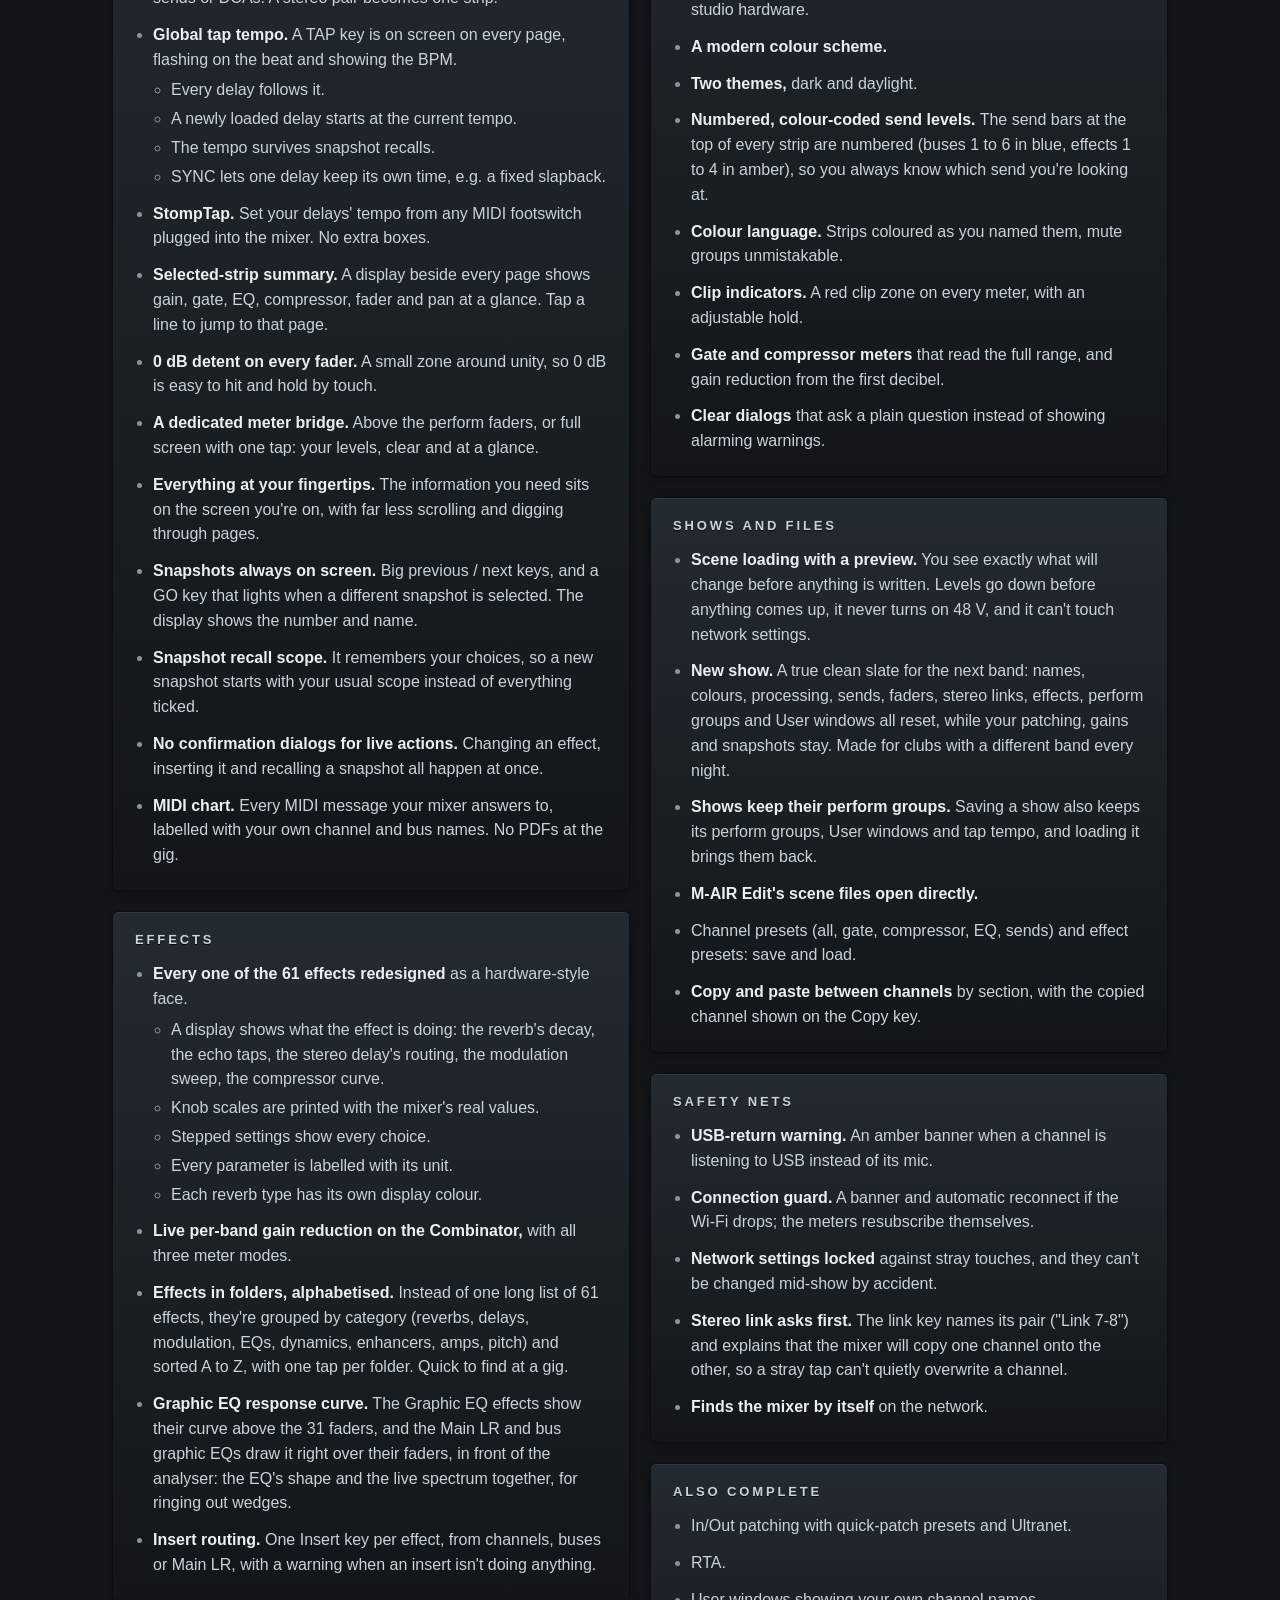
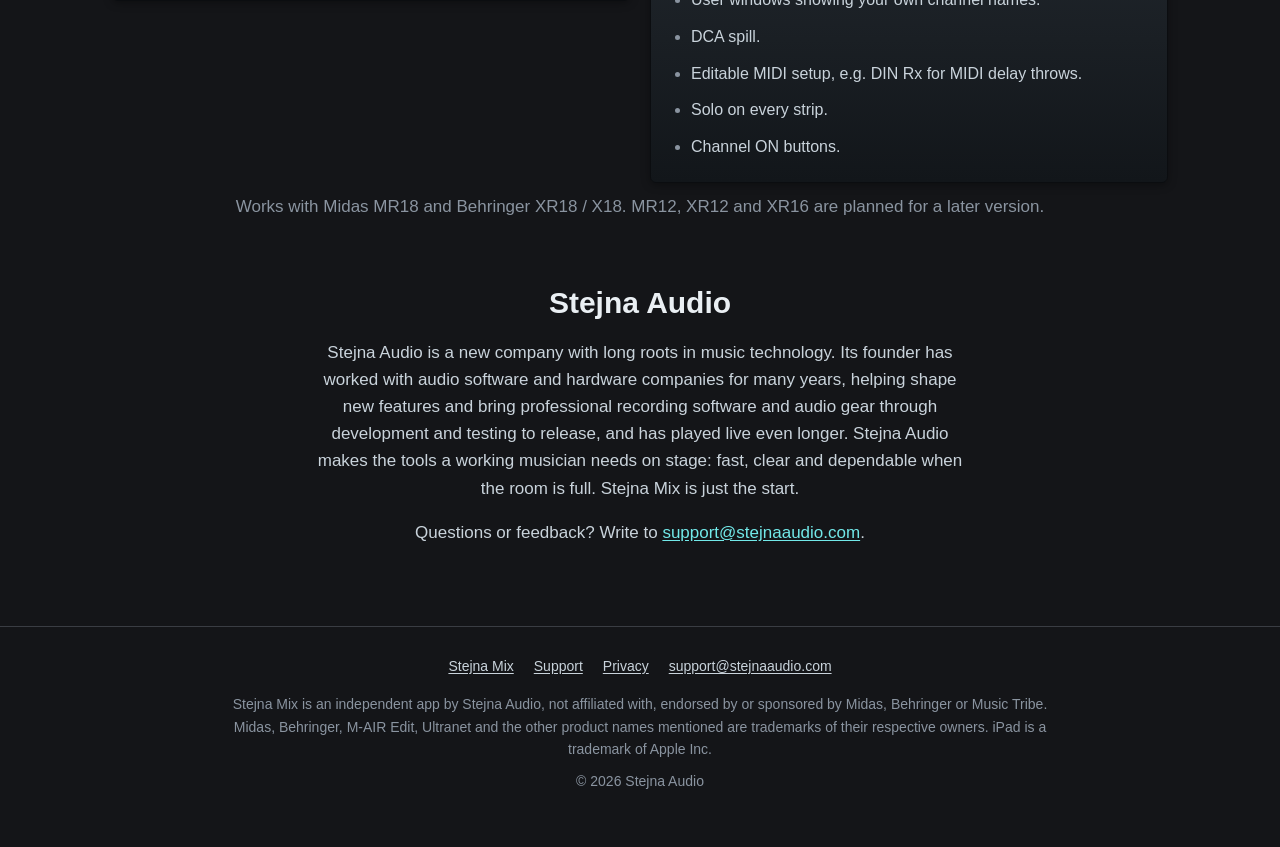
==== commit 54d75236: "Screenshots open in a viewer you page through: big previous / next keys, a swipe, the arrow keys, a " ====
--- a/index.html
+++ b/index.html
@@ -3,20 +3,21 @@
 <head>
 <meta charset="utf-8">
 <meta name="viewport" content="width=device-width, initial-scale=1">
-<title>Stejna Mix for iPad and iPhone · Stejna Audio</title>
-<meta name="description" content="Stejna Mix is a mixer app for iPad and iPhone, made for playing live: control a Midas MR18 or Behringer XR18 / X18 over Wi-Fi, with just the faders you need tonight, a dedicated meter bridge, global tap tempo, all 61 effects redesigned, and Pocket Mix on iPhone.">
+<title>Stejna Mix for iPad · Stejna Audio</title>
+<meta name="description" content="Stejna Mix is an iPad app for playing live: control a Midas MR18 or Behringer XR18 / X18 mixer over Wi-Fi, with just the faders you need tonight, a dedicated meter bridge, global tap tempo and all 61 effects redesigned.">
 <link rel="canonical" href="https://stejnaaudio.com/">
 <meta name="theme-color" content="#141518">
 <link rel="icon" href="/img/emblem.svg" type="image/svg+xml">
 <link rel="apple-touch-icon" href="/img/apple-touch-icon.png">
 <meta property="og:type" content="website">
 <meta property="og:site_name" content="Stejna Audio">
-<meta property="og:title" content="Stejna Mix for iPad and iPhone">
-<meta property="og:description" content="The mixer app built for playing live, on iPad and iPhone. Works with Midas MR18 and Behringer XR18 / X18.">
+<meta property="og:title" content="Stejna Mix for iPad">
+<meta property="og:description" content="The iPad mixer app built for playing live. Works with Midas MR18 and Behringer XR18 / X18.">
 <meta property="og:url" content="https://stejnaaudio.com/">
 <meta property="og:image" content="https://stejnaaudio.com/img/og.jpg">
 <meta name="twitter:card" content="summary_large_image">
 <link rel="stylesheet" href="/style.css">
+<script src="/viewer.js" defer></script>
 </head>
 <body>
 <a class="skip" href="#main">Skip to content</a>
@@ -26,7 +27,6 @@
     <nav aria-label="Site">
       <ul>
         <li><a href="/" aria-current="page">Stejna Mix</a></li>
-        <li><a href="/pocket-mix/">Pocket Mix</a></li>
         <li><a href="/support/">Support</a></li>
         <li><a href="/privacy/">Privacy</a></li>
       </ul>
@@ -36,12 +36,14 @@
 
 <main id="main">
   <section class="hero wrap">
-    <p class="kicker">For iPad and iPhone</p>
+    <p class="kicker">For iPad</p>
     <h1 class="vfd-well"><img src="/img/vfd-title.svg" alt="Stejna Mix" width="610" height="90"></h1>
-    <p class="lede">The mixer app built for playing live: just the faders you need tonight, a dedicated meter bridge, global tap tempo and all 61 effects redesigned. And on iPhone, <a href="/pocket-mix/">Pocket Mix</a> puts your whole gig in your pocket.</p>
-    <p class="compat">Works with Midas MR18 and Behringer XR18&nbsp;/&nbsp;X18. Requires iPadOS or iOS&nbsp;16 or later.</p>
-    <p class="get"><a class="key" href="https://apps.apple.com/app/id6821115687">Download on the App Store</a></p>
-    <p class="price">Free to download, with the demo mixer and My Mix (personal monitoring) free. One $14.99 purchase unlocks the full mixer on your iPad and iPhone. No subscription.</p>
+    <p class="lede">The iPad mixer app built for playing live: just the faders you need tonight, a dedicated meter bridge, global tap tempo and all 61 effects redesigned.</p>
+    <p class="compat">Works with Midas MR18 and Behringer XR18&nbsp;/&nbsp;X18. Requires iPadOS&nbsp;16 or later.</p>
+    <ul class="status">
+      <li class="pill on">In beta on TestFlight</li>
+      <li class="pill">Coming soon to the App Store</li>
+    </ul>
     <figure>
       <div class="device">
         <img src="/img/shots/01_mixer-1600.webp" srcset="/img/shots/01_mixer-800.webp 800w, /img/shots/01_mixer-1600.webp 1600w" sizes="(min-width: 1104px) 1040px, 94vw" width="1600" height="1200" alt="The Stejna Mix mixer page on iPad: sixteen channel strips with faders, sends and meters, and snapshot and tap-tempo controls at the right." fetchpriority="high">
@@ -50,35 +52,11 @@
     </figure>
   </section>
 
-  <section class="section wrap video" aria-labelledby="watch">
-    <div class="section-head">
-      <h2 id="watch">See it in action</h2>
-      <p>Thirty seconds on a Midas MR18 with a band playing. The video has no sound.</p>
-    </div>
-    <figure>
-      <div class="device">
-        <video controls muted playsinline preload="none" poster="/video/stejna-mix-ipad-poster.webp" width="1280" height="960" aria-label="Stejna Mix on iPad: the house PIN, the mixer, a channel's detail panel, the effects, building a Perform group with big faders and a meter bridge, and My Mix, a player's own monitor mix.">
-          <source src="/video/stejna-mix-ipad.mp4" type="video/mp4">
-        </video>
-      </div>
-    </figure>
-  </section>
-
-  <section class="section wrap" aria-labelledby="pocket">
-    <div class="spotlight with-shot">
-      <p class="kicker">Pocket Mix</p>
-      <h2 id="pocket">Your whole gig on your iPhone.</h2>
-      <p>On iPhone, Stejna Mix is Pocket Mix: big faders and the master in landscape, every monitor mix one tap away, and the channel controls you reach for at a show, from gain and EQ to effects and snapshots. One purchase covers your iPad and iPhone.</p>
-      <img src="/img/phone/01_trio-1800.webp" srcset="/img/phone/01_trio-900.webp 900w, /img/phone/01_trio-1800.webp 1800w" sizes="(min-width: 760px) 640px, 90vw" width="1800" height="829" loading="lazy" alt="Pocket Mix on iPhone: three faders for a trio, the master and the mute groups.">
-      <p class="how"><a href="/pocket-mix/">More about Pocket Mix</a></p>
-    </div>
-  </section>
-
   <section class="section wrap" aria-labelledby="stomptap">
     <div class="spotlight">
       <p class="kicker">StompTap</p>
       <h2 id="stomptap">Tap tempo with your foot, through the mixer.</h2>
-      <p>Your mixer can't take tap tempo over MIDI. Stejna Mix gives it one. Plug any MIDI footswitch into the mixer's own MIDI In, press Learn, stomp once, and every delay follows your foot. No MIDI interface, no Bluetooth pairing, no cable to your iPad or iPhone.</p>
+      <p>Your mixer can't take tap tempo over MIDI. Stejna Mix gives it one. Plug any MIDI footswitch into the mixer's own MIDI In, press Learn, stomp once, and every delay follows your foot. No MIDI interface, no Bluetooth pairing, no cable to the iPad.</p>
       <p class="how">The footswitch moves a control the mixer reports to the app. Stejna Mix turns that into a tap and puts the control straight back. <a href="/support/#stomptap">Setting it up</a></p>
     </div>
   </section>
@@ -128,23 +106,12 @@
           <li><strong>StompTap.</strong> Set your delays' tempo from any MIDI footswitch plugged into the mixer. No extra boxes.</li>
           <li><strong>Selected-strip summary.</strong> A display beside every page shows gain, gate, EQ, compressor, fader and pan at a glance. Tap a line to jump to that page.</li>
           <li><strong>0 dB detent on every fader.</strong> A small zone around unity, so 0 dB is easy to hit and hold by touch.</li>
-          <li><strong>Precise gain without dragging.</strong> On the Input page, big +1 and &minus;1&nbsp;dB keys sit beside every mic gain and USB trim, and the Aux's gain and trim. Each press lands on a whole decibel, so you set every channel exactly, the same way every time, instead of nudging a slider on the glass and overshooting. When you do drag, the gain and trim sliders hold at 0&nbsp;dB, like the faders.</li>
           <li><strong>A dedicated meter bridge.</strong> Above the perform faders, or full screen with one tap: your levels, clear and at a glance.</li>
           <li><strong>Everything at your fingertips.</strong> The information you need sits on the screen you're on, with far less scrolling and digging through pages.</li>
           <li><strong>Snapshots always on screen.</strong> Big previous / next keys, and a GO key that lights when a different snapshot is selected. The display shows the number and name.</li>
           <li><strong>Snapshot recall scope.</strong> It remembers your choices, so a new snapshot starts with your usual scope instead of everything ticked.</li>
           <li><strong>No confirmation dialogs for live actions.</strong> Changing an effect, inserting it and recalling a snapshot all happen at once.</li>
-          <li><strong>MIDI chart.</strong> Every MIDI message your mixer answers to, labeled with your own channel and bus names. No PDFs at the gig.</li>
-        </ul>
-      </article>
-
-      <article class="card">
-        <h3>For the whole band</h3>
-        <ul>
-          <li><strong>My Mix: personal monitoring.</strong> Each iPad or iPhone chooses once: the full mixer, or My Mix, one player's own monitor mix, named and coloured by the player. In My Mix the faders set only what that musician hears; the main mix and everyone else's mixes are out of reach. It's free, so the whole band can install it.</li>
-          <li><strong>House PIN.</strong> Set one and the full mixer asks for it on every other device. Made for clubs that hand out monitor mixes.</li>
-          <li><strong>Try it without a mixer.</strong> The built-in demo mixer is a complete 16-channel band show, with names, colors, effects, monitor mixes and moving meters. Nothing reaches a real mixer.</li>
-          <li><strong>No internet needed at the gig.</strong> Stejna Mix talks to your mixer over its own Wi-Fi. Once bought, the full mixer stays unlocked with no internet or cell signal at all.</li>
+          <li><strong>MIDI chart.</strong> Every MIDI message your mixer answers to, labelled with your own channel and bus names. No PDFs at the gig.</li>
         </ul>
       </article>
 
@@ -156,13 +123,13 @@
               <li>A display shows what the effect is doing: the reverb's decay, the echo taps, the stereo delay's routing, the modulation sweep, the compressor curve.</li>
               <li>Knob scales are printed with the mixer's real values.</li>
               <li>Stepped settings show every choice.</li>
-              <li>Every parameter is labeled with its unit.</li>
-              <li>Each reverb type has its own display color.</li>
+              <li>Every parameter is labelled with its unit.</li>
+              <li>Each reverb type has its own display colour.</li>
             </ul>
           </li>
           <li><strong>Live per-band gain reduction on the Combinator,</strong> with all three meter modes.</li>
-          <li><strong>Effects in folders, alphabetized.</strong> Instead of one long list of 61 effects, they're grouped by category (reverbs, delays, modulation, EQs, dynamics, enhancers, amps, pitch) and sorted A to Z, with one tap per folder. Quick to find at a gig.</li>
-          <li><strong>Graphic EQ response curve.</strong> The Graphic EQ effects show their curve above the 31 faders, and the Main LR and bus graphic EQs draw it right over their faders, in front of the analyzer: the EQ's shape and the live spectrum together, for ringing out wedges.</li>
+          <li><strong>Effects in folders, alphabetised.</strong> Instead of one long list of 61 effects, they're grouped by category (reverbs, delays, modulation, EQs, dynamics, enhancers, amps, pitch) and sorted A to Z, with one tap per folder. Quick to find at a gig.</li>
+          <li><strong>Graphic EQ response curve.</strong> The Graphic EQ effects show their curve above the 31 faders, and the Main LR and bus graphic EQs draw it right over their faders, in front of the analyser: the EQ's shape and the live spectrum together, for ringing out wedges.</li>
           <li><strong>Insert routing.</strong> One Insert key per effect, from channels, buses or Main LR, with a warning when an insert isn't doing anything.</li>
         </ul>
       </article>
@@ -171,11 +138,11 @@
         <h3>Look and feel</h3>
         <ul>
           <li><strong>The whole iPad screen, edge to edge.</strong> No empty band along the bottom: the mixer fills the iPad's full height, and the extra room becomes longer faders. The bigger the iPad, the longer the faders.</li>
-          <li><strong>A vintage vacuum-fluorescent-display look throughout.</strong> Meters, the analyzer and the effect displays glow like classic studio hardware.</li>
-          <li><strong>A modern color scheme.</strong></li>
-          <li><strong>Seven themes,</strong> from the classic cyan VFD to Blue Vacuum and brushed Silver, plus Daylight for outdoor stages. Amber Glow, Green Phosphor and Battle Station light every channel name like an 80s display, and Battle Station's red on black keeps your night vision on a dark stage. Each brings its own matching channel colors.</li>
-          <li><strong>Numbered, color-coded send levels.</strong> The send bars at the top of every strip are numbered (buses 1 to 6 in blue, effects 1 to 4 in amber), so you always know which send you're looking at.</li>
-          <li><strong>Color language.</strong> Strips colored as you named them, mute groups unmistakable.</li>
+          <li><strong>A vintage vacuum-fluorescent-display look throughout.</strong> Meters, the analyser and the effect displays glow like classic studio hardware.</li>
+          <li><strong>A modern colour scheme.</strong></li>
+          <li><strong>Two themes,</strong> dark and daylight.</li>
+          <li><strong>Numbered, colour-coded send levels.</strong> The send bars at the top of every strip are numbered (buses 1 to 6 in blue, effects 1 to 4 in amber), so you always know which send you're looking at.</li>
+          <li><strong>Colour language.</strong> Strips coloured as you named them, mute groups unmistakable.</li>
           <li><strong>Clip indicators.</strong> A red clip zone on every meter, with an adjustable hold.</li>
           <li><strong>Gate and compressor meters</strong> that read the full range, and gain reduction from the first decibel.</li>
           <li><strong>Clear dialogs</strong> that ask a plain question instead of showing alarming warnings.</li>
@@ -186,7 +153,7 @@
         <h3>Shows and files</h3>
         <ul>
           <li><strong>Scene loading with a preview.</strong> You see exactly what will change before anything is written. Levels go down before anything comes up, it never turns on 48 V, and it can't touch network settings.</li>
-          <li><strong>New show.</strong> The whole mixer back to its factory settings, like opening it for the first time: names, colors, gain and 48&nbsp;V, EQ, gates, compressors, sends, routing, effects and stereo links, plus your perform groups and User windows. Your network settings and saved snapshots stay. Made for clubs with a different band every night, so nobody chases the last engineer's settings.</li>
+          <li><strong>New show.</strong> A true clean slate for the next band: names, colours, processing, sends, faders, stereo links, effects, perform groups and User windows all reset, while your patching, gains and snapshots stay. Made for clubs with a different band every night.</li>
           <li><strong>Shows keep their perform groups.</strong> Saving a show also keeps its perform groups, User windows and tap tempo, and loading it brings them back.</li>
           <li><strong>M-AIR Edit's scene files open directly.</strong></li>
           <li>Channel presets (all, gate, compressor, EQ, sends) and effect presets: save and load.</li>
@@ -232,12 +199,11 @@
   <div class="wrap">
     <ul>
       <li><a href="/">Stejna Mix</a></li>
-      <li><a href="/pocket-mix/">Pocket Mix</a></li>
       <li><a href="/support/">Support</a></li>
       <li><a href="/privacy/">Privacy</a></li>
       <li><a href="mailto:support@stejnaaudio.com">support@stejnaaudio.com</a></li>
     </ul>
-    <p>Stejna Mix is an independent app by Stejna Audio, not affiliated with, endorsed by or sponsored by Midas, Behringer or Music Tribe. Midas, Behringer, M-AIR Edit, Ultranet and the other product names mentioned are trademarks of their respective owners. iPad and iPhone are trademarks of Apple Inc.</p>
+    <p>Stejna Mix is an independent app by Stejna Audio, not affiliated with, endorsed by or sponsored by Midas, Behringer or Music Tribe. Midas, Behringer, M-AIR Edit, Ultranet and the other product names mentioned are trademarks of their respective owners. iPad is a trademark of Apple Inc.</p>
     <p>© 2026 Stejna Audio</p>
   </div>
 </footer>
--- a/style.css
+++ b/style.css
@@ -104,6 +104,83 @@
 @media (min-width: 760px) {
   .shots { grid-auto-flow: row; grid-template-columns: repeat(3, 1fr); overflow: visible; gap: 28px 20px; }
 }
+.shots a { cursor: zoom-in; }
+
+/* the screenshot viewer (viewer.js): one picture at a time on dark metal, big previous / next keys, the count on the
+   glass. Landscape: the keys at the sides, full height to hit. Portrait: the keys at the bottom, under your thumbs. */
+:root.viewing { overflow: hidden; }
+.viewer {
+  --side: 92px; --cap: 100px;          /* --cap: the room kept under the picture for its caption */
+  inset: 0; width: auto; height: auto; max-width: none; max-height: none; margin: 0; overflow: hidden;
+  padding: max(12px, env(safe-area-inset-top)) max(12px, env(safe-area-inset-right)) max(12px, env(safe-area-inset-bottom)) max(12px, env(safe-area-inset-left));
+  border: 0; color: var(--text); background: #0B0C0E; cursor: zoom-out;
+}
+.viewer::backdrop { background: transparent; }
+.viewer[open] {
+  display: grid; gap: 12px 0;
+  grid-template-columns: var(--side) minmax(0, 1fr) var(--side);
+  grid-template-rows: auto minmax(0, 1fr);
+  grid-template-areas: "count body close" "prev body next";
+  animation: viewer-in .15s ease-out;
+}
+@keyframes viewer-in { from { opacity: 0; } }
+.viewer :where(button) {
+  appearance: none; margin: 0; padding: 0; border: 0; background: none; color: var(--ink); font: inherit;
+  cursor: pointer; touch-action: manipulation; -webkit-tap-highlight-color: transparent; user-select: none;
+}
+.viewer-side:focus-visible { outline: none; }
+.viewer svg { display: block; width: 40px; height: 40px; }
+.viewer-key, .viewer-close {          /* raised-metal keys, like the App Store key */
+  display: grid; place-items: center; border-radius: 14px;
+  background: linear-gradient(var(--bezel-top), var(--bezel-bot)); border: 1px solid #0B0D10;
+  box-shadow: inset 0 1px 0 rgba(255, 255, 255, .14), 0 3px 10px rgba(0, 0, 0, .45);
+}
+.viewer button:hover .viewer-key, .viewer-close:hover { color: var(--core); box-shadow: inset 0 1px 0 rgba(255, 255, 255, .18), 0 3px 14px rgba(114, 233, 233, .18); }
+.viewer button:active .viewer-key, .viewer-close:active { background: linear-gradient(var(--bezel-bot), var(--bezel-top)); }
+.viewer-side:focus-visible .viewer-key, .viewer-close:focus-visible { outline: 2px solid var(--cyan); outline-offset: 3px; border-radius: 14px; }
+.viewer-close { grid-area: close; justify-self: end; align-self: start; width: 64px; height: 64px; }
+.viewer-close svg { width: 32px; height: 32px; }
+.viewer-side { display: grid; place-items: center; }
+.viewer-prev { grid-area: prev; }
+.viewer-next { grid-area: next; }
+.viewer-key { width: 76px; height: 124px; }
+.viewer-count {                       /* a small display: cyan phosphor on the glass */
+  grid-area: count; justify-self: start; align-self: start; margin: 0; padding: 6px 10px; border-radius: 6px;
+  background: var(--glass); border: 1px solid var(--rule); box-shadow: inset 0 1px 0 rgba(0, 0, 0, .6);
+  color: var(--cyan); text-shadow: 0 0 8px rgba(114, 233, 233, .45);
+  font-size: 20px; font-weight: 700; line-height: 1.3; font-variant-numeric: tabular-nums; white-space: nowrap; cursor: default;
+}
+.viewer-body {
+  grid-area: body; min-width: 0; min-height: 0; container-type: size;
+  display: flex; flex-direction: column; align-items: center; justify-content: center;
+}
+.viewer-pic {
+  flex: none; width: min(100cqw, (100cqh - var(--cap)) * var(--ar, 1.333), 1600px); aspect-ratio: var(--ar, 1.333);
+  border-radius: 12px; border: 1px solid #2C333B; background: var(--glass); box-shadow: 0 20px 60px rgba(0, 0, 0, .6); cursor: auto;
+}
+.viewer-cap {
+  flex: none; width: 100%; max-width: 46em; height: var(--cap); margin: 0; padding-top: 14px;
+  color: var(--text); font-size: 18px; line-height: 1.45; text-align: center;
+}
+@supports not (width: 1cqw) { .viewer-pic { width: auto; max-height: calc(100vh - 220px); } }
+@media (orientation: portrait) {
+  .viewer { --cap: 150px; }
+  .viewer[open] {
+    grid-template-columns: minmax(0, 1fr) auto minmax(0, 1fr);
+    grid-template-rows: auto minmax(0, 1fr) auto; column-gap: 12px;
+    grid-template-areas: ". . close" "body body body" "prev count next";
+  }
+  .viewer-count { align-self: center; justify-self: center; }
+  .viewer-side { padding-top: 12px; }   /* reach a little above the key too */
+  .viewer-prev { justify-items: start; }
+  .viewer-next { justify-items: end; }
+  .viewer-key { width: min(100%, 200px); height: 76px; }
+}
+@media (orientation: landscape) and (max-height: 540px) {   /* a phone on its side: all the height to the picture */
+  .viewer { --cap: 0px; }
+  .viewer-cap { display: none; }
+  .viewer-key { height: 96px; }
+}
 
 /* features: rack-module cards in balanced columns */
 .features { margin-top: 24px; columns: 2 380px; column-gap: 20px; }
@@ -156,27 +233,3 @@
 .site-foot ul { list-style: none; display: flex; flex-wrap: wrap; justify-content: center; gap: 4px 20px; margin: 0 0 16px; padding: 0; }
 .site-foot a { color: var(--text); }
 .site-foot a:hover { color: var(--ink); }
-
-/* ---- launch (1.0): the App Store key, the price line, an iPhone in a bezel, the three-up, the phone screenshots, the video */
-.get { margin: 26px 0 0; text-align: center; }
-.key {           /* a raised-metal key: an ACTION (pills show state) */
-  display: inline-block; padding: 13px 26px; border-radius: 8px; text-decoration: none;
-  color: var(--ink); font-size: 16px; font-weight: 700; letter-spacing: .06em;
-  background: linear-gradient(var(--bezel-top), var(--bezel-bot)); border: 1px solid #0B0D10;
-  box-shadow: inset 0 1px 0 rgba(255, 255, 255, .14), 0 3px 10px rgba(0, 0, 0, .45);
-}
-.key:hover { color: var(--core); box-shadow: inset 0 1px 0 rgba(255, 255, 255, .18), 0 3px 14px rgba(114, 233, 233, .18); }
-.price { margin: 12px auto 0; max-width: 34em; color: var(--dim); font-size: 15px; text-align: center; }
-.device.phone { max-width: 980px; padding: clamp(6px, 1vw, 12px); border-radius: clamp(22px, 4.5vw, 52px); }
-.device.phone img { border-radius: clamp(16px, 3.6vw, 42px); }
-.trio { margin-top: 24px; display: grid; gap: 20px; }
-@media (min-width: 860px) { .trio { grid-template-columns: repeat(3, 1fr); } }
-.trio .card p { margin: 0 0 12px; font-size: 16px; line-height: 1.55; }
-.phone-shots { grid-auto-columns: min(92%, 560px); }
-.phone-shots img { aspect-ratio: 2868 / 1320; }
-@media (min-width: 760px) { .phone-shots { grid-template-columns: repeat(2, 1fr); } }
-.video .device { margin-top: 24px; }
-.video video { display: block; width: 100%; height: auto; border-radius: clamp(8px, 1.4vw, 16px); background: var(--glass); }
-.video figcaption { margin-top: 12px; color: var(--dim); font-size: 15px; text-align: center; }
-.spotlight.with-shot img { margin: 22px auto 4px; max-width: 640px; width: 100%; border-radius: 14px; border: 1px solid #2C333B; }
-.video .device.phone video { border-radius: clamp(16px, 3.6vw, 42px); }
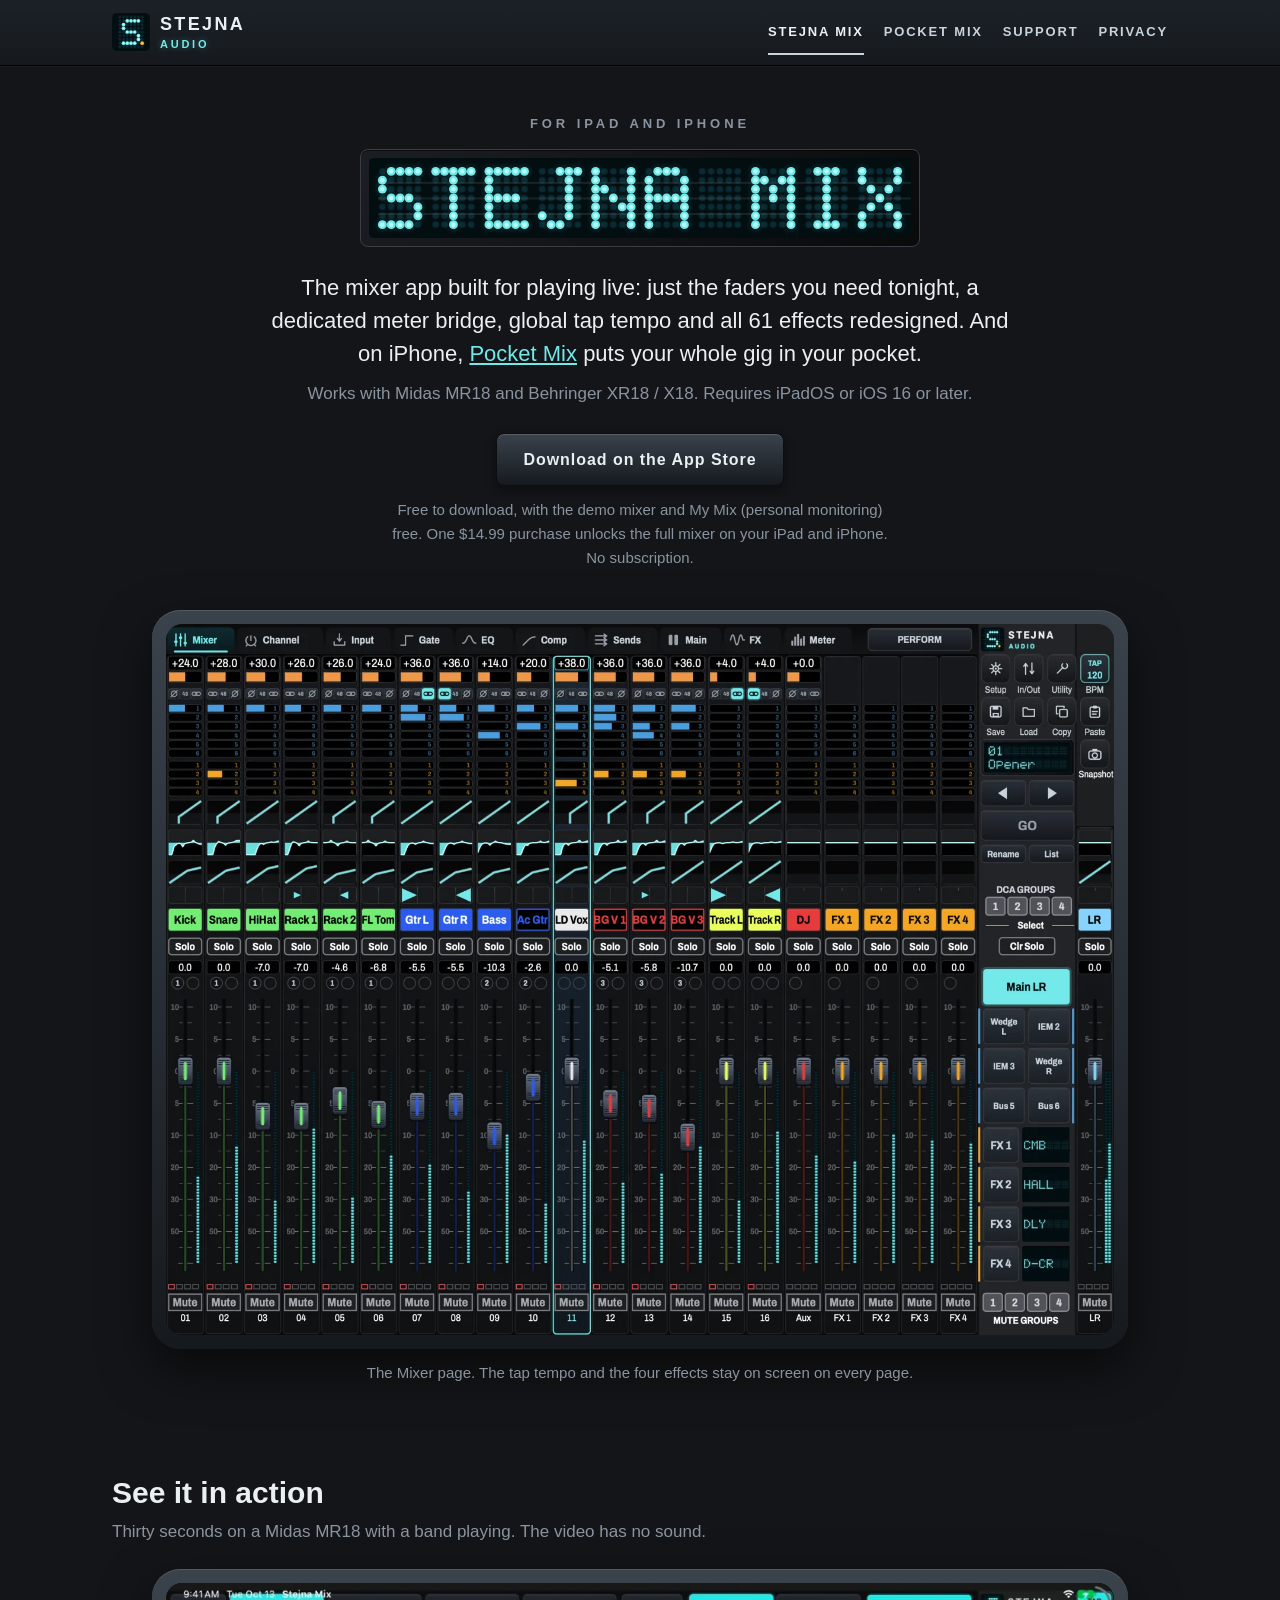
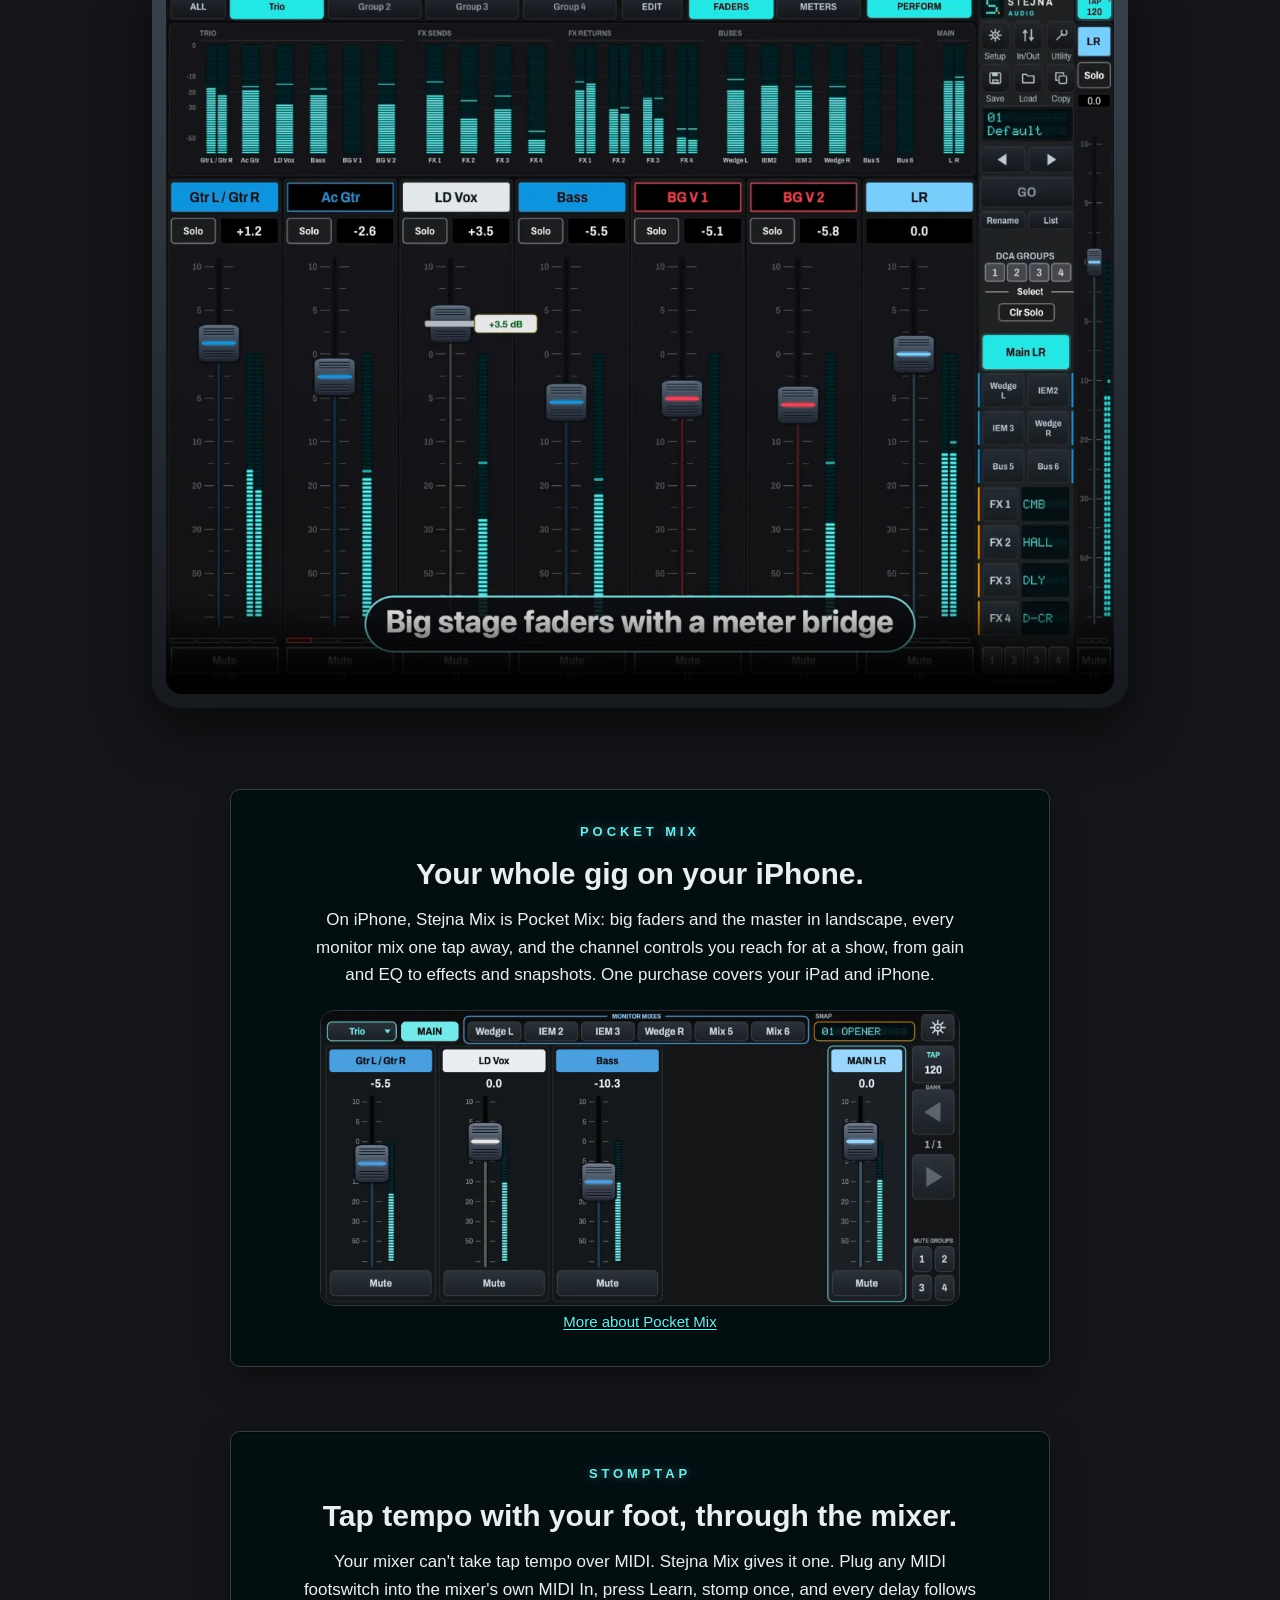
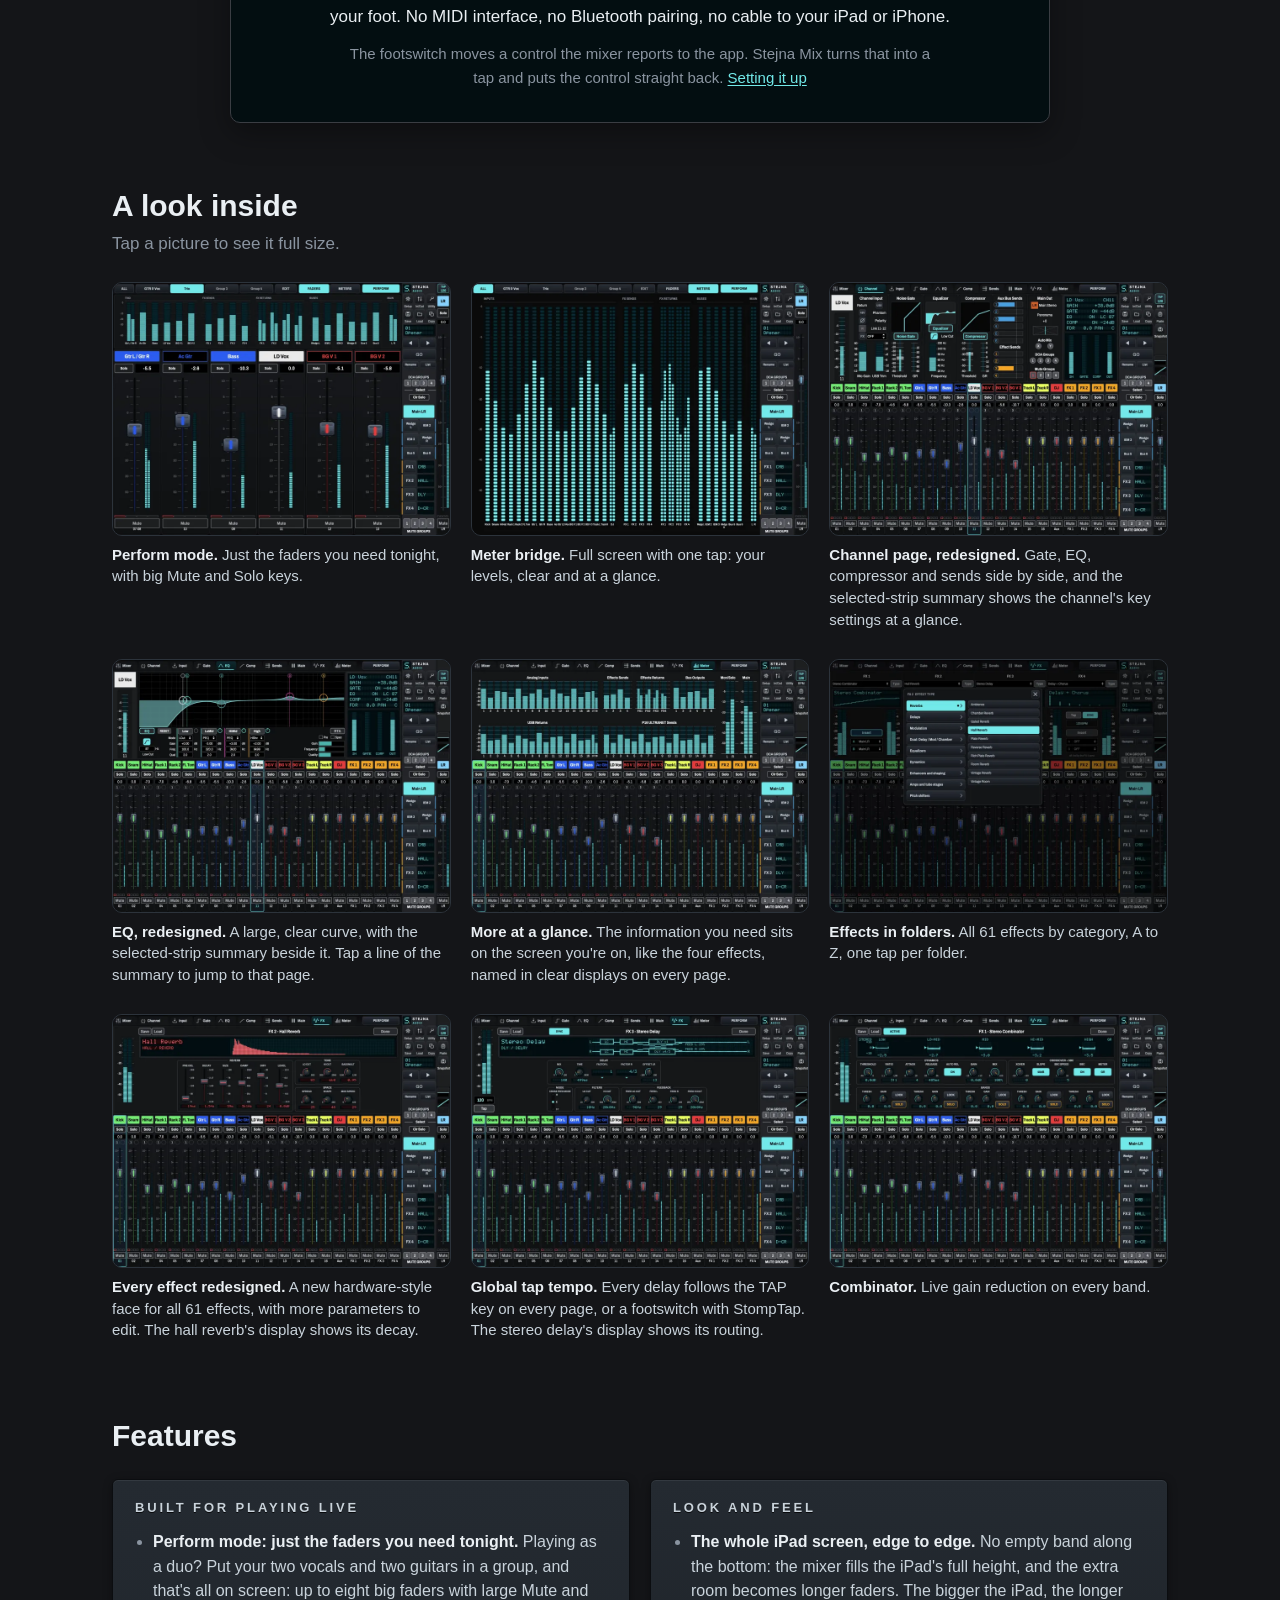
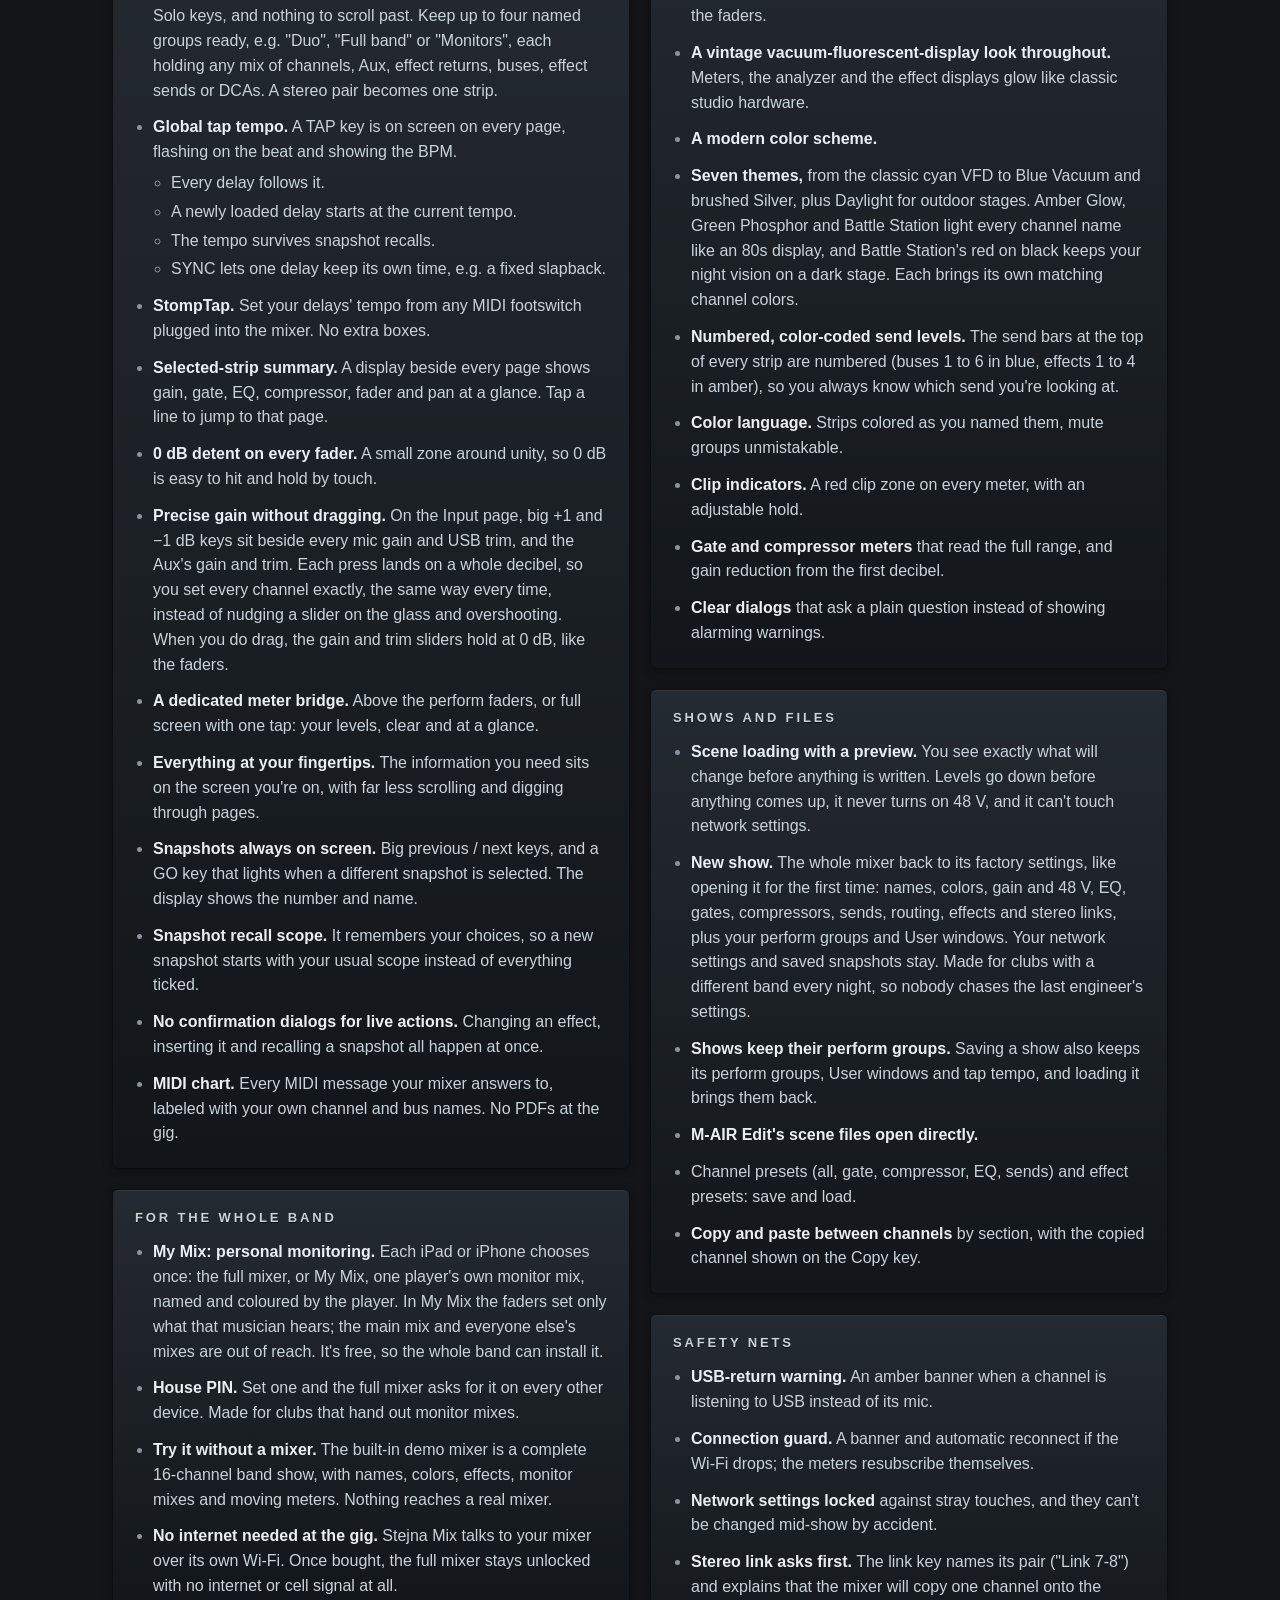
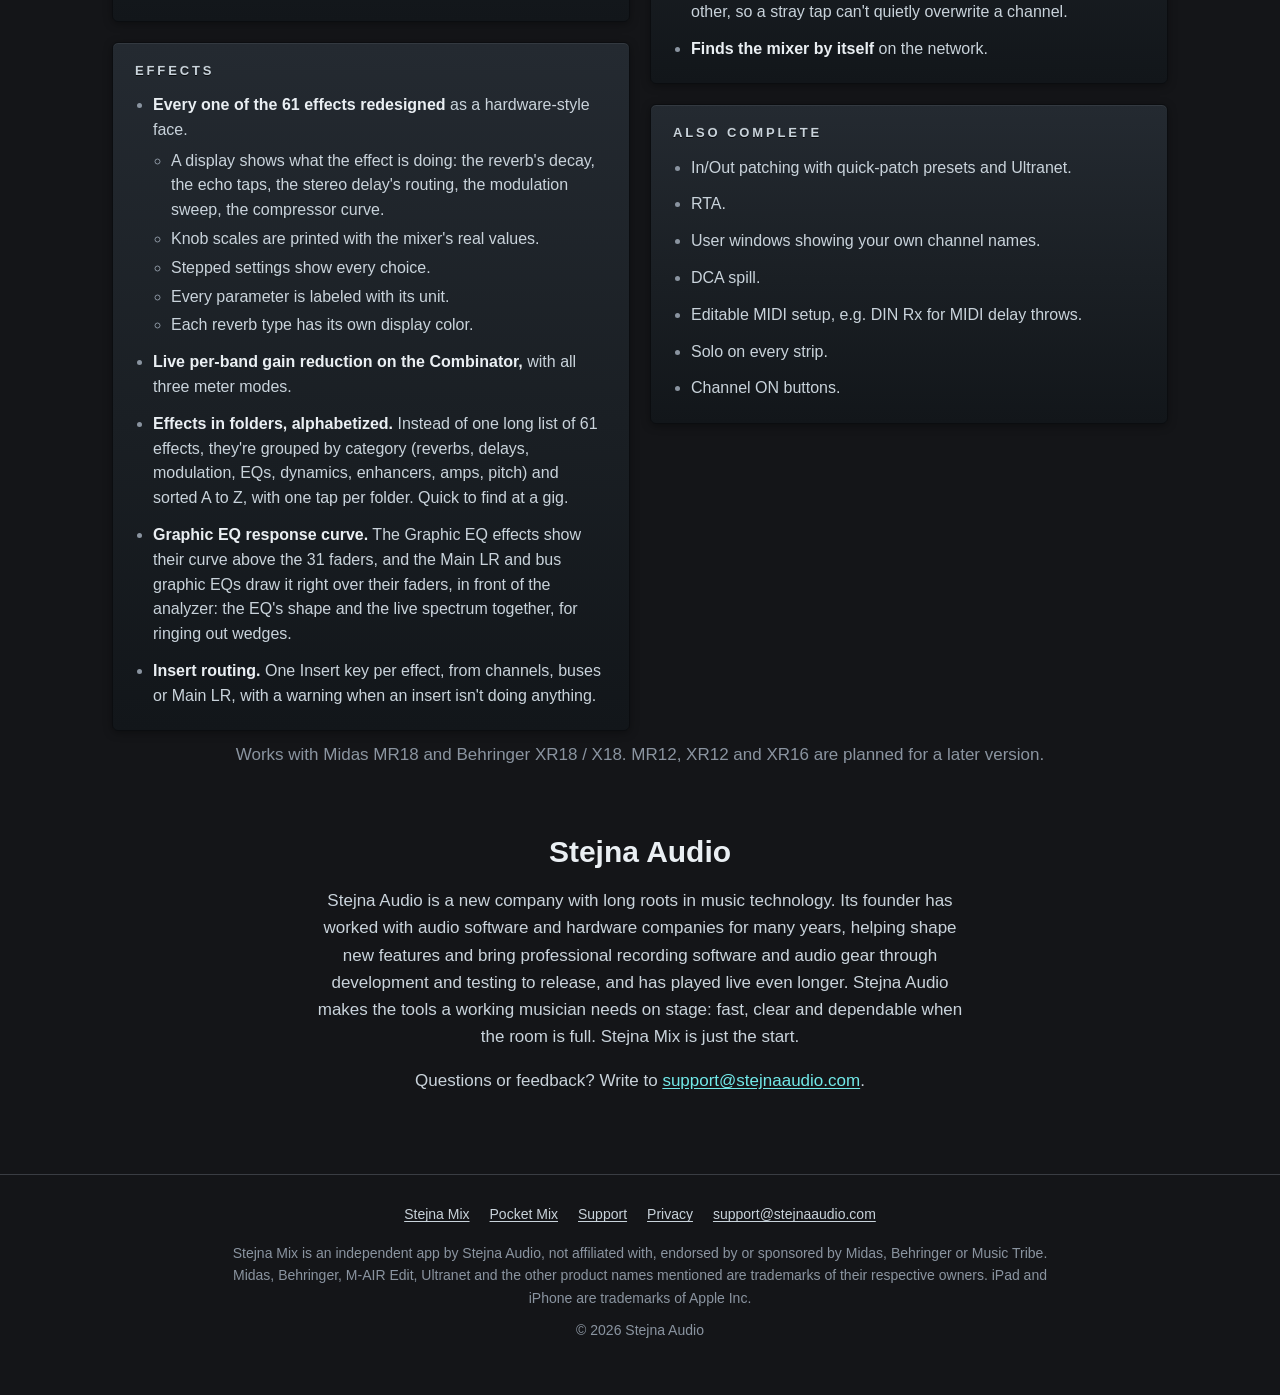
==== commit db0d1f64: "Screenshots open in a viewer you page through (home and Pocket Mix): big previous / next keys, a swi" ====
--- a/index.html
+++ b/index.html
@@ -3,16 +3,16 @@
 <head>
 <meta charset="utf-8">
 <meta name="viewport" content="width=device-width, initial-scale=1">
-<title>Stejna Mix for iPad · Stejna Audio</title>
-<meta name="description" content="Stejna Mix is an iPad app for playing live: control a Midas MR18 or Behringer XR18 / X18 mixer over Wi-Fi, with just the faders you need tonight, a dedicated meter bridge, global tap tempo and all 61 effects redesigned.">
+<title>Stejna Mix for iPad and iPhone · Stejna Audio</title>
+<meta name="description" content="Stejna Mix is a mixer app for iPad and iPhone, made for playing live: control a Midas MR18 or Behringer XR18 / X18 over Wi-Fi, with just the faders you need tonight, a dedicated meter bridge, global tap tempo, all 61 effects redesigned, and Pocket Mix on iPhone.">
 <link rel="canonical" href="https://stejnaaudio.com/">
 <meta name="theme-color" content="#141518">
 <link rel="icon" href="/img/emblem.svg" type="image/svg+xml">
 <link rel="apple-touch-icon" href="/img/apple-touch-icon.png">
 <meta property="og:type" content="website">
 <meta property="og:site_name" content="Stejna Audio">
-<meta property="og:title" content="Stejna Mix for iPad">
-<meta property="og:description" content="The iPad mixer app built for playing live. Works with Midas MR18 and Behringer XR18 / X18.">
+<meta property="og:title" content="Stejna Mix for iPad and iPhone">
+<meta property="og:description" content="The mixer app built for playing live, on iPad and iPhone. Works with Midas MR18 and Behringer XR18 / X18.">
 <meta property="og:url" content="https://stejnaaudio.com/">
 <meta property="og:image" content="https://stejnaaudio.com/img/og.jpg">
 <meta name="twitter:card" content="summary_large_image">
@@ -27,6 +27,7 @@
     <nav aria-label="Site">
       <ul>
         <li><a href="/" aria-current="page">Stejna Mix</a></li>
+        <li><a href="/pocket-mix/">Pocket Mix</a></li>
         <li><a href="/support/">Support</a></li>
         <li><a href="/privacy/">Privacy</a></li>
       </ul>
@@ -36,14 +37,12 @@
 
 <main id="main">
   <section class="hero wrap">
-    <p class="kicker">For iPad</p>
+    <p class="kicker">For iPad and iPhone</p>
     <h1 class="vfd-well"><img src="/img/vfd-title.svg" alt="Stejna Mix" width="610" height="90"></h1>
-    <p class="lede">The iPad mixer app built for playing live: just the faders you need tonight, a dedicated meter bridge, global tap tempo and all 61 effects redesigned.</p>
-    <p class="compat">Works with Midas MR18 and Behringer XR18&nbsp;/&nbsp;X18. Requires iPadOS&nbsp;16 or later.</p>
-    <ul class="status">
-      <li class="pill on">In beta on TestFlight</li>
-      <li class="pill">Coming soon to the App Store</li>
-    </ul>
+    <p class="lede">The mixer app built for playing live: just the faders you need tonight, a dedicated meter bridge, global tap tempo and all 61 effects redesigned. And on iPhone, <a href="/pocket-mix/">Pocket Mix</a> puts your whole gig in your pocket.</p>
+    <p class="compat">Works with Midas MR18 and Behringer XR18&nbsp;/&nbsp;X18. Requires iPadOS or iOS&nbsp;16 or later.</p>
+    <p class="get"><a class="key" href="https://apps.apple.com/app/id6821115687">Download on the App Store</a></p>
+    <p class="price">Free to download, with the demo mixer and My Mix (personal monitoring) free. One $14.99 purchase unlocks the full mixer on your iPad and iPhone. No subscription.</p>
     <figure>
       <div class="device">
         <img src="/img/shots/01_mixer-1600.webp" srcset="/img/shots/01_mixer-800.webp 800w, /img/shots/01_mixer-1600.webp 1600w" sizes="(min-width: 1104px) 1040px, 94vw" width="1600" height="1200" alt="The Stejna Mix mixer page on iPad: sixteen channel strips with faders, sends and meters, and snapshot and tap-tempo controls at the right." fetchpriority="high">
@@ -52,11 +51,35 @@
     </figure>
   </section>
 
+  <section class="section wrap video" aria-labelledby="watch">
+    <div class="section-head">
+      <h2 id="watch">See it in action</h2>
+      <p>Thirty seconds on a Midas MR18 with a band playing. The video has no sound.</p>
+    </div>
+    <figure>
+      <div class="device">
+        <video controls muted playsinline preload="none" poster="/video/stejna-mix-ipad-poster.webp" width="1280" height="960" aria-label="Stejna Mix on iPad: the house PIN, the mixer, a channel's detail panel, the effects, building a Perform group with big faders and a meter bridge, and My Mix, a player's own monitor mix.">
+          <source src="/video/stejna-mix-ipad.mp4" type="video/mp4">
+        </video>
+      </div>
+    </figure>
+  </section>
+
+  <section class="section wrap" aria-labelledby="pocket">
+    <div class="spotlight with-shot">
+      <p class="kicker">Pocket Mix</p>
+      <h2 id="pocket">Your whole gig on your iPhone.</h2>
+      <p>On iPhone, Stejna Mix is Pocket Mix: big faders and the master in landscape, every monitor mix one tap away, and the channel controls you reach for at a show, from gain and EQ to effects and snapshots. One purchase covers your iPad and iPhone.</p>
+      <img src="/img/phone/01_trio-1800.webp" srcset="/img/phone/01_trio-900.webp 900w, /img/phone/01_trio-1800.webp 1800w" sizes="(min-width: 760px) 640px, 90vw" width="1800" height="829" loading="lazy" alt="Pocket Mix on iPhone: three faders for a trio, the master and the mute groups.">
+      <p class="how"><a href="/pocket-mix/">More about Pocket Mix</a></p>
+    </div>
+  </section>
+
   <section class="section wrap" aria-labelledby="stomptap">
     <div class="spotlight">
       <p class="kicker">StompTap</p>
       <h2 id="stomptap">Tap tempo with your foot, through the mixer.</h2>
-      <p>Your mixer can't take tap tempo over MIDI. Stejna Mix gives it one. Plug any MIDI footswitch into the mixer's own MIDI In, press Learn, stomp once, and every delay follows your foot. No MIDI interface, no Bluetooth pairing, no cable to the iPad.</p>
+      <p>Your mixer can't take tap tempo over MIDI. Stejna Mix gives it one. Plug any MIDI footswitch into the mixer's own MIDI In, press Learn, stomp once, and every delay follows your foot. No MIDI interface, no Bluetooth pairing, no cable to your iPad or iPhone.</p>
       <p class="how">The footswitch moves a control the mixer reports to the app. Stejna Mix turns that into a tap and puts the control straight back. <a href="/support/#stomptap">Setting it up</a></p>
     </div>
   </section>
@@ -106,12 +129,23 @@
           <li><strong>StompTap.</strong> Set your delays' tempo from any MIDI footswitch plugged into the mixer. No extra boxes.</li>
           <li><strong>Selected-strip summary.</strong> A display beside every page shows gain, gate, EQ, compressor, fader and pan at a glance. Tap a line to jump to that page.</li>
           <li><strong>0 dB detent on every fader.</strong> A small zone around unity, so 0 dB is easy to hit and hold by touch.</li>
+          <li><strong>Precise gain without dragging.</strong> On the Input page, big +1 and &minus;1&nbsp;dB keys sit beside every mic gain and USB trim, and the Aux's gain and trim. Each press lands on a whole decibel, so you set every channel exactly, the same way every time, instead of nudging a slider on the glass and overshooting. When you do drag, the gain and trim sliders hold at 0&nbsp;dB, like the faders.</li>
           <li><strong>A dedicated meter bridge.</strong> Above the perform faders, or full screen with one tap: your levels, clear and at a glance.</li>
           <li><strong>Everything at your fingertips.</strong> The information you need sits on the screen you're on, with far less scrolling and digging through pages.</li>
           <li><strong>Snapshots always on screen.</strong> Big previous / next keys, and a GO key that lights when a different snapshot is selected. The display shows the number and name.</li>
           <li><strong>Snapshot recall scope.</strong> It remembers your choices, so a new snapshot starts with your usual scope instead of everything ticked.</li>
           <li><strong>No confirmation dialogs for live actions.</strong> Changing an effect, inserting it and recalling a snapshot all happen at once.</li>
-          <li><strong>MIDI chart.</strong> Every MIDI message your mixer answers to, labelled with your own channel and bus names. No PDFs at the gig.</li>
+          <li><strong>MIDI chart.</strong> Every MIDI message your mixer answers to, labeled with your own channel and bus names. No PDFs at the gig.</li>
+        </ul>
+      </article>
+
+      <article class="card">
+        <h3>For the whole band</h3>
+        <ul>
+          <li><strong>My Mix: personal monitoring.</strong> Each iPad or iPhone chooses once: the full mixer, or My Mix, one player's own monitor mix, named and coloured by the player. In My Mix the faders set only what that musician hears; the main mix and everyone else's mixes are out of reach. It's free, so the whole band can install it.</li>
+          <li><strong>House PIN.</strong> Set one and the full mixer asks for it on every other device. Made for clubs that hand out monitor mixes.</li>
+          <li><strong>Try it without a mixer.</strong> The built-in demo mixer is a complete 16-channel band show, with names, colors, effects, monitor mixes and moving meters. Nothing reaches a real mixer.</li>
+          <li><strong>No internet needed at the gig.</strong> Stejna Mix talks to your mixer over its own Wi-Fi. Once bought, the full mixer stays unlocked with no internet or cell signal at all.</li>
         </ul>
       </article>
 
@@ -123,13 +157,13 @@
               <li>A display shows what the effect is doing: the reverb's decay, the echo taps, the stereo delay's routing, the modulation sweep, the compressor curve.</li>
               <li>Knob scales are printed with the mixer's real values.</li>
               <li>Stepped settings show every choice.</li>
-              <li>Every parameter is labelled with its unit.</li>
-              <li>Each reverb type has its own display colour.</li>
+              <li>Every parameter is labeled with its unit.</li>
+              <li>Each reverb type has its own display color.</li>
             </ul>
           </li>
           <li><strong>Live per-band gain reduction on the Combinator,</strong> with all three meter modes.</li>
-          <li><strong>Effects in folders, alphabetised.</strong> Instead of one long list of 61 effects, they're grouped by category (reverbs, delays, modulation, EQs, dynamics, enhancers, amps, pitch) and sorted A to Z, with one tap per folder. Quick to find at a gig.</li>
-          <li><strong>Graphic EQ response curve.</strong> The Graphic EQ effects show their curve above the 31 faders, and the Main LR and bus graphic EQs draw it right over their faders, in front of the analyser: the EQ's shape and the live spectrum together, for ringing out wedges.</li>
+          <li><strong>Effects in folders, alphabetized.</strong> Instead of one long list of 61 effects, they're grouped by category (reverbs, delays, modulation, EQs, dynamics, enhancers, amps, pitch) and sorted A to Z, with one tap per folder. Quick to find at a gig.</li>
+          <li><strong>Graphic EQ response curve.</strong> The Graphic EQ effects show their curve above the 31 faders, and the Main LR and bus graphic EQs draw it right over their faders, in front of the analyzer: the EQ's shape and the live spectrum together, for ringing out wedges.</li>
           <li><strong>Insert routing.</strong> One Insert key per effect, from channels, buses or Main LR, with a warning when an insert isn't doing anything.</li>
         </ul>
       </article>
@@ -138,11 +172,11 @@
         <h3>Look and feel</h3>
         <ul>
           <li><strong>The whole iPad screen, edge to edge.</strong> No empty band along the bottom: the mixer fills the iPad's full height, and the extra room becomes longer faders. The bigger the iPad, the longer the faders.</li>
-          <li><strong>A vintage vacuum-fluorescent-display look throughout.</strong> Meters, the analyser and the effect displays glow like classic studio hardware.</li>
-          <li><strong>A modern colour scheme.</strong></li>
-          <li><strong>Two themes,</strong> dark and daylight.</li>
-          <li><strong>Numbered, colour-coded send levels.</strong> The send bars at the top of every strip are numbered (buses 1 to 6 in blue, effects 1 to 4 in amber), so you always know which send you're looking at.</li>
-          <li><strong>Colour language.</strong> Strips coloured as you named them, mute groups unmistakable.</li>
+          <li><strong>A vintage vacuum-fluorescent-display look throughout.</strong> Meters, the analyzer and the effect displays glow like classic studio hardware.</li>
+          <li><strong>A modern color scheme.</strong></li>
+          <li><strong>Seven themes,</strong> from the classic cyan VFD to Blue Vacuum and brushed Silver, plus Daylight for outdoor stages. Amber Glow, Green Phosphor and Battle Station light every channel name like an 80s display, and Battle Station's red on black keeps your night vision on a dark stage. Each brings its own matching channel colors.</li>
+          <li><strong>Numbered, color-coded send levels.</strong> The send bars at the top of every strip are numbered (buses 1 to 6 in blue, effects 1 to 4 in amber), so you always know which send you're looking at.</li>
+          <li><strong>Color language.</strong> Strips colored as you named them, mute groups unmistakable.</li>
           <li><strong>Clip indicators.</strong> A red clip zone on every meter, with an adjustable hold.</li>
           <li><strong>Gate and compressor meters</strong> that read the full range, and gain reduction from the first decibel.</li>
           <li><strong>Clear dialogs</strong> that ask a plain question instead of showing alarming warnings.</li>
@@ -153,7 +187,7 @@
         <h3>Shows and files</h3>
         <ul>
           <li><strong>Scene loading with a preview.</strong> You see exactly what will change before anything is written. Levels go down before anything comes up, it never turns on 48 V, and it can't touch network settings.</li>
-          <li><strong>New show.</strong> A true clean slate for the next band: names, colours, processing, sends, faders, stereo links, effects, perform groups and User windows all reset, while your patching, gains and snapshots stay. Made for clubs with a different band every night.</li>
+          <li><strong>New show.</strong> The whole mixer back to its factory settings, like opening it for the first time: names, colors, gain and 48&nbsp;V, EQ, gates, compressors, sends, routing, effects and stereo links, plus your perform groups and User windows. Your network settings and saved snapshots stay. Made for clubs with a different band every night, so nobody chases the last engineer's settings.</li>
           <li><strong>Shows keep their perform groups.</strong> Saving a show also keeps its perform groups, User windows and tap tempo, and loading it brings them back.</li>
           <li><strong>M-AIR Edit's scene files open directly.</strong></li>
           <li>Channel presets (all, gate, compressor, EQ, sends) and effect presets: save and load.</li>
@@ -199,11 +233,12 @@
   <div class="wrap">
     <ul>
       <li><a href="/">Stejna Mix</a></li>
+      <li><a href="/pocket-mix/">Pocket Mix</a></li>
       <li><a href="/support/">Support</a></li>
       <li><a href="/privacy/">Privacy</a></li>
       <li><a href="mailto:support@stejnaaudio.com">support@stejnaaudio.com</a></li>
     </ul>
-    <p>Stejna Mix is an independent app by Stejna Audio, not affiliated with, endorsed by or sponsored by Midas, Behringer or Music Tribe. Midas, Behringer, M-AIR Edit, Ultranet and the other product names mentioned are trademarks of their respective owners. iPad is a trademark of Apple Inc.</p>
+    <p>Stejna Mix is an independent app by Stejna Audio, not affiliated with, endorsed by or sponsored by Midas, Behringer or Music Tribe. Midas, Behringer, M-AIR Edit, Ultranet and the other product names mentioned are trademarks of their respective owners. iPad and iPhone are trademarks of Apple Inc.</p>
     <p>© 2026 Stejna Audio</p>
   </div>
 </footer>
--- a/style.css
+++ b/style.css
@@ -233,3 +233,27 @@
 .site-foot ul { list-style: none; display: flex; flex-wrap: wrap; justify-content: center; gap: 4px 20px; margin: 0 0 16px; padding: 0; }
 .site-foot a { color: var(--text); }
 .site-foot a:hover { color: var(--ink); }
+
+/* ---- launch (1.0): the App Store key, the price line, an iPhone in a bezel, the three-up, the phone screenshots, the video */
+.get { margin: 26px 0 0; text-align: center; }
+.key {           /* a raised-metal key: an ACTION (pills show state) */
+  display: inline-block; padding: 13px 26px; border-radius: 8px; text-decoration: none;
+  color: var(--ink); font-size: 16px; font-weight: 700; letter-spacing: .06em;
+  background: linear-gradient(var(--bezel-top), var(--bezel-bot)); border: 1px solid #0B0D10;
+  box-shadow: inset 0 1px 0 rgba(255, 255, 255, .14), 0 3px 10px rgba(0, 0, 0, .45);
+}
+.key:hover { color: var(--core); box-shadow: inset 0 1px 0 rgba(255, 255, 255, .18), 0 3px 14px rgba(114, 233, 233, .18); }
+.price { margin: 12px auto 0; max-width: 34em; color: var(--dim); font-size: 15px; text-align: center; }
+.device.phone { max-width: 980px; padding: clamp(6px, 1vw, 12px); border-radius: clamp(22px, 4.5vw, 52px); }
+.device.phone img { border-radius: clamp(16px, 3.6vw, 42px); }
+.trio { margin-top: 24px; display: grid; gap: 20px; }
+@media (min-width: 860px) { .trio { grid-template-columns: repeat(3, 1fr); } }
+.trio .card p { margin: 0 0 12px; font-size: 16px; line-height: 1.55; }
+.phone-shots { grid-auto-columns: min(92%, 560px); }
+.phone-shots img { aspect-ratio: 2868 / 1320; }
+@media (min-width: 760px) { .phone-shots { grid-template-columns: repeat(2, 1fr); } }
+.video .device { margin-top: 24px; }
+.video video { display: block; width: 100%; height: auto; border-radius: clamp(8px, 1.4vw, 16px); background: var(--glass); }
+.video figcaption { margin-top: 12px; color: var(--dim); font-size: 15px; text-align: center; }
+.spotlight.with-shot img { margin: 22px auto 4px; max-width: 640px; width: 100%; border-radius: 14px; border: 1px solid #2C333B; }
+.video .device.phone video { border-radius: clamp(16px, 3.6vw, 42px); }
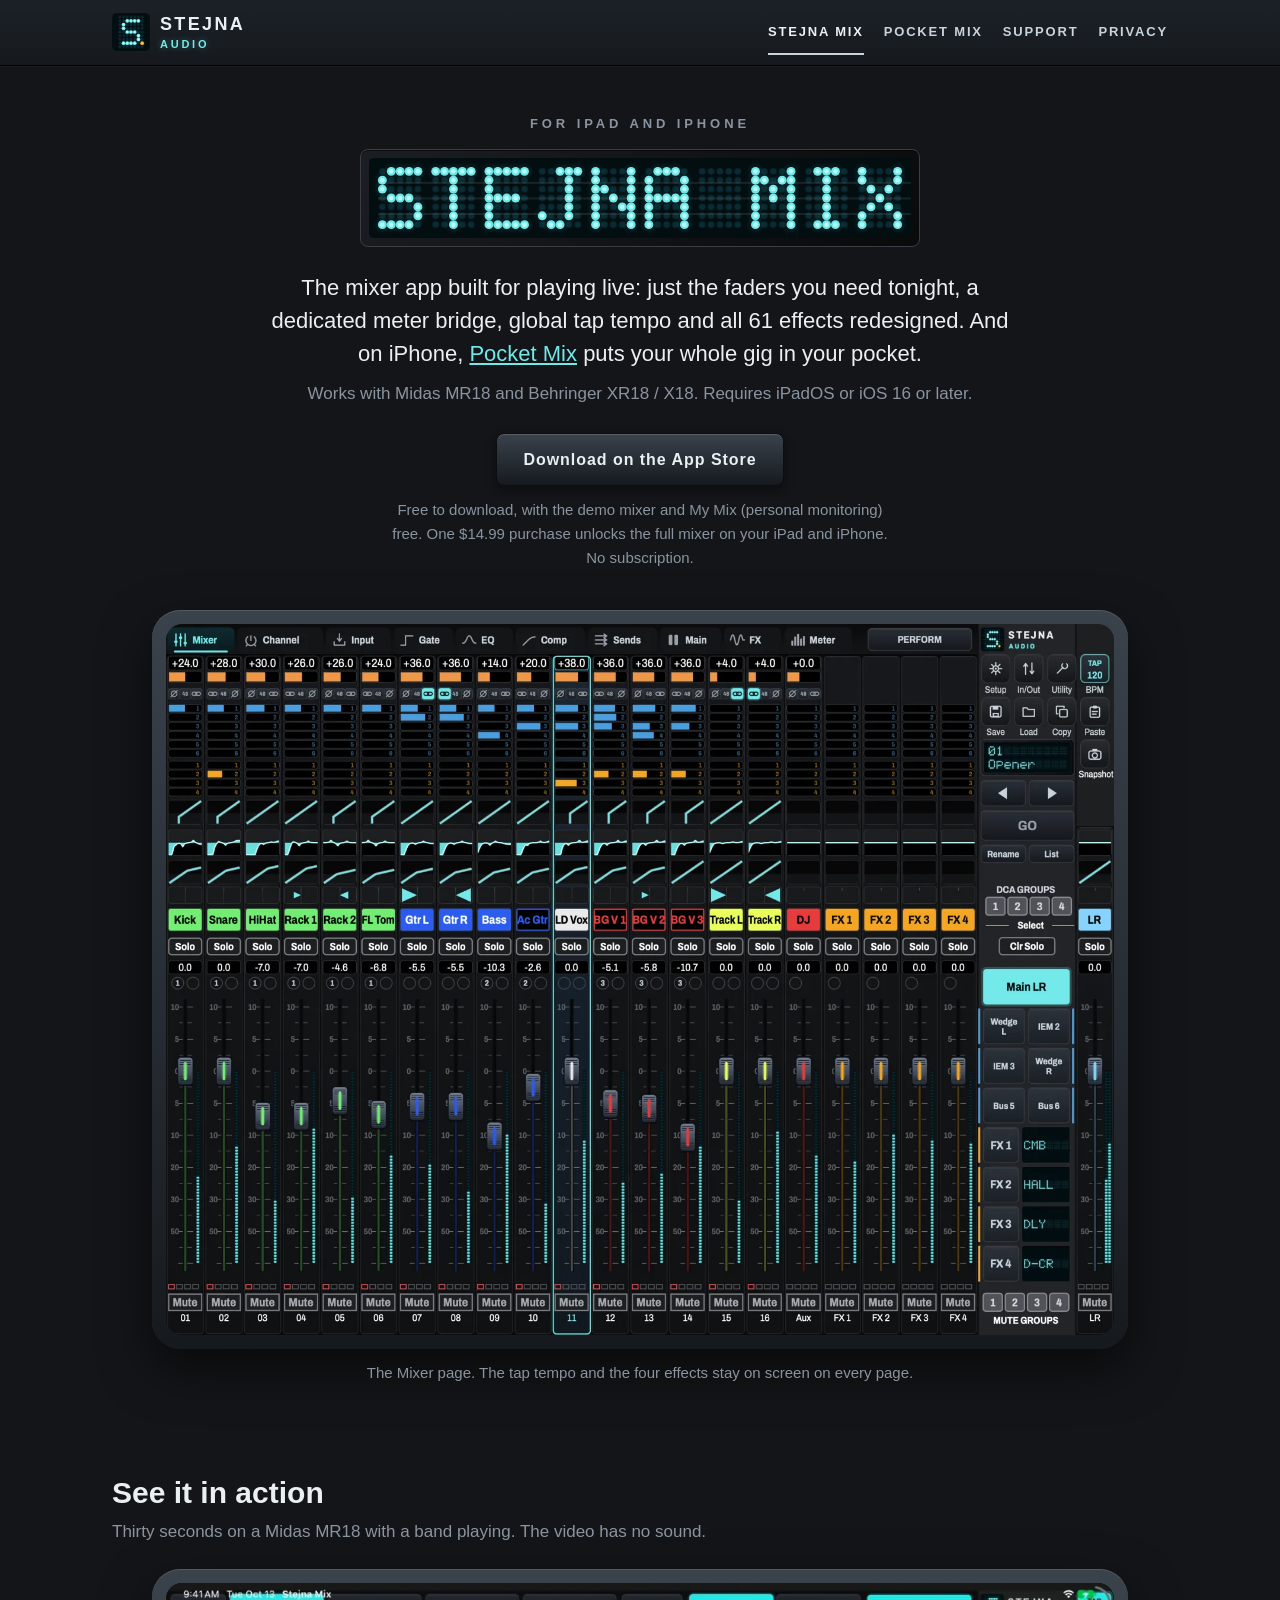
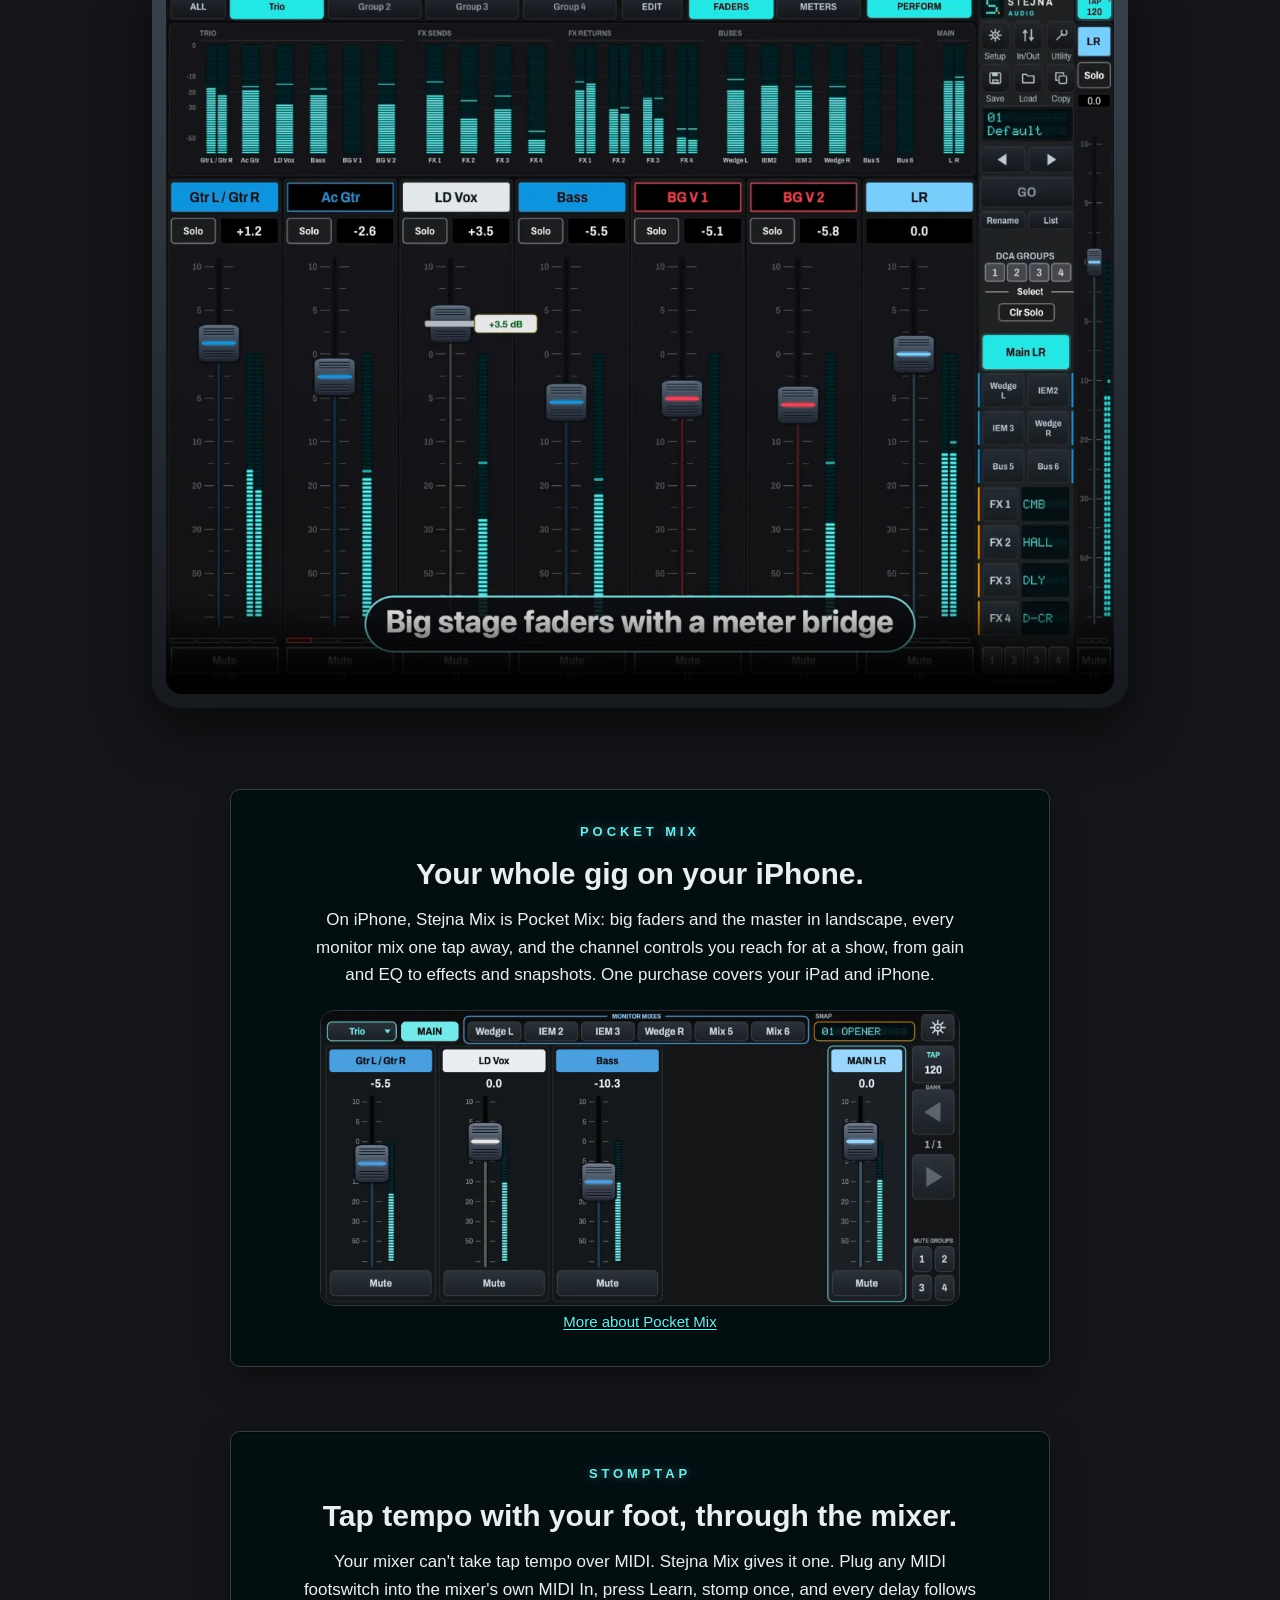
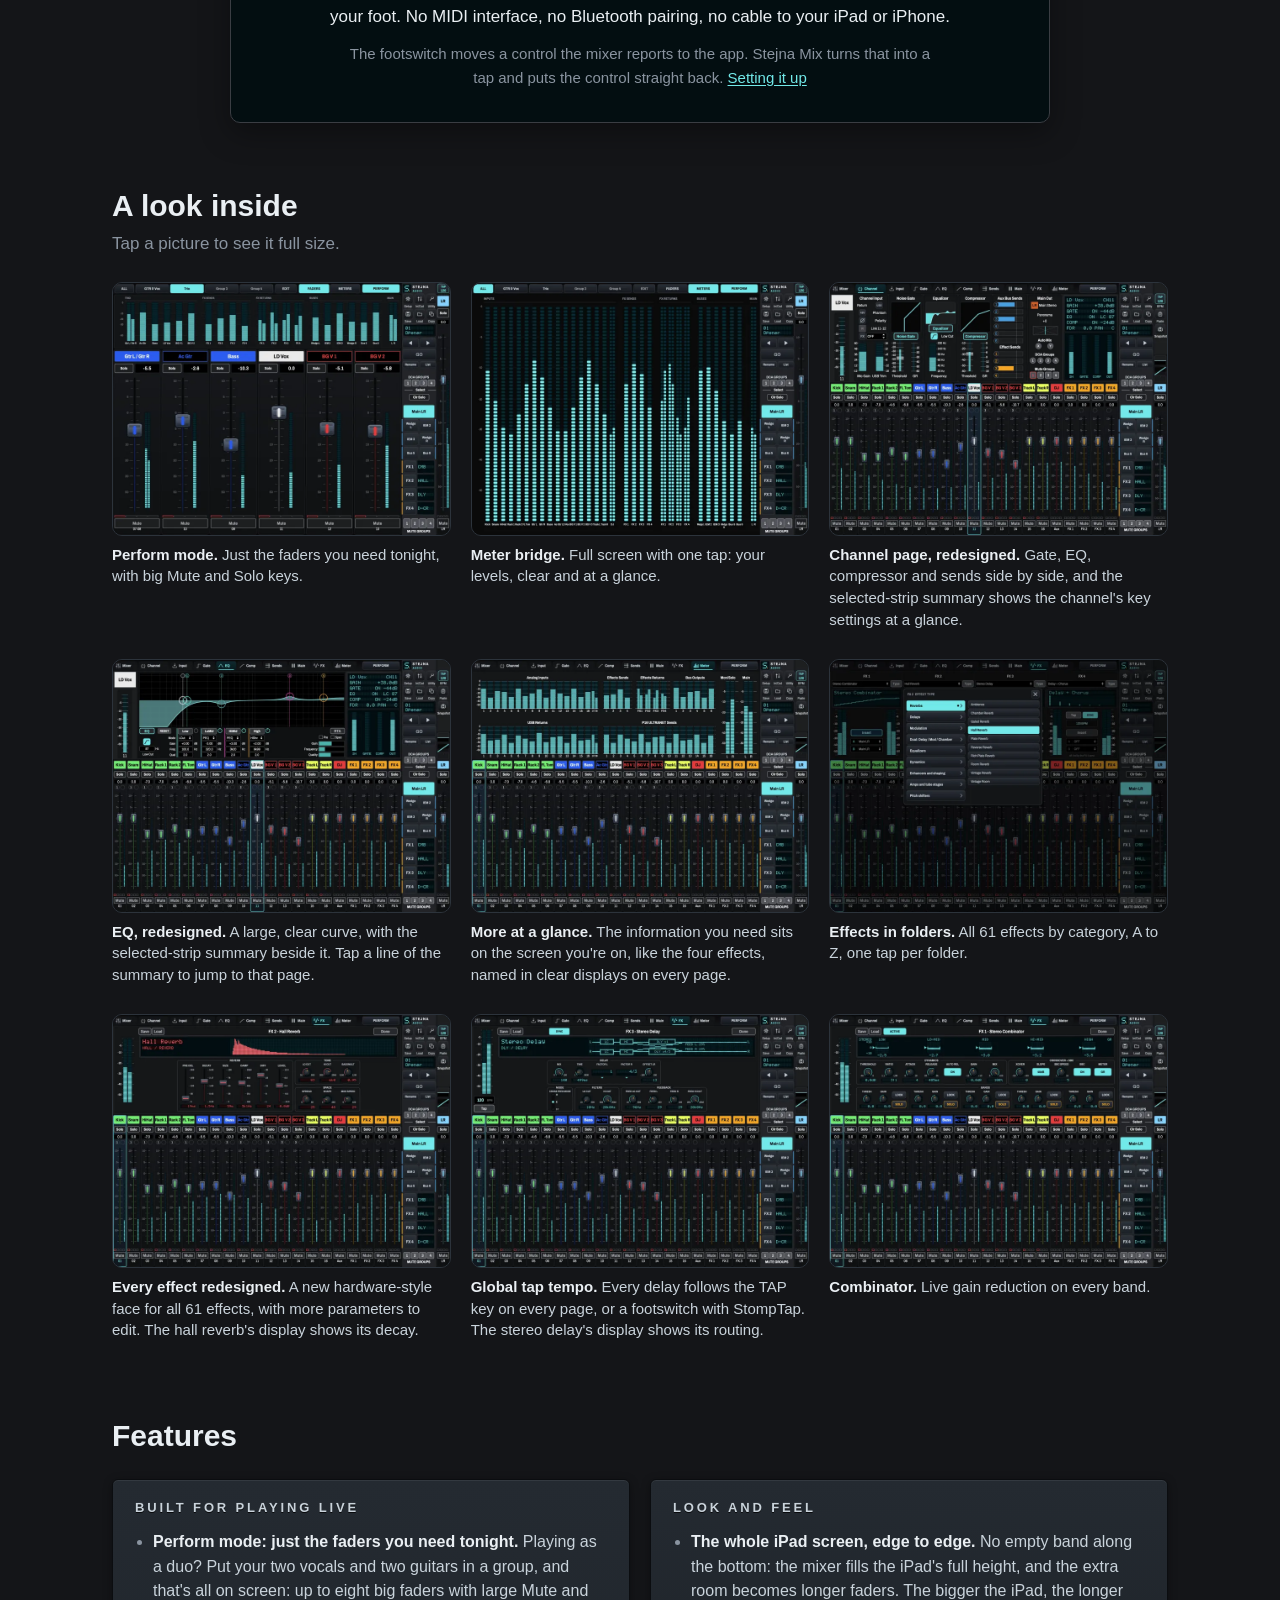
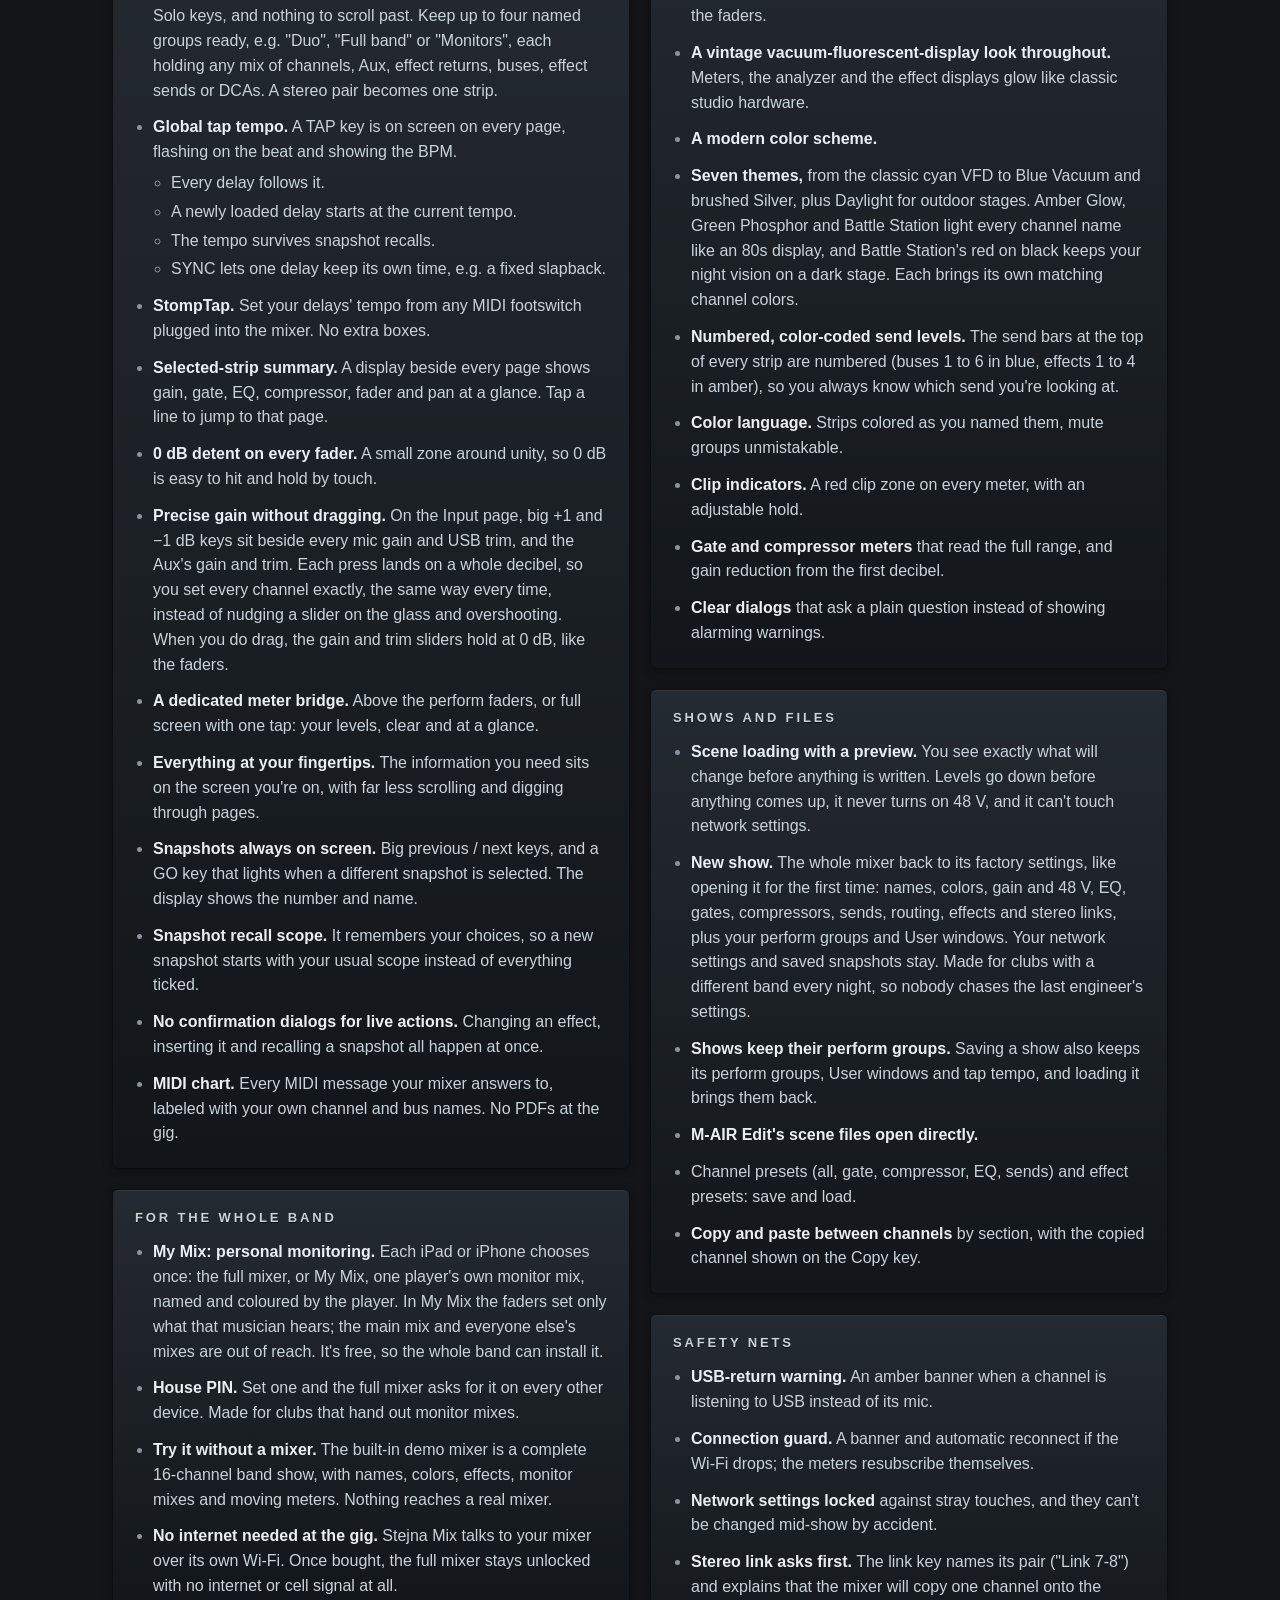
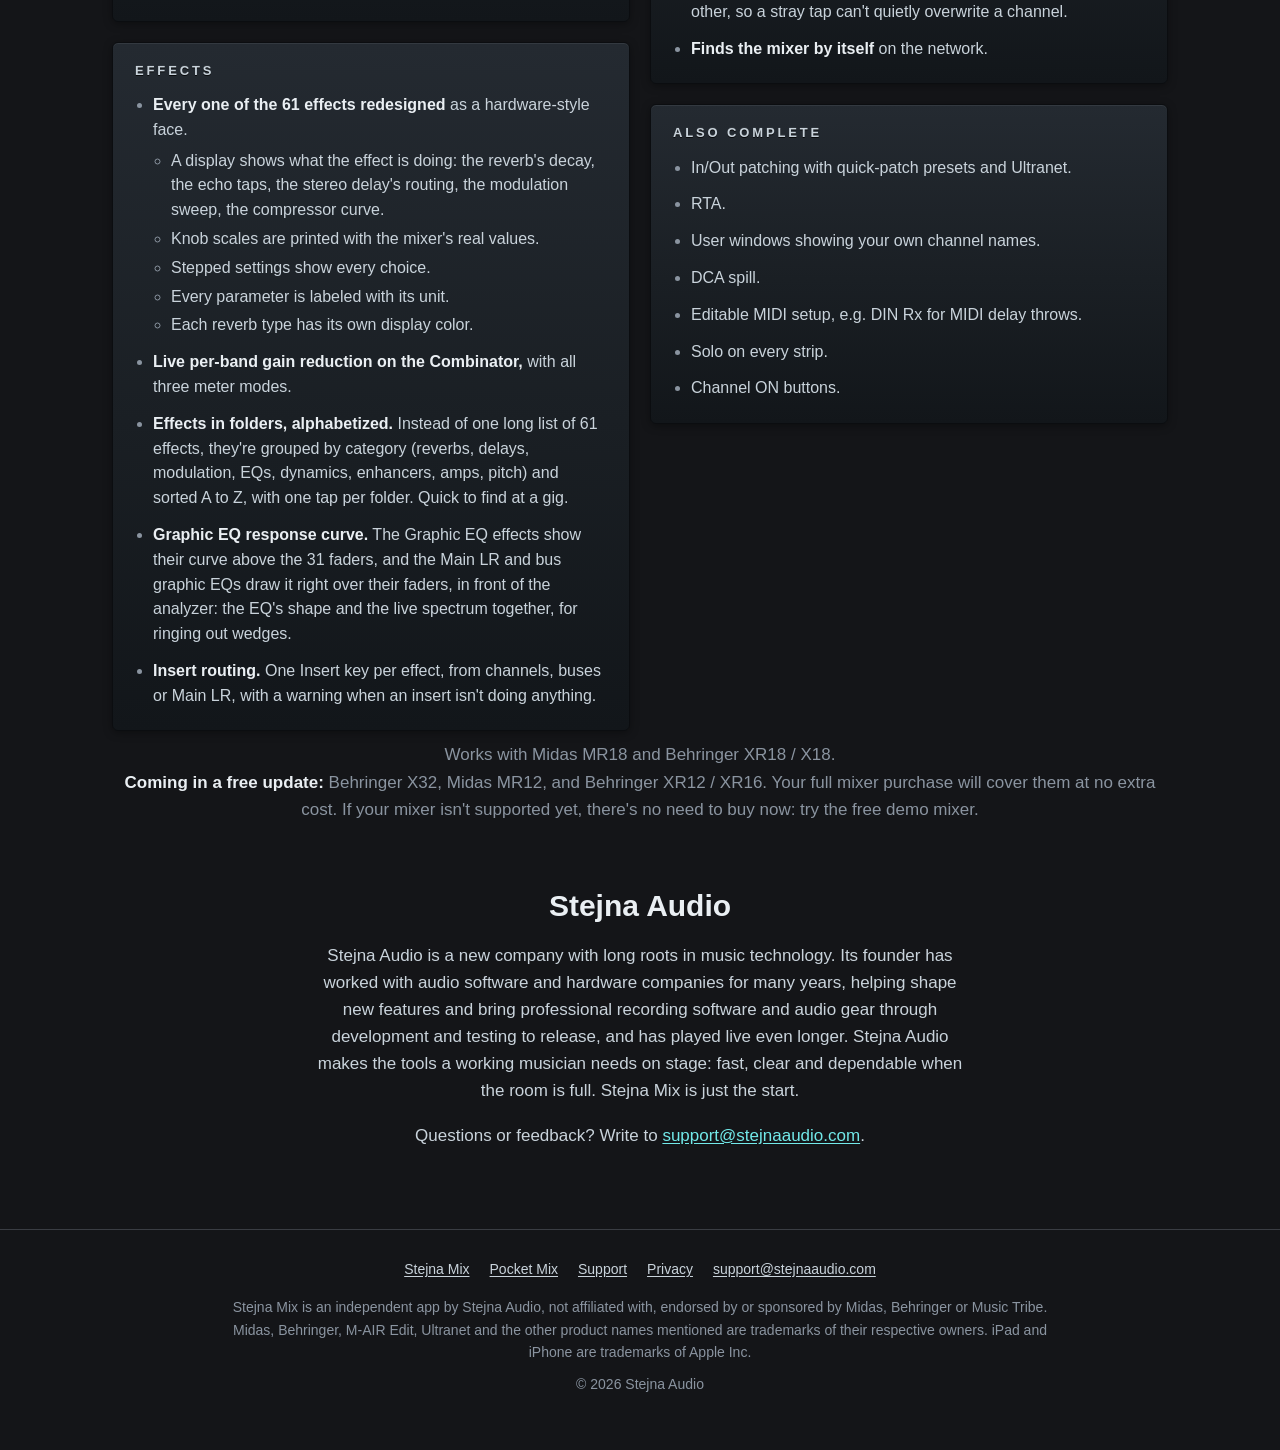
==== commit 34d8afd1: "Compatibility: the X32 and the 12/16-input mixers are coming in a free update Dave: anyone with an X" ====
--- a/index.html
+++ b/index.html
@@ -219,7 +219,7 @@
         </ul>
       </article>
     </div>
-    <p class="compat">Works with Midas MR18 and Behringer XR18&nbsp;/&nbsp;X18. MR12, XR12 and XR16 are planned for a later version.</p>
+    <p class="compat">Works with Midas MR18 and Behringer XR18&nbsp;/&nbsp;X18.<br><strong>Coming in a free update:</strong> Behringer X32, Midas MR12, and Behringer XR12&nbsp;/&nbsp;XR16. Your full mixer purchase will cover them at no extra cost. If your mixer isn't supported yet, there's no need to buy now: try the free demo mixer.</p>
   </section>
 
   <section class="section wrap about" aria-labelledby="about">
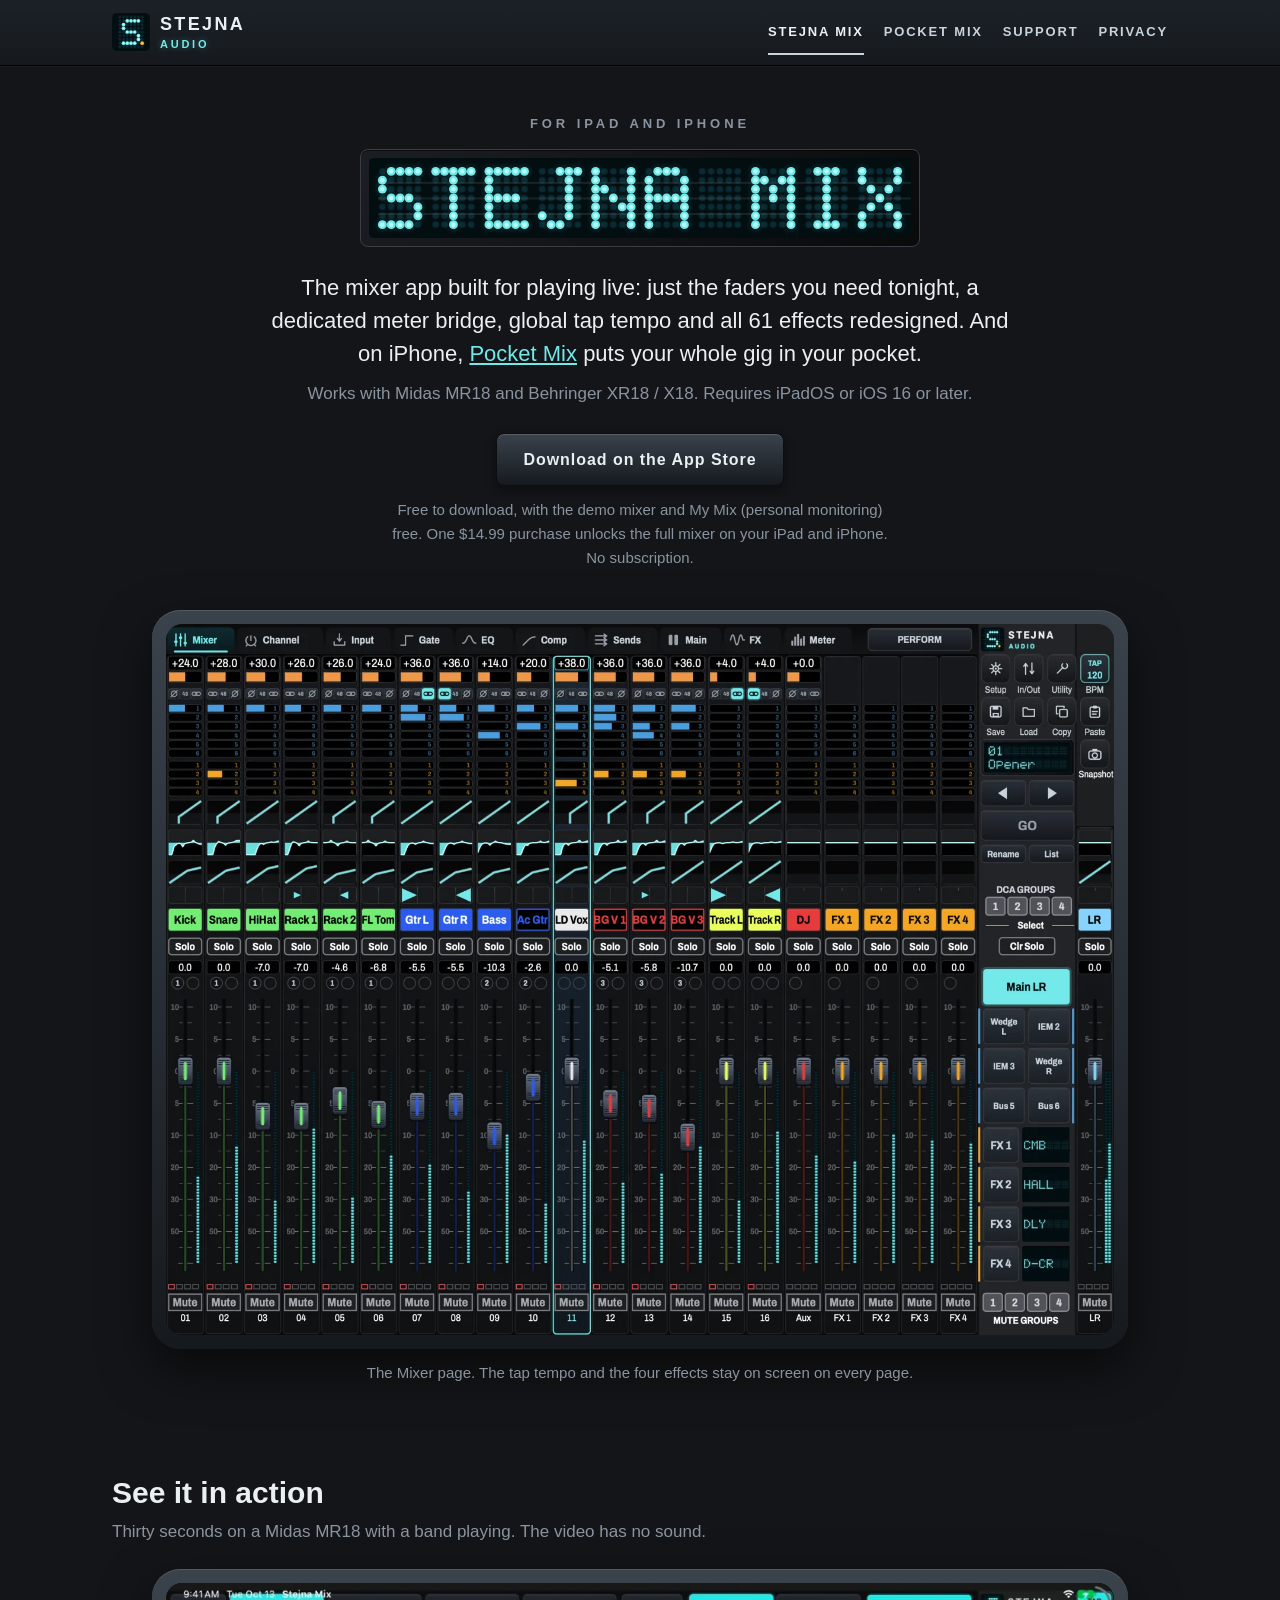
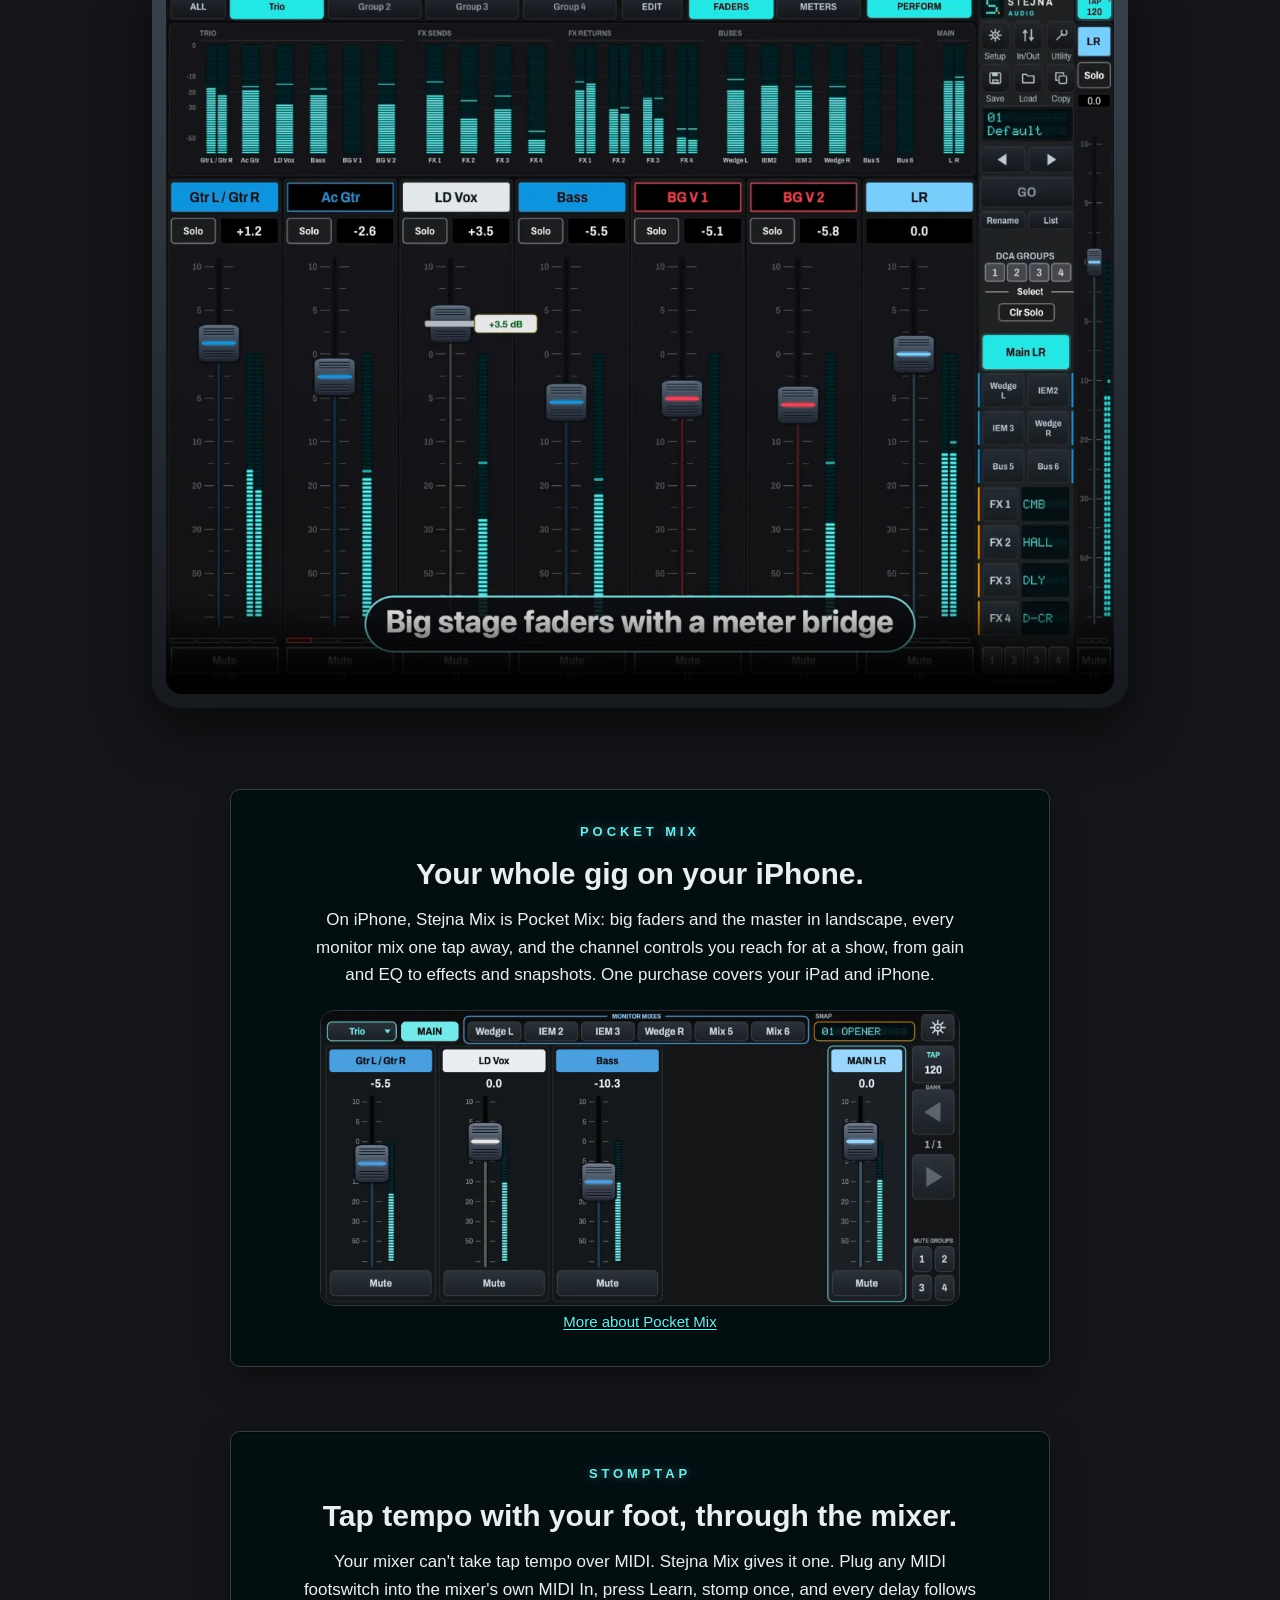
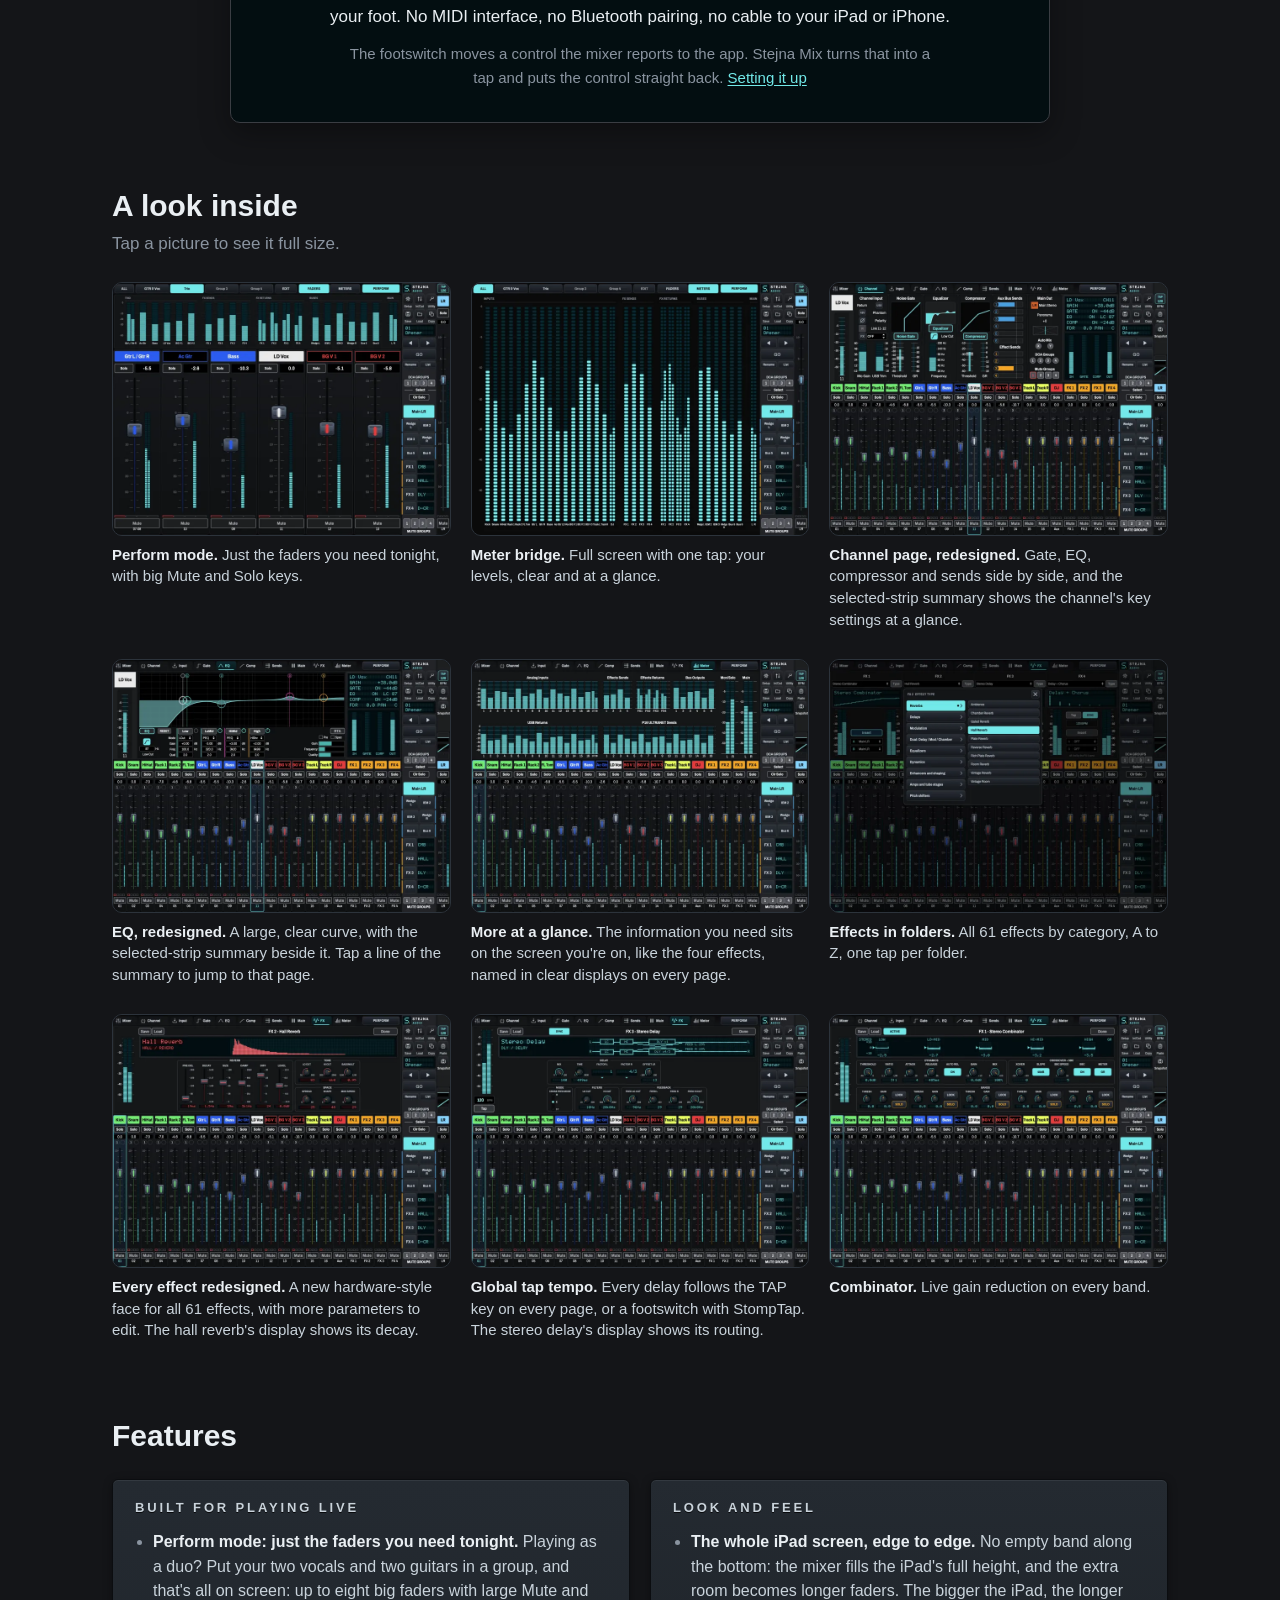
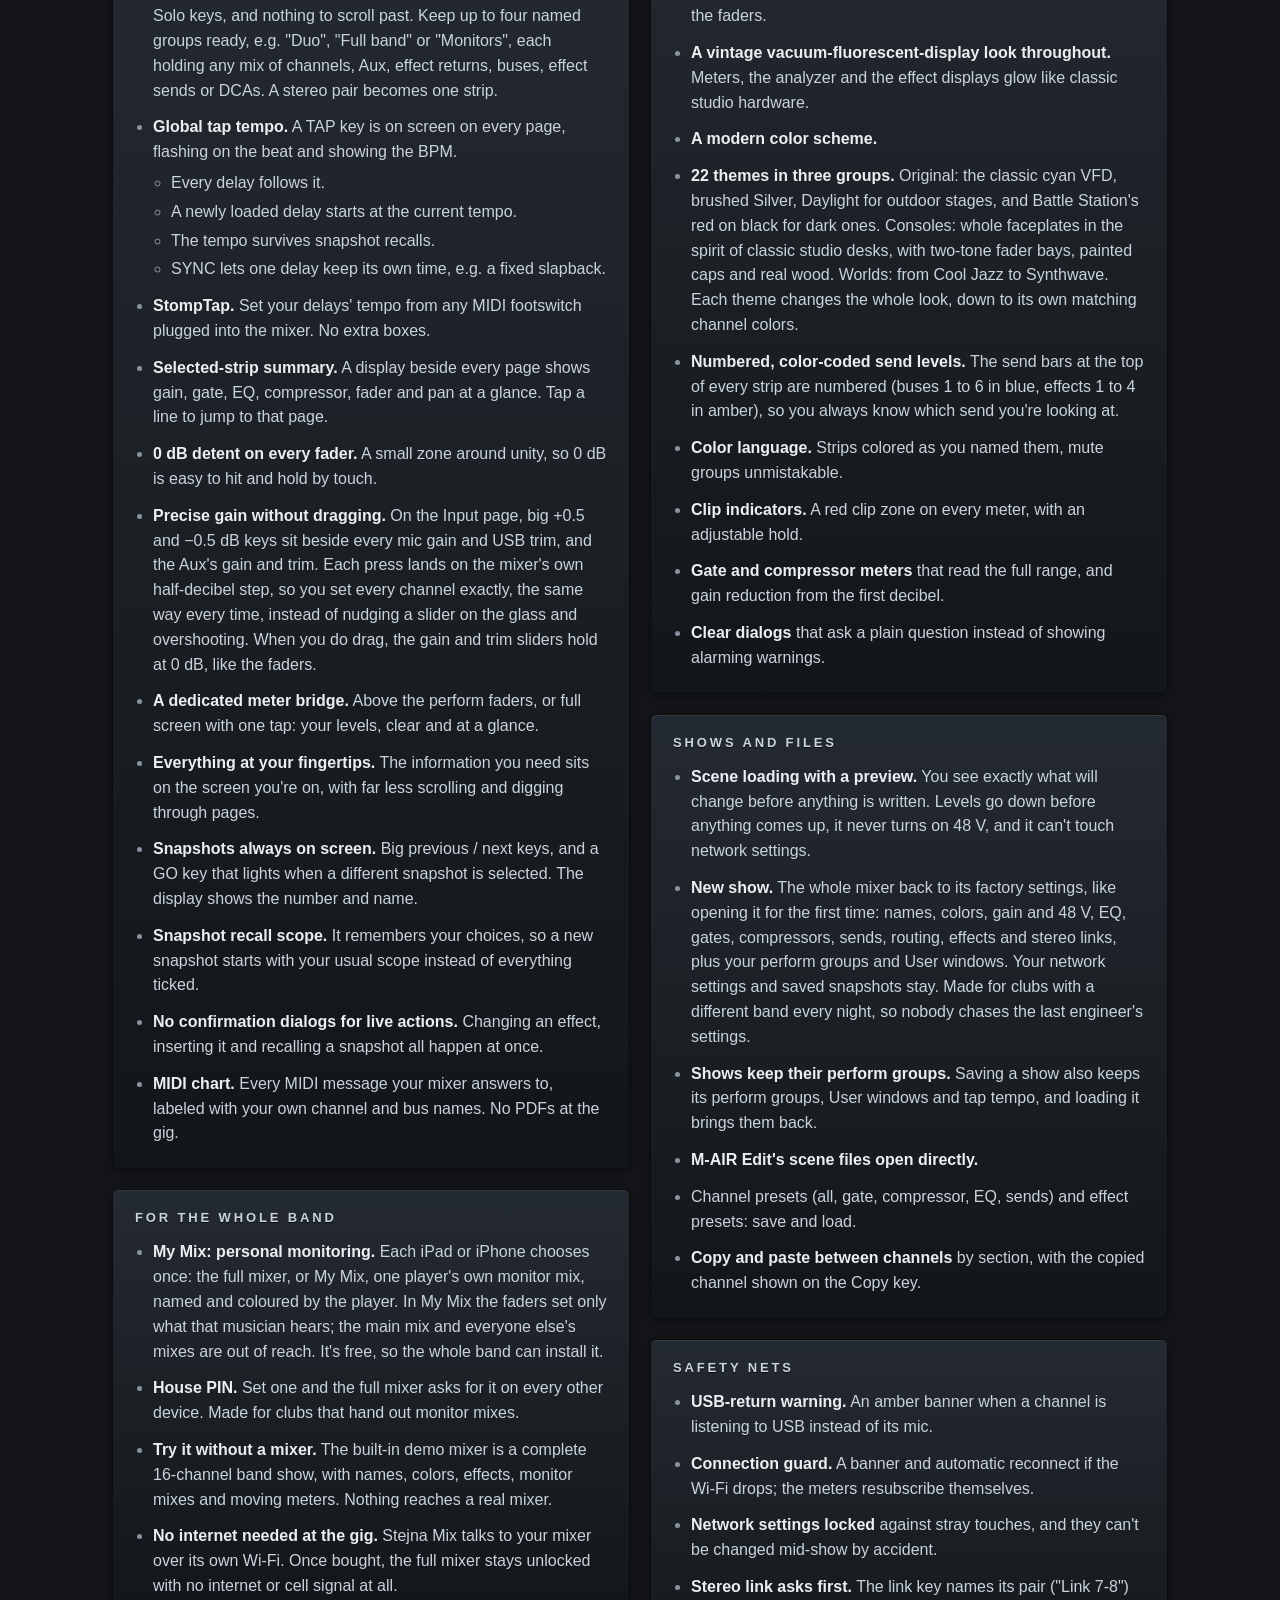
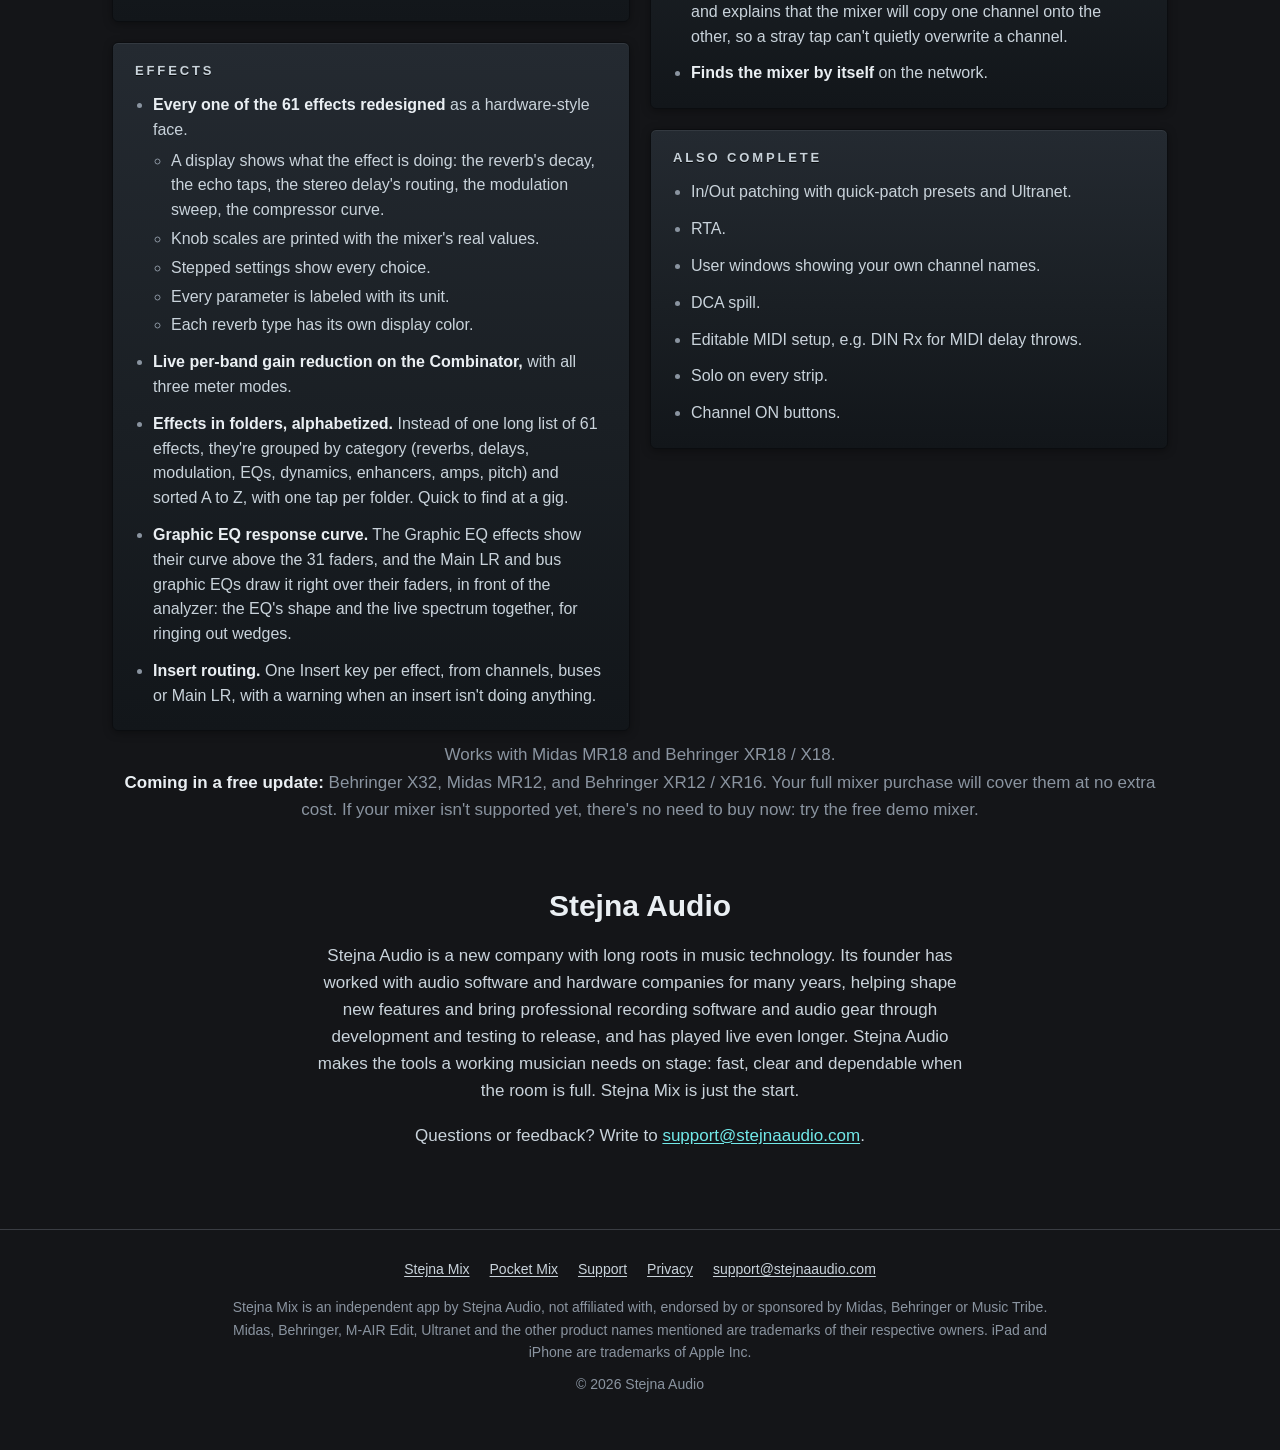
==== commit 686b0416: "1.0.1: 22 themes in three groups; gain keys step by the mixer's half decibel Co-Authored-By: Claude " ====
--- a/index.html
+++ b/index.html
@@ -129,7 +129,7 @@
           <li><strong>StompTap.</strong> Set your delays' tempo from any MIDI footswitch plugged into the mixer. No extra boxes.</li>
           <li><strong>Selected-strip summary.</strong> A display beside every page shows gain, gate, EQ, compressor, fader and pan at a glance. Tap a line to jump to that page.</li>
           <li><strong>0 dB detent on every fader.</strong> A small zone around unity, so 0 dB is easy to hit and hold by touch.</li>
-          <li><strong>Precise gain without dragging.</strong> On the Input page, big +1 and &minus;1&nbsp;dB keys sit beside every mic gain and USB trim, and the Aux's gain and trim. Each press lands on a whole decibel, so you set every channel exactly, the same way every time, instead of nudging a slider on the glass and overshooting. When you do drag, the gain and trim sliders hold at 0&nbsp;dB, like the faders.</li>
+          <li><strong>Precise gain without dragging.</strong> On the Input page, big +0.5 and &minus;0.5&nbsp;dB keys sit beside every mic gain and USB trim, and the Aux's gain and trim. Each press lands on the mixer's own half-decibel step, so you set every channel exactly, the same way every time, instead of nudging a slider on the glass and overshooting. When you do drag, the gain and trim sliders hold at 0&nbsp;dB, like the faders.</li>
           <li><strong>A dedicated meter bridge.</strong> Above the perform faders, or full screen with one tap: your levels, clear and at a glance.</li>
           <li><strong>Everything at your fingertips.</strong> The information you need sits on the screen you're on, with far less scrolling and digging through pages.</li>
           <li><strong>Snapshots always on screen.</strong> Big previous / next keys, and a GO key that lights when a different snapshot is selected. The display shows the number and name.</li>
@@ -174,7 +174,7 @@
           <li><strong>The whole iPad screen, edge to edge.</strong> No empty band along the bottom: the mixer fills the iPad's full height, and the extra room becomes longer faders. The bigger the iPad, the longer the faders.</li>
           <li><strong>A vintage vacuum-fluorescent-display look throughout.</strong> Meters, the analyzer and the effect displays glow like classic studio hardware.</li>
           <li><strong>A modern color scheme.</strong></li>
-          <li><strong>Seven themes,</strong> from the classic cyan VFD to Blue Vacuum and brushed Silver, plus Daylight for outdoor stages. Amber Glow, Green Phosphor and Battle Station light every channel name like an 80s display, and Battle Station's red on black keeps your night vision on a dark stage. Each brings its own matching channel colors.</li>
+          <li><strong>22 themes in three groups.</strong> Original: the classic cyan VFD, brushed Silver, Daylight for outdoor stages, and Battle Station's red on black for dark ones. Consoles: whole faceplates in the spirit of classic studio desks, with two-tone fader bays, painted caps and real wood. Worlds: from Cool Jazz to Synthwave. Each theme changes the whole look, down to its own matching channel colors.</li>
           <li><strong>Numbered, color-coded send levels.</strong> The send bars at the top of every strip are numbered (buses 1 to 6 in blue, effects 1 to 4 in amber), so you always know which send you're looking at.</li>
           <li><strong>Color language.</strong> Strips colored as you named them, mute groups unmistakable.</li>
           <li><strong>Clip indicators.</strong> A red clip zone on every meter, with an adjustable hold.</li>
